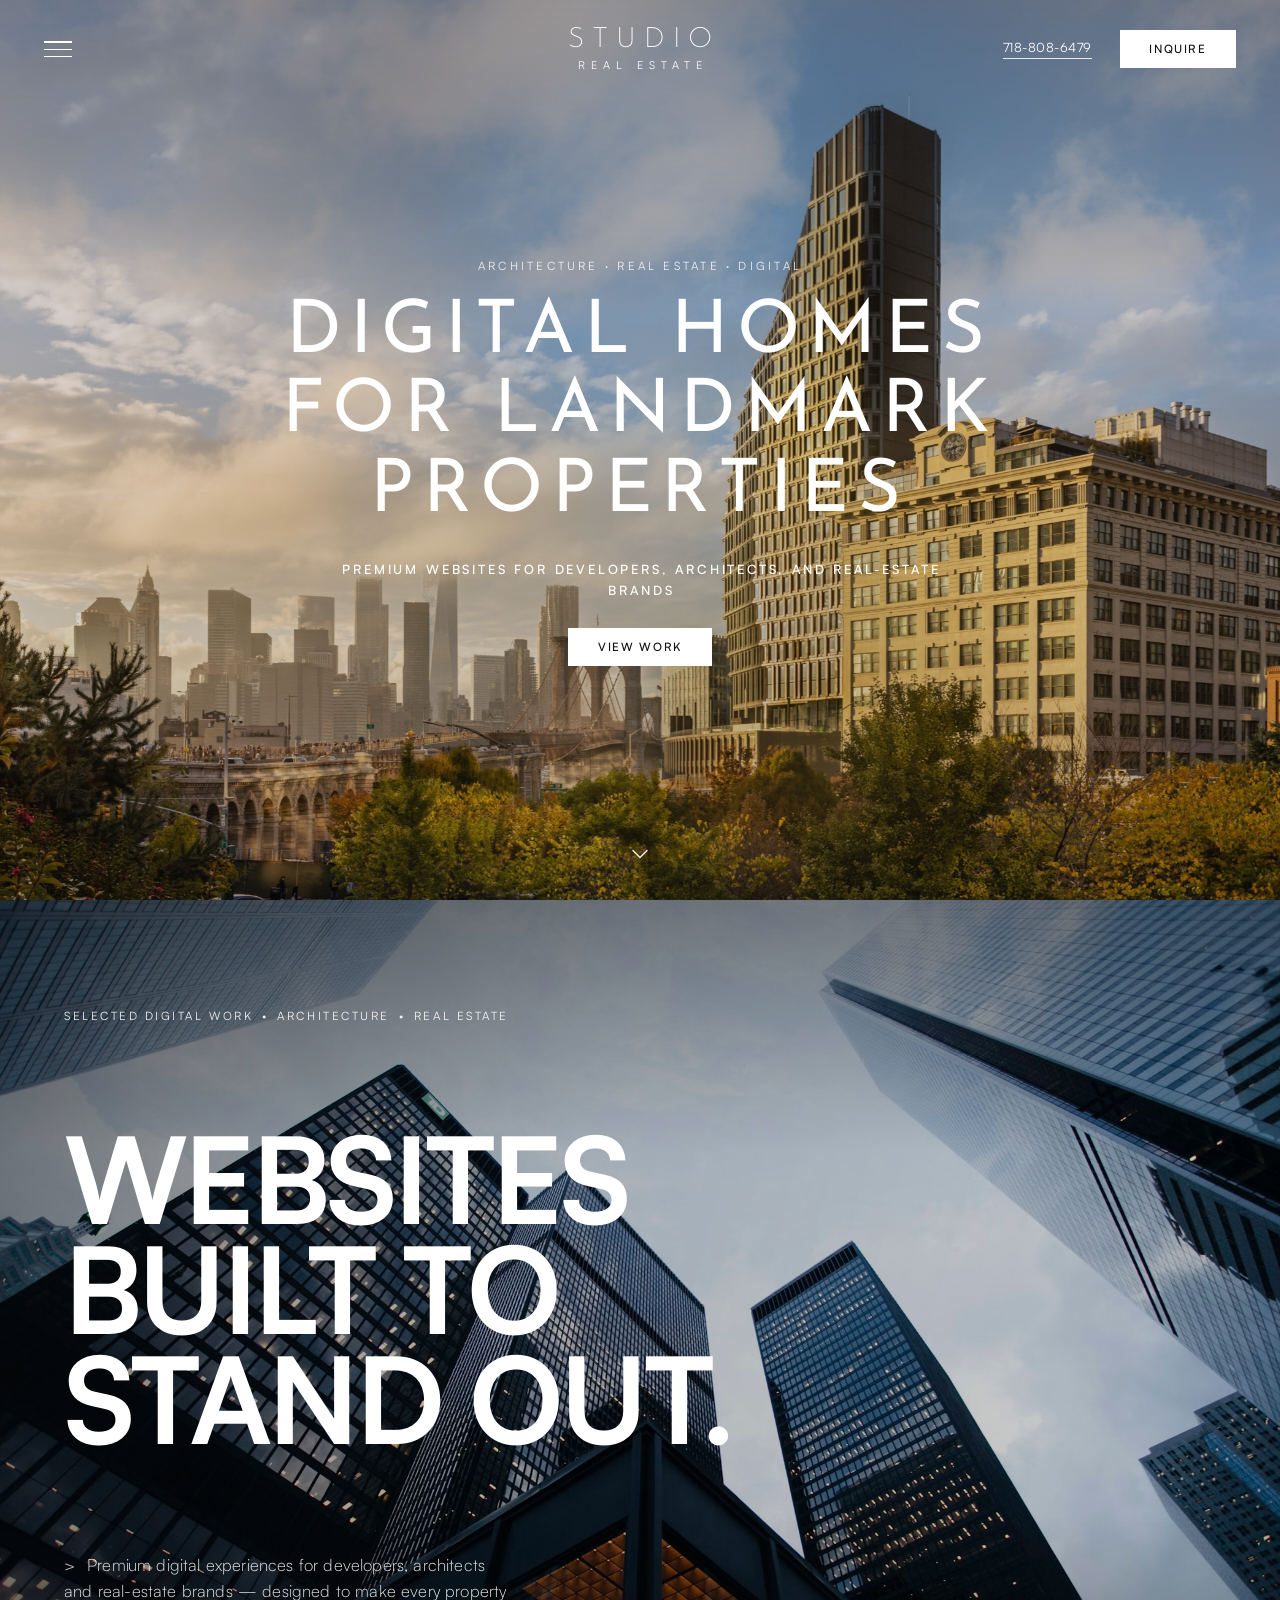
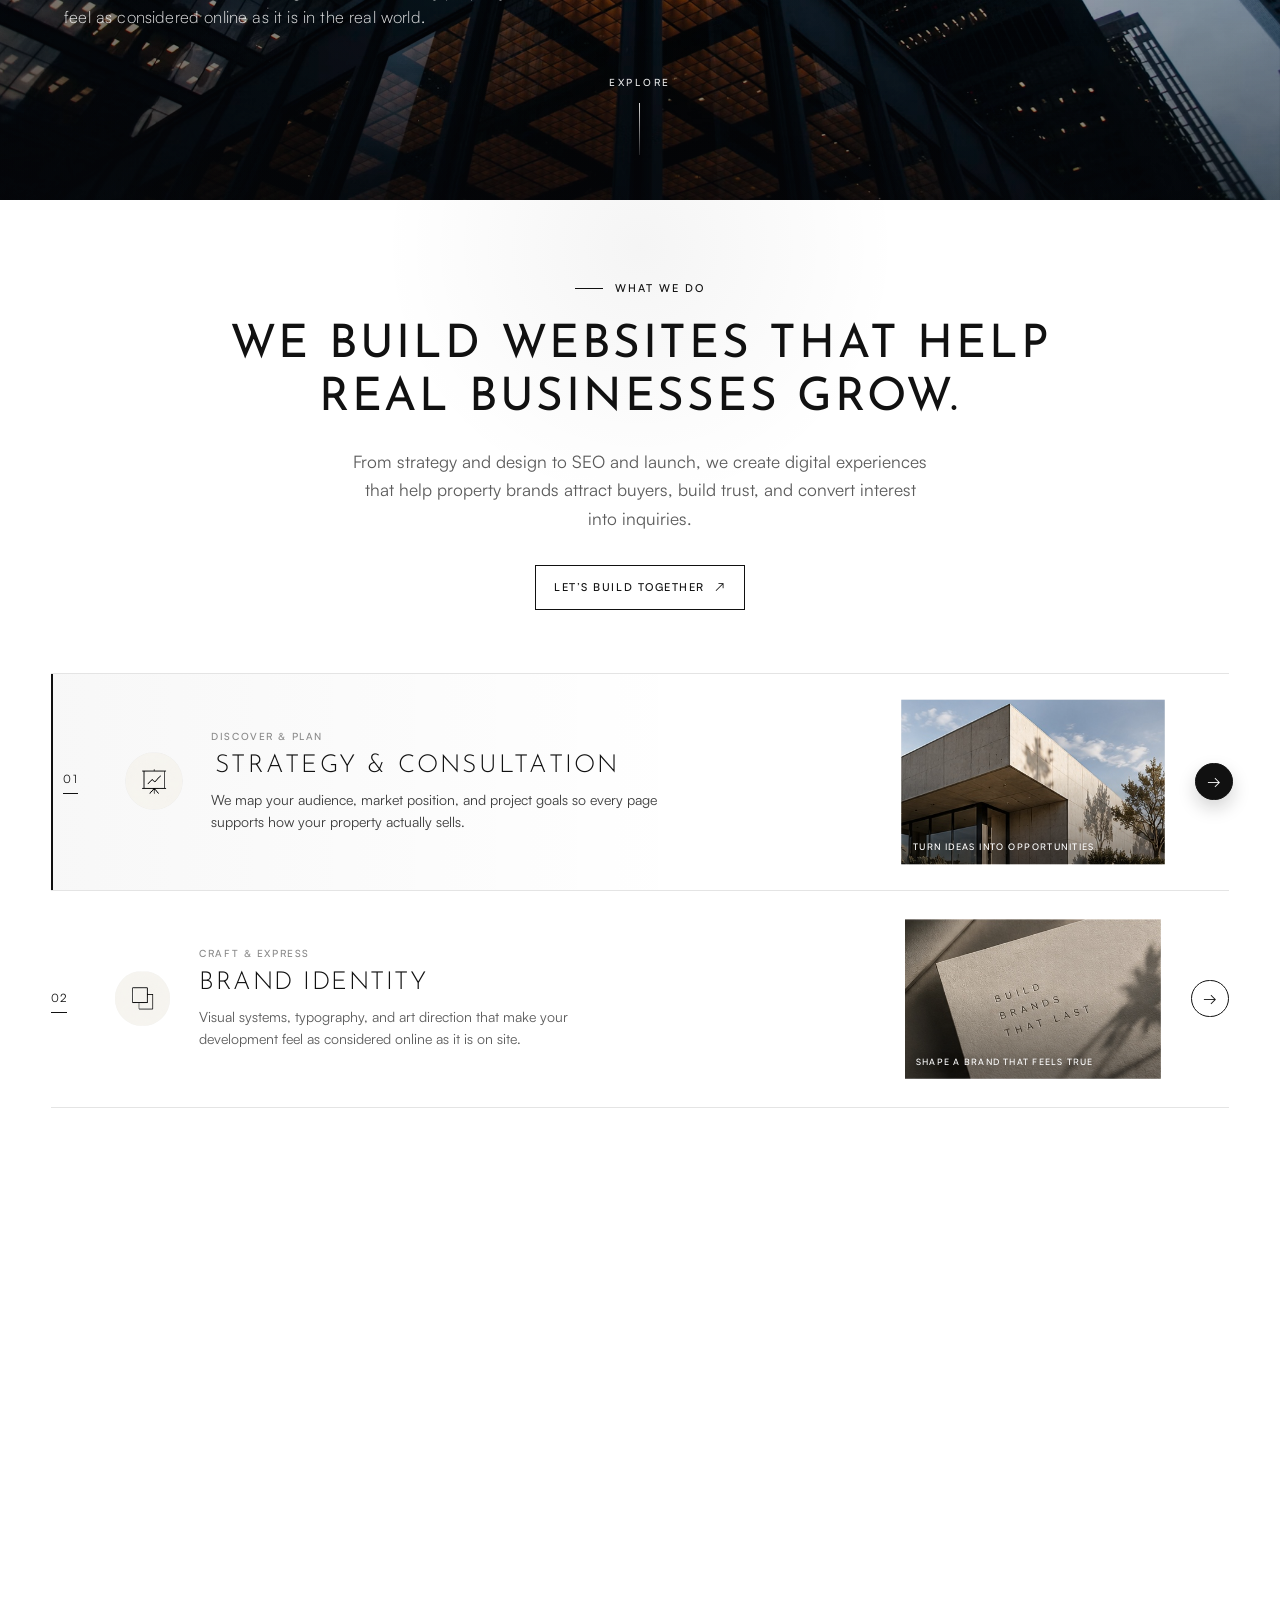
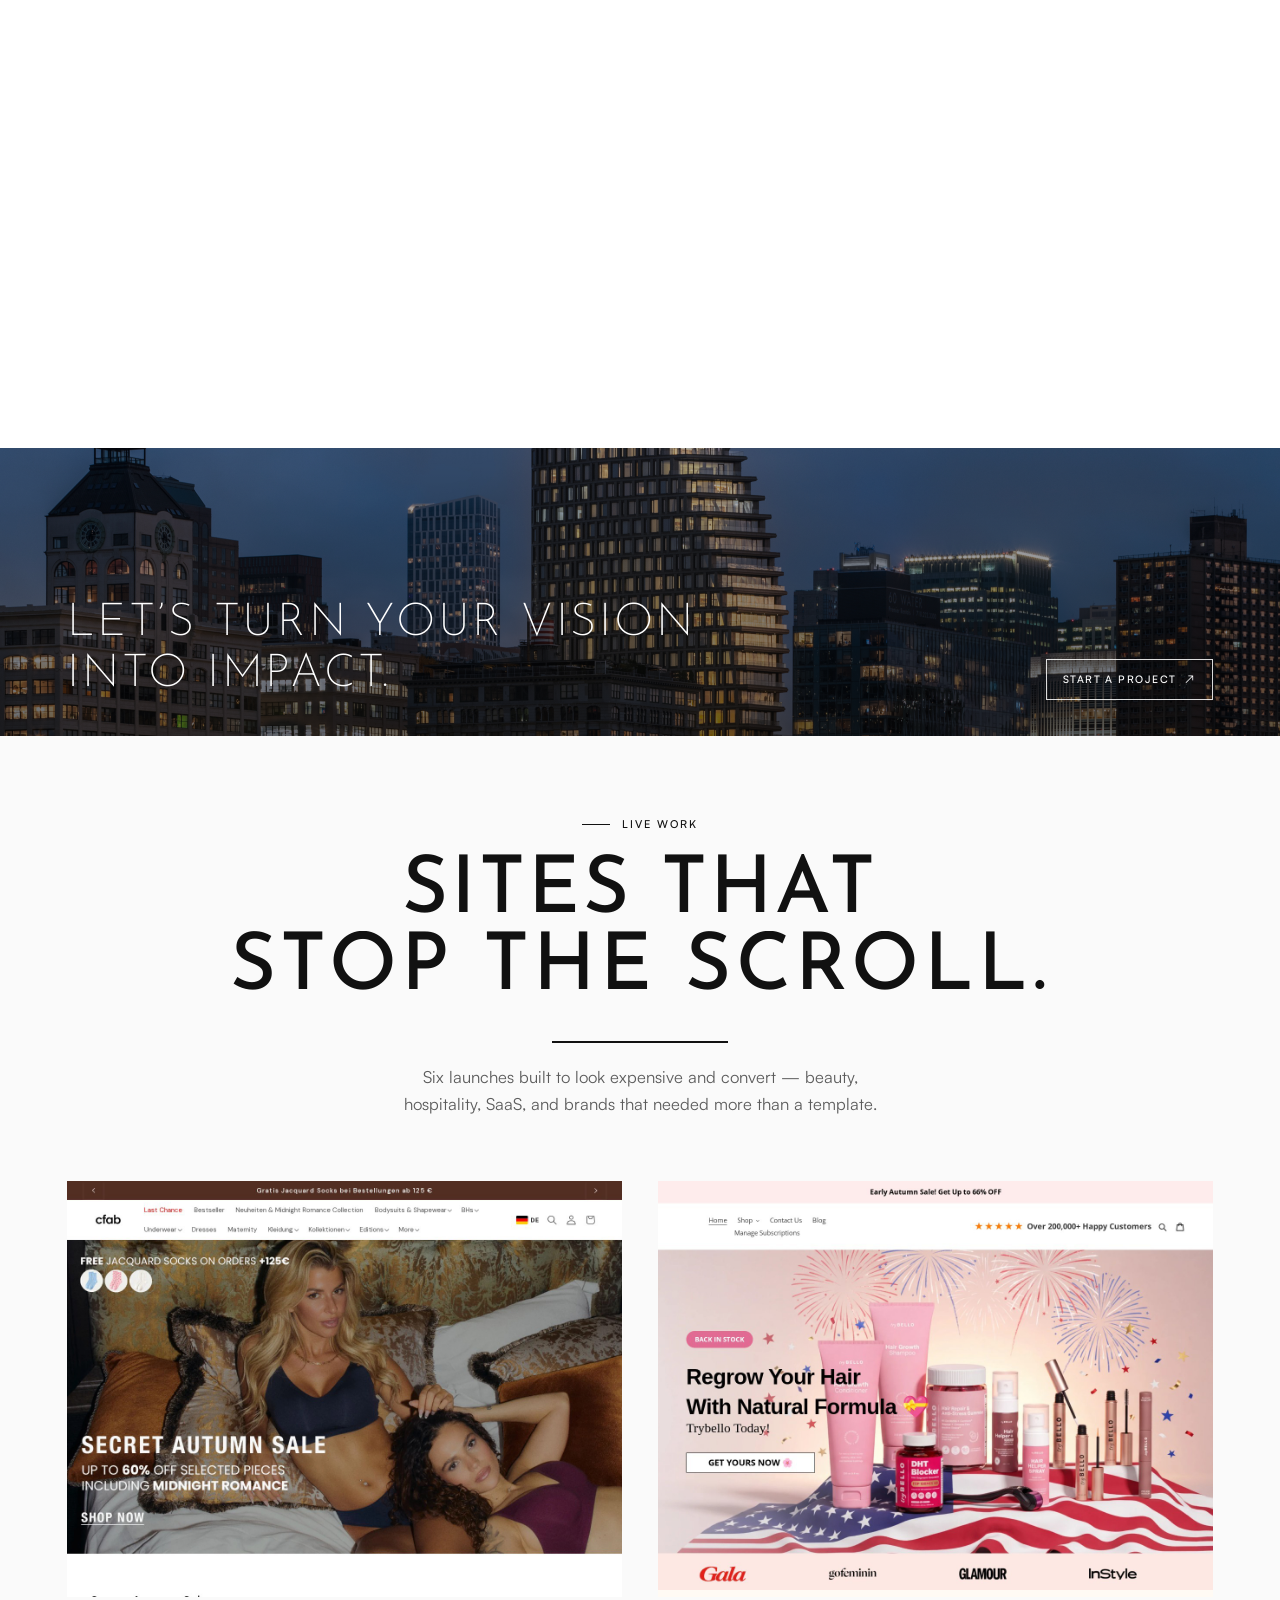
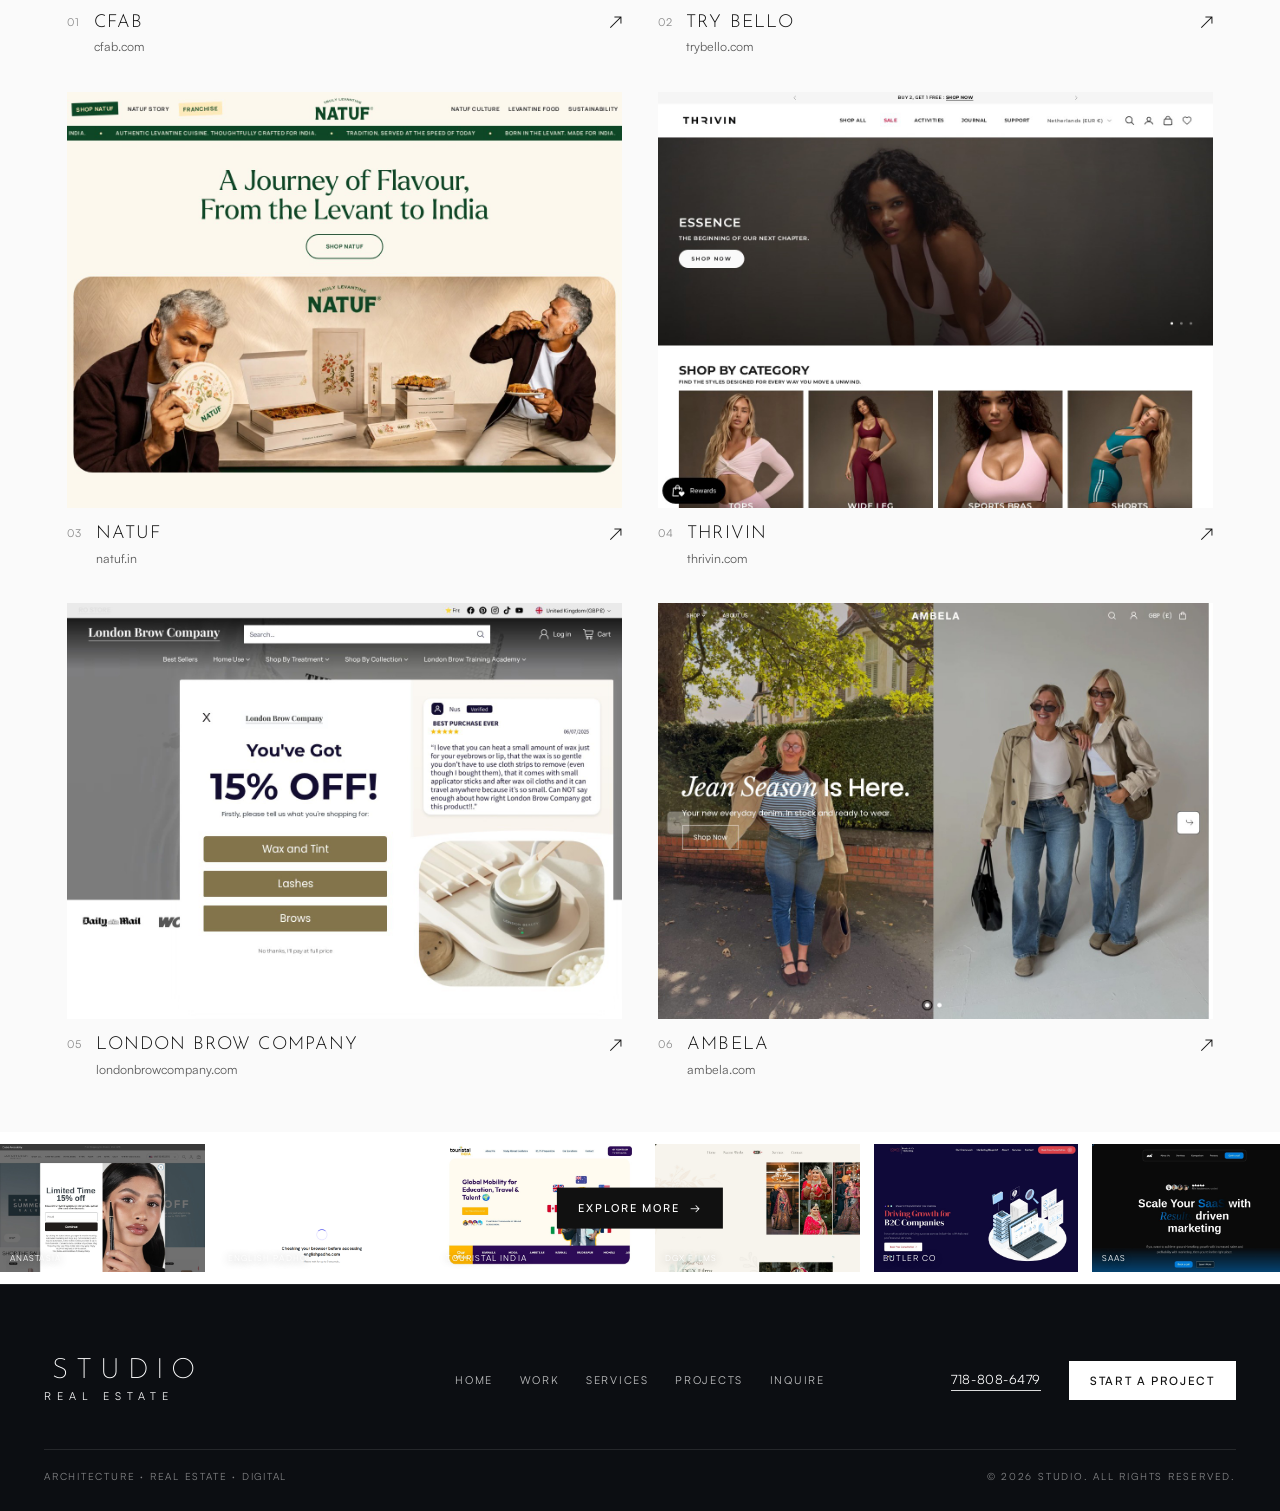
==== index.html @ 9a4fc554 "s" ====
<!DOCTYPE html>
<html lang="en">
  <head>
    <meta charset="UTF-8" />
    <meta name="viewport" content="width=device-width, initial-scale=1.0" />
    <title>Studio | Real Estate & Architecture Websites</title>
    <link rel="stylesheet" href="css/style.css" />
  </head>
  <body>
    <header class="site-header" data-hero-animate>
      <button
        class="menu-toggle"
        type="button"
        aria-label="Open menu"
        aria-expanded="false"
        aria-controls="site-menu"
      >
        <span></span>
        <span></span>
        <span></span>
      </button>

      <a class="brand" href="#hero" aria-label="Studio home">
        <span class="brand__name">Studio</span>
        <span class="brand__place">Real Estate</span>
      </a>

      <div class="header-actions">
        <a class="header-phone" href="tel:7188086479">718-808-6479</a>
        <a class="btn-inquire" href="#inquire">Inquire</a>
      </div>
    </header>

    <nav class="site-menu" id="site-menu" aria-hidden="true">
      <div class="site-menu__inner">
        <ul class="site-menu__links">
          <li><a href="#hero">Home</a></li>
          <li><a href="#statement">Work</a></li>
          <li><a href="#services">Services</a></li>
          <li><a href="#inquire">Start a Project</a></li>
          <li><a href="#projects">Projects</a></li>
        </ul>
      </div>
    </nav>

    <main>
      <section class="hero" id="hero">
        <div class="hero__media" aria-hidden="true">
          <img
            src="hero_image/2022PB63_7179-5-scaled.jpg"
            alt=""
            class="hero__image is-active"
            data-hero-slide
          />
          <img
            src="hero_image/bg-menu-full.jpg"
            alt=""
            class="hero__image"
            data-hero-slide
          />
          <div class="hero__overlay"></div>
        </div>

        <div class="hero__content">
          <p class="hero__eyebrow" data-hero-animate>Architecture · Real Estate · Digital</p>
          <h1 class="hero__title">
            <span data-hero-animate>Digital Homes</span>
            <span data-hero-animate>For Landmark</span>
            <span data-hero-animate>Properties</span>
          </h1>
          <p class="hero__subtitle" data-hero-animate>
            Premium websites for developers, architects, and real-estate brands
          </p>
          <div class="hero__cta" data-hero-animate>
            <a class="btn-inquire hero__btn" href="#statement">View Work</a>
          </div>
        </div>

        <a
          class="scroll-hint"
          href="#statement"
          aria-label="Scroll to next section"
          data-hero-animate
        >
          <svg viewBox="0 0 24 24" width="28" height="28" aria-hidden="true">
            <path
              d="M6 9l6 6 6-6"
              fill="none"
              stroke="currentColor"
              stroke-width="1.25"
              stroke-linecap="round"
              stroke-linejoin="round"
            />
          </svg>
        </a>
      </section>

      <section class="statement" id="statement" data-animate-section>
        <div class="statement__media" aria-hidden="true">
          <img
            src="hero_image/second_hero.avif"
            alt=""
            class="statement__image"
          />
          <div class="statement__overlay"></div>
        </div>

        <div class="statement__layout">
          <p class="statement__eyebrow">
            <span>Selected Digital Work</span>
            <span aria-hidden="true">•</span>
            <span>Architecture</span>
            <span aria-hidden="true">•</span>
            <span>Real Estate</span>
          </p>

          <h2 class="statement__title">
            <span class="statement__line">Websites</span>
            <span class="statement__line">Built to</span>
            <span class="statement__line">Stand Out.</span>
          </h2>

          <p class="statement__copy">
            <span class="statement__caret" aria-hidden="true">&gt;</span>
            Premium digital experiences for developers, architects and
            real-estate brands — designed to make every property feel as
            considered online as it is in the real world.
          </p>

          <a class="statement__explore" href="#projects">
            <span>Explore</span>
            <span class="statement__explore-line" aria-hidden="true"></span>
          </a>
        </div>
      </section>

      <section class="services" id="services" data-animate-section>
        <div class="services__glow" aria-hidden="true"></div>
        <div class="services__wrap">
          <header class="services__intro">
            <p class="services__eyebrow">
              <span class="services__eyebrow-line" aria-hidden="true"></span>
              What We Do
            </p>
            <h2 class="services__title">
              <span class="services__title-line">
                <span>We build websites that help</span>
              </span>
              <span class="services__title-line">
                <span>real businesses grow.</span>
              </span>
            </h2>
            <p class="services__lead">
              From strategy and design to SEO and launch, we create digital
              experiences that help property brands attract buyers, build trust,
              and convert interest into inquiries.
            </p>
            <a class="services__cta" href="#inquire">
              Let’s build together
              <span class="services__cta-icon" aria-hidden="true">↗</span>
            </a>
          </header>

          <div class="services__panel">
            <ul class="services__rows">
              <li class="services__row" data-service-row data-index="01">
                <div class="services__num"><span>01</span></div>
                <div class="services__icon" aria-hidden="true">
                  <img src="what_we_do_assets/01_strategy_icon.png" alt="" />
                </div>
                <div class="services__info">
                  <p class="services__tag">Discover &amp; Plan</p>
                  <h3>Strategy &amp; Consultation</h3>
                  <p>
                    We map your audience, market position, and project goals so
                    every page supports how your property actually sells.
                  </p>
                </div>
                <div class="services__thumb">
                  <img src="what_we_do_assets/01_strategy.jpg" alt="" />
                  <span class="services__caption">Turn ideas into opportunities</span>
                </div>
                <a class="services__arrow" href="#inquire" aria-label="Strategy and consultation">
                  <span aria-hidden="true">→</span>
                </a>
              </li>

              <li class="services__row" data-service-row data-index="02">
                <div class="services__num"><span>02</span></div>
                <div class="services__icon" aria-hidden="true">
                  <img src="what_we_do_assets/02_brand_icon.png" alt="" />
                </div>
                <div class="services__info">
                  <p class="services__tag">Craft &amp; Express</p>
                  <h3>Brand Identity</h3>
                  <p>
                    Visual systems, typography, and art direction that make your
                    development feel as considered online as it is on site.
                  </p>
                </div>
                <div class="services__thumb">
                  <img src="what_we_do_assets/02_brand.jpg" alt="" />
                  <span class="services__caption">Shape a brand that feels true</span>
                </div>
                <a class="services__arrow" href="#inquire" aria-label="Brand identity">
                  <span aria-hidden="true">→</span>
                </a>
              </li>

              <li class="services__row" data-service-row data-index="03">
                <div class="services__num"><span>03</span></div>
                <div class="services__icon" aria-hidden="true">
                  <img src="what_we_do_assets/03_web_design_icon.png" alt="" />
                </div>
                <div class="services__info">
                  <p class="services__tag">Design &amp; Experience</p>
                  <h3>Web Design</h3>
                  <p>
                    Editorial layouts for residences, amenities, and listings —
                    designed to feel premium, clear, and easy to navigate.
                  </p>
                </div>
                <div class="services__thumb">
                  <img src="what_we_do_assets/03_web_design.jpg" alt="" />
                  <span class="services__caption">Design sites people remember</span>
                </div>
                <a class="services__arrow" href="#inquire" aria-label="Web design">
                  <span aria-hidden="true">→</span>
                </a>
              </li>

              <li class="services__row" data-service-row data-index="04">
                <div class="services__num"><span>04</span></div>
                <div class="services__icon" aria-hidden="true">
                  <img src="what_we_do_assets/04_development_icon.png" alt="" />
                </div>
                <div class="services__info">
                  <p class="services__tag">Build &amp; Launch</p>
                  <h3>Development</h3>
                  <p>
                    Fast, responsive builds with CMS tools for availability,
                    floor plans, and updates — without constant developer help.
                  </p>
                </div>
                <div class="services__thumb">
                  <img src="what_we_do_assets/04_development.jpg" alt="" />
                  <span class="services__caption">Code that performs beautifully</span>
                </div>
                <a class="services__arrow" href="#inquire" aria-label="Development">
                  <span aria-hidden="true">→</span>
                </a>
              </li>

              <li class="services__row" data-service-row data-index="05">
                <div class="services__num"><span>05</span></div>
                <div class="services__icon" aria-hidden="true">
                  <img src="what_we_do_assets/05_seo_icon.png" alt="" />
                </div>
                <div class="services__info">
                  <p class="services__tag">Optimize &amp; Attract</p>
                  <h3>SEO &amp; Lead Generation</h3>
                  <p>
                    Technical SEO, local search, and lead flows so the right
                    buyers find your project and know how to inquire.
                  </p>
                </div>
                <div class="services__thumb">
                  <img src="what_we_do_assets/05_seo.jpg" alt="" />
                  <span class="services__caption">Get found by the right people</span>
                </div>
                <a class="services__arrow" href="#inquire" aria-label="SEO and lead generation">
                  <span aria-hidden="true">→</span>
                </a>
              </li>

              <li class="services__row" data-service-row data-index="06">
                <div class="services__num"><span>06</span></div>
                <div class="services__icon" aria-hidden="true">
                  <img src="what_we_do_assets/06_support_icon.png" alt="" />
                </div>
                <div class="services__info">
                  <p class="services__tag">Maintain &amp; Scale</p>
                  <h3>Ongoing Support</h3>
                  <p>
                    Updates, performance checks, and steady care so your site
                    stays sharp long after launch day.
                  </p>
                </div>
                <div class="services__thumb">
                  <img src="what_we_do_assets/06_support.jpg" alt="" />
                  <span class="services__caption">Stay sharp after launch</span>
                </div>
                <a class="services__arrow" href="#inquire" aria-label="Ongoing support">
                  <span aria-hidden="true">→</span>
                </a>
              </li>
            </ul>
          </div>
        </div>
      </section>

      <section class="vision" id="inquire" data-animate-section>
        <div class="vision__media" aria-hidden="true">
          <div class="vision__image">
            <img src="hero_image/CTA.jpg" alt="" />
          </div>
          <div class="vision__overlay"></div>
        </div>
        <div class="vision__content">
          <h2 class="vision__title">
            <span>Let’s turn your vision</span>
            <span>into impact.</span>
          </h2>
          <a class="vision__cta" href="mailto:hello@studio.com">
            Start a project
            <span aria-hidden="true">↗</span>
          </a>
        </div>
      </section>

      <section class="projects" id="projects" data-animate-section>
        <div class="projects__wrap">
          <header class="projects__intro">
            <p class="projects__eyebrow">
              <span class="projects__eyebrow-line" aria-hidden="true"></span>
              Live Work
            </p>
            <h2 class="projects__title">
              <span class="projects__title-line">
                <span>Sites that</span>
              </span>
              <span class="projects__title-line">
                <span>stop the scroll.</span>
              </span>
            </h2>
            <p class="projects__lead">
              Six launches built to look expensive and convert — beauty, hospitality,
              SaaS, and brands that needed more than a template.
            </p>
          </header>

          <ul class="projects__grid">
            <li class="projects__item" data-project-item>
              <a class="projects__card" href="https://cfab.com/" target="_blank" rel="noopener noreferrer">
                <div class="projects__media"><img src="images/projects/cfab.jpg" alt="CFAB website" /></div>
                <div class="projects__meta">
                  <span class="projects__index">01</span>
                  <div class="projects__copy">
                    <h3>CFAB</h3>
                    <p>cfab.com</p>
                  </div>
                  <span class="projects__link" aria-hidden="true">↗</span>
                </div>
              </a>
            </li>

            <li class="projects__item" data-project-item>
              <a class="projects__card" href="https://trybello.com/" target="_blank" rel="noopener noreferrer">
                <div class="projects__media"><img src="images/projects/trybello.jpg" alt="Try Bello website" /></div>
                <div class="projects__meta">
                  <span class="projects__index">02</span>
                  <div class="projects__copy">
                    <h3>Try Bello</h3>
                    <p>trybello.com</p>
                  </div>
                  <span class="projects__link" aria-hidden="true">↗</span>
                </div>
              </a>
            </li>

            <li class="projects__item" data-project-item>
              <a class="projects__card" href="https://natuf.in/" target="_blank" rel="noopener noreferrer">
                <div class="projects__media"><img src="images/projects/natuf.jpg" alt="Natuf website" /></div>
                <div class="projects__meta">
                  <span class="projects__index">03</span>
                  <div class="projects__copy">
                    <h3>Natuf</h3>
                    <p>natuf.in</p>
                  </div>
                  <span class="projects__link" aria-hidden="true">↗</span>
                </div>
              </a>
            </li>

            <li class="projects__item" data-project-item>
              <a class="projects__card" href="https://thrivin.com/" target="_blank" rel="noopener noreferrer">
                <div class="projects__media"><img src="images/projects/thrivin.jpg" alt="Thrivin website" /></div>
                <div class="projects__meta">
                  <span class="projects__index">04</span>
                  <div class="projects__copy">
                    <h3>Thrivin</h3>
                    <p>thrivin.com</p>
                  </div>
                  <span class="projects__link" aria-hidden="true">↗</span>
                </div>
              </a>
            </li>

            <li class="projects__item" data-project-item>
              <a class="projects__card" href="https://londonbrowcompany.com/" target="_blank" rel="noopener noreferrer">
                <div class="projects__media"><img src="images/projects/londonbrow.jpg" alt="London Brow Company website" /></div>
                <div class="projects__meta">
                  <span class="projects__index">05</span>
                  <div class="projects__copy">
                    <h3>London Brow Company</h3>
                    <p>londonbrowcompany.com</p>
                  </div>
                  <span class="projects__link" aria-hidden="true">↗</span>
                </div>
              </a>
            </li>

            <li class="projects__item" data-project-item>
              <a class="projects__card" href="https://ambela.com/" target="_blank" rel="noopener noreferrer">
                <div class="projects__media"><img src="images/projects/ambela.jpg" alt="Ambela website" /></div>
                <div class="projects__meta">
                  <span class="projects__index">06</span>
                  <div class="projects__copy">
                    <h3>Ambela</h3>
                    <p>ambela.com</p>
                  </div>
                  <span class="projects__link" aria-hidden="true">↗</span>
                </div>
              </a>
            </li>
          </ul>
        </div>

        <div class="projects__strip">
          <div class="projects__marquee" aria-hidden="true">
            <div class="projects__track">
              <figure class="projects__chip">
                <img src="images/projects/anastasia.jpg" alt="" />
                <figcaption>Anastasia</figcaption>
              </figure>
              <figure class="projects__chip">
                <img src="images/projects/englishpadho.jpg" alt="" />
                <figcaption>English Padho</figcaption>
              </figure>
              <figure class="projects__chip">
                <img src="images/projects/touristalindia.jpg" alt="" />
                <figcaption>Touristal India</figcaption>
              </figure>
              <figure class="projects__chip">
                <img src="images/projects/dgxfilms.jpg" alt="" />
                <figcaption>DGX Films</figcaption>
              </figure>
              <figure class="projects__chip">
                <img src="images/projects/butlerco.jpg" alt="" />
                <figcaption>Butler Co</figcaption>
              </figure>
              <figure class="projects__chip">
                <img src="images/projects/saas.jpg" alt="" />
                <figcaption>SaaS</figcaption>
              </figure>
              <figure class="projects__chip">
                <img src="images/projects/anastasia.jpg" alt="" />
                <figcaption>Anastasia</figcaption>
              </figure>
              <figure class="projects__chip">
                <img src="images/projects/englishpadho.jpg" alt="" />
                <figcaption>English Padho</figcaption>
              </figure>
              <figure class="projects__chip">
                <img src="images/projects/touristalindia.jpg" alt="" />
                <figcaption>Touristal India</figcaption>
              </figure>
              <figure class="projects__chip">
                <img src="images/projects/dgxfilms.jpg" alt="" />
                <figcaption>DGX Films</figcaption>
              </figure>
              <figure class="projects__chip">
                <img src="images/projects/butlerco.jpg" alt="" />
                <figcaption>Butler Co</figcaption>
              </figure>
              <figure class="projects__chip">
                <img src="images/projects/saas.jpg" alt="" />
                <figcaption>SaaS</figcaption>
              </figure>
            </div>
          </div>

          <a class="projects__more" href="work.html">
            Explore more
            <span aria-hidden="true">→</span>
          </a>
        </div>
      </section>

    </main>

    <footer class="site-footer" data-animate-section>
      <div class="site-footer__inner">
        <a class="brand site-footer__brand" href="#hero" aria-label="Studio home">
          <span class="brand__name">Studio</span>
          <span class="brand__place">Real Estate</span>
        </a>

        <nav class="site-footer__nav" aria-label="Footer">
          <a href="#hero">Home</a>
          <a href="#statement">Work</a>
          <a href="#services">Services</a>
          <a href="#projects">Projects</a>
          <a href="#inquire">Inquire</a>
        </nav>

        <div class="site-footer__actions">
          <a class="site-footer__phone" href="tel:7188086479">718-808-6479</a>
          <a class="btn-inquire site-footer__btn" href="#inquire">Start a project</a>
        </div>
      </div>

      <div class="site-footer__bar">
        <p>Architecture · Real Estate · Digital</p>
        <p>© 2026 Studio. All rights reserved.</p>
      </div>
    </footer>

    <script src="js/main.js"></script>
  </body>
</html>
---- css/style.css ----
/* ============================================
   Olympia Dumbo — Base & Fonts
   ============================================ */

@font-face {
  font-family: "Josefin Sans";
  src: url("../Josefin_Sans/JosefinSans-VariableFont_wght.ttf")
    format("truetype-variations");
  font-weight: 100 700;
  font-style: normal;
  font-display: swap;
}

@font-face {
  font-family: "Satoshi";
  src: url("../Josefin_Sans/Satoshi-Light.otf") format("opentype");
  font-weight: 300;
  font-style: normal;
  font-display: swap;
}

@font-face {
  font-family: "Satoshi";
  src: url("../Josefin_Sans/Satoshi-Regular.otf") format("opentype");
  font-weight: 400;
  font-style: normal;
  font-display: swap;
}

@font-face {
  font-family: "Satoshi";
  src: url("../Josefin_Sans/Satoshi-Medium.otf") format("opentype");
  font-weight: 500;
  font-style: normal;
  font-display: swap;
}

@font-face {
  font-family: "Satoshi";
  src: url("../Josefin_Sans/Satoshi-Bold.otf") format("opentype");
  font-weight: 700;
  font-style: normal;
  font-display: swap;
}

:root {
  --color-white: #ffffff;
  --color-black: #111111;
  --color-ink: #1a1a1a;
  --header-pad-x: clamp(1.25rem, 3.5vw, 2.75rem);
  --header-pad-y: clamp(1.1rem, 2vw, 1.6rem);
  --ease-out: cubic-bezier(0.22, 1, 0.36, 1);
}

*,
*::before,
*::after {
  box-sizing: border-box;
  margin: 0;
  padding: 0;
}

html {
  scroll-behavior: smooth;
}

body {
  font-family: "Satoshi", "Josefin Sans", sans-serif;
  color: var(--color-white);
  background: var(--color-ink);
  line-height: 1.4;
  overflow-x: hidden;
  -webkit-font-smoothing: antialiased;
}

img {
  display: block;
  max-width: 100%;
}

a {
  color: inherit;
  text-decoration: none;
}

button {
  font: inherit;
  color: inherit;
  background: none;
  border: none;
  cursor: pointer;
}

ul {
  list-style: none;
}

/* ============================================
   Header
   ============================================ */

.site-header {
  position: absolute;
  inset: 0 0 auto;
  z-index: 100;
  display: grid;
  grid-template-columns: 1fr auto 1fr;
  align-items: center;
  padding: var(--header-pad-y) var(--header-pad-x);
  mix-blend-mode: normal;
}

.menu-toggle {
  justify-self: start;
  display: flex;
  flex-direction: column;
  justify-content: center;
  gap: 6px;
  width: 28px;
  height: 28px;
  z-index: 120;
}

.menu-toggle span {
  display: block;
  width: 100%;
  height: 1.25px;
  background: var(--color-white);
  transition: transform 0.35s var(--ease-out), opacity 0.25s ease;
}

.menu-toggle.is-open span:nth-child(1) {
  transform: translateY(7.25px) rotate(45deg);
}

.menu-toggle.is-open span:nth-child(2) {
  opacity: 0;
}

.menu-toggle.is-open span:nth-child(3) {
  transform: translateY(-7.25px) rotate(-45deg);
}

.brand {
  justify-self: center;
  display: flex;
  flex-direction: column;
  align-items: center;
  text-align: center;
  z-index: 120;
  transition: opacity 0.3s ease;
}

.brand:hover {
  opacity: 0.85;
}

.brand__name {
  font-family: "Josefin Sans", sans-serif;
  font-weight: 200;
  font-size: clamp(1.35rem, 2.2vw, 1.85rem);
  letter-spacing: 0.28em;
  text-transform: uppercase;
  line-height: 1;
  padding-left: 0.28em; /* optical balance for letter-spacing */
}

.brand__place {
  font-family: "Satoshi", sans-serif;
  font-weight: 400;
  font-size: clamp(0.55rem, 0.85vw, 0.68rem);
  letter-spacing: 0.55em;
  text-transform: uppercase;
  margin-top: 0.35em;
  padding-left: 0.55em;
  opacity: 0.95;
}

.header-actions {
  justify-self: end;
  display: flex;
  align-items: center;
  gap: clamp(1rem, 2.5vw, 1.75rem);
  z-index: 120;
}

.header-phone {
  font-family: "Satoshi", sans-serif;
  font-weight: 400;
  font-size: clamp(0.7rem, 1vw, 0.82rem);
  letter-spacing: 0.04em;
  border-bottom: 1px solid rgba(255, 255, 255, 0.85);
  padding-bottom: 1px;
  transition: opacity 0.25s ease;
}

.header-phone:hover {
  opacity: 0.75;
}

.btn-inquire {
  display: inline-flex;
  align-items: center;
  justify-content: center;
  min-width: 7.25rem;
  padding: 0.7rem 1.35rem;
  background: var(--color-white);
  color: var(--color-black);
  font-family: "Satoshi", sans-serif;
  font-weight: 500;
  font-size: 0.72rem;
  letter-spacing: 0.14em;
  text-transform: uppercase;
  transition: background 0.3s ease, color 0.3s ease, transform 0.3s var(--ease-out);
}

.btn-inquire:hover {
  background: transparent;
  color: var(--color-white);
  outline: 1px solid var(--color-white);
  outline-offset: -1px;
}

/* ============================================
   Full-screen menu
   ============================================ */

.site-menu {
  position: fixed;
  inset: 0;
  z-index: 90;
  background:
    linear-gradient(rgba(10, 10, 12, 0.72), rgba(10, 10, 12, 0.72)),
    url("../hero_image/bg-menu-full.jpg") center / cover no-repeat;
  opacity: 0;
  visibility: hidden;
  pointer-events: none;
  transition: opacity 0.7s cubic-bezier(0.4, 0, 0.2, 1), visibility 0.7s cubic-bezier(0.4, 0, 0.2, 1);
}

.site-menu.is-open {
  opacity: 1;
  visibility: visible;
  pointer-events: auto;
}

.site-menu__inner {
  display: flex;
  align-items: center;
  justify-content: center;
  min-height: 100%;
  padding: 6rem var(--header-pad-x) 3rem;
}

.site-menu__links {
  text-align: center;
}

.site-menu__links a {
  display: inline-block;
  font-family: "Josefin Sans", sans-serif;
  font-weight: 200;
  font-size: clamp(1.75rem, 5vw, 3.25rem);
  letter-spacing: 0.18em;
  text-transform: uppercase;
  padding: 0.45em 0;
  transition: opacity 0.25s ease;
}

.site-menu__links a:hover {
  opacity: 0.65;
}

.site-menu.is-open .site-menu__links li {
  animation: menuLinkIn 0.55s var(--ease-out) both;
}

.site-menu.is-open .site-menu__links li:nth-child(1) { animation-delay: 0.08s; }
.site-menu.is-open .site-menu__links li:nth-child(2) { animation-delay: 0.14s; }
.site-menu.is-open .site-menu__links li:nth-child(3) { animation-delay: 0.2s; }
.site-menu.is-open .site-menu__links li:nth-child(4) { animation-delay: 0.26s; }
.site-menu.is-open .site-menu__links li:nth-child(5) { animation-delay: 0.32s; }

@keyframes menuLinkIn {
  from {
    opacity: 0;
    transform: translateY(18px);
  }
  to {
    opacity: 1;
    transform: translateY(0);
  }
}

body.menu-open {
  overflow: hidden;
}

body.menu-open .brand,
body.menu-open .header-actions {
  opacity: 0;
  pointer-events: none;
}

/* ============================================
   Hero
   ============================================ */

.hero {
  position: relative;
  min-height: 100vh;
  min-height: 100dvh;
  display: flex;
  align-items: center;
  justify-content: center;
  overflow: hidden;
  color: var(--color-white);
  background: #0c0e12;
  isolation: isolate;
}

.hero__media {
  position: absolute;
  inset: 0;
  z-index: 0;
  overflow: hidden;
  background: #0c0e12;
}

.hero__image {
  position: absolute;
  inset: 0;
  width: 100%;
  height: 100%;
  object-fit: cover;
  object-position: center 40%;
  opacity: 0;
  transform: translateZ(0) scale(1.04);
  transition:
    opacity 1.6s cubic-bezier(0.4, 0, 0.2, 1),
    transform 7s cubic-bezier(0.25, 0.1, 0.25, 1);
  backface-visibility: hidden;
}

.hero__image.is-active {
  opacity: 1;
  z-index: 1;
  transform: translateZ(0) scale(1);
}

.hero__image.is-exiting {
  opacity: 0;
  z-index: 0;
  transform: translateZ(0) scale(1.02);
}

.hero__overlay {
  position: absolute;
  inset: 0;
  z-index: 2;
  background:
    linear-gradient(
      180deg,
      rgba(8, 10, 14, 0.28) 0%,
      rgba(8, 10, 14, 0.12) 35%,
      rgba(8, 10, 14, 0.18) 70%,
      rgba(8, 10, 14, 0.35) 100%
    );
  pointer-events: none;
}

.hero__content {
  position: relative;
  z-index: 1;
  max-width: 56rem;
  padding: 5.5rem var(--header-pad-x) 4rem;
  text-align: center;
}

.hero__eyebrow {
  font-family: "Satoshi", sans-serif;
  font-weight: 400;
  font-size: clamp(0.58rem, 1vw, 0.72rem);
  letter-spacing: 0.28em;
  text-transform: uppercase;
  margin-bottom: clamp(1rem, 2.2vh, 1.5rem);
  opacity: 0.85;
}

.hero__title {
  font-family: "Josefin Sans", sans-serif;
  font-weight: 400;
  font-size: clamp(2rem, 6vw, 4.6rem);
  line-height: 1.08;
  letter-spacing: 0.12em;
  text-transform: uppercase;
  margin-bottom: clamp(1.1rem, 2.5vw, 1.65rem);
}

.hero__title span {
  display: block;
}

.hero__subtitle {
  font-family: "Satoshi", sans-serif;
  font-weight: 500;
  font-size: clamp(0.62rem, 1.15vw, 0.8rem);
  letter-spacing: 0.22em;
  text-transform: uppercase;
  max-width: 38rem;
  margin: 0 auto;
  line-height: 1.65;
  padding-left: 0.22em;
}

.hero__cta {
  margin-top: clamp(1.5rem, 3vh, 2.25rem);
}

.hero__btn {
  min-width: 9rem;
}

/* Hero entrance — triggered by .is-ready on body */
[data-hero-animate] {
  opacity: 0;
  transform: translateY(28px);
  transition:
    opacity 1s var(--ease-out),
    transform 1s var(--ease-out);
}

body.is-ready .site-header[data-hero-animate] {
  opacity: 1;
  transform: translateY(0);
  transition-delay: 0.1s;
}

body.is-ready .hero__eyebrow[data-hero-animate] {
  opacity: 0.85;
  transform: translateY(0);
  transition-delay: 0.35s;
}

body.is-ready .hero__title [data-hero-animate]:nth-child(1) {
  opacity: 1;
  transform: translateY(0);
  transition-delay: 0.5s;
}

body.is-ready .hero__title [data-hero-animate]:nth-child(2) {
  opacity: 1;
  transform: translateY(0);
  transition-delay: 0.65s;
}

body.is-ready .hero__title [data-hero-animate]:nth-child(3) {
  opacity: 1;
  transform: translateY(0);
  transition-delay: 0.8s;
}

body.is-ready .hero__subtitle[data-hero-animate] {
  opacity: 1;
  transform: translateY(0);
  transition-delay: 0.98s;
}

body.is-ready .hero__cta[data-hero-animate] {
  opacity: 1;
  transform: translateY(0);
  transition-delay: 1.12s;
}

body.is-ready .scroll-hint[data-hero-animate] {
  opacity: 0.9;
  transform: translateX(-50%) translateY(0);
  transition-delay: 1.3s;
}

.scroll-hint {
  position: absolute;
  left: 50%;
  bottom: clamp(1.25rem, 3vh, 2.25rem);
  z-index: 2;
  transform: translateX(-50%);
  color: var(--color-white);
  transition: opacity 0.25s ease;
}

body.is-ready .scroll-hint {
  animation: chevronBob 2.2s ease-in-out 2s infinite;
}

.scroll-hint:hover {
  opacity: 0.65;
}

@keyframes chevronBob {
  0%,
  100% {
    transform: translateX(-50%) translateY(0);
  }
  50% {
    transform: translateX(-50%) translateY(8px);
  }
}

/* ============================================
   Statement (second section)
   ============================================ */

.statement {
  position: relative;
  min-height: 100vh;
  min-height: 100dvh;
  display: flex;
  color: var(--color-white);
  overflow: hidden;
  background: #0c0e12;
  isolation: isolate;
}

.statement__media {
  position: absolute;
  inset: 0;
  z-index: 0;
  overflow: hidden;
  background: #0c0e12;
}

.statement__image {
  width: 100%;
  height: 100%;
  object-fit: cover;
  object-position: center center;
  transform: translateZ(0) scale(1.06);
  backface-visibility: hidden;
}

.statement.is-inview .statement__image {
  animation: statementKenBurns 18s ease-out forwards;
}

.statement__overlay {
  position: absolute;
  inset: 0;
  background:
    linear-gradient(
      105deg,
      rgba(6, 8, 12, 0.55) 0%,
      rgba(6, 8, 12, 0.28) 42%,
      rgba(6, 8, 12, 0.18) 100%
    ),
    linear-gradient(
      180deg,
      rgba(6, 8, 12, 0.35) 0%,
      transparent 28%,
      transparent 68%,
      rgba(6, 8, 12, 0.45) 100%
    );
  pointer-events: none;
}

.statement__layout {
  position: relative;
  z-index: 1;
  display: grid;
  grid-template-rows: auto 1fr auto auto;
  width: 100%;
  min-height: 100vh;
  min-height: 100dvh;
  padding:
    clamp(5.5rem, 12vh, 7.5rem)
    clamp(1.5rem, 5vw, 4.5rem)
    clamp(2rem, 5vh, 3.25rem);
}

.statement__eyebrow {
  display: flex;
  flex-wrap: wrap;
  align-items: center;
  gap: 0.55rem;
  font-family: "Satoshi", sans-serif;
  font-weight: 400;
  font-size: clamp(0.58rem, 1vw, 0.72rem);
  letter-spacing: 0.22em;
  text-transform: uppercase;
  opacity: 0;
  transform: translateY(16px);
  transition: opacity 0.8s var(--ease-out), transform 0.8s var(--ease-out);
}

.statement.is-inview .statement__eyebrow {
  opacity: 0.9;
  transform: translateY(0);
  transition-delay: 0.12s;
}

.statement__title {
  align-self: center;
  max-width: 12ch;
  margin-top: clamp(1.5rem, 4vh, 3rem);
  margin-bottom: clamp(1.5rem, 4vh, 3rem);
  font-family: "Satoshi", sans-serif;
  font-weight: 700;
  font-size: clamp(3.1rem, 9.5vw, 7.5rem);
  line-height: 0.92;
  letter-spacing: -0.03em;
  text-transform: uppercase;
}

.statement__line {
  display: block;
  opacity: 0;
  transform: translateY(40px);
  transition:
    opacity 0.95s var(--ease-out),
    transform 0.95s var(--ease-out);
}

.statement.is-inview .statement__line {
  opacity: 1;
  transform: translateY(0);
}

.statement.is-inview .statement__line:nth-child(1) {
  transition-delay: 0.22s;
}

.statement.is-inview .statement__line:nth-child(2) {
  transition-delay: 0.36s;
}

.statement.is-inview .statement__line:nth-child(3) {
  transition-delay: 0.5s;
}

.statement__copy {
  max-width: 28rem;
  font-family: "Satoshi", sans-serif;
  font-weight: 300;
  font-size: clamp(0.88rem, 1.35vw, 1.05rem);
  line-height: 1.55;
  letter-spacing: 0.01em;
  opacity: 0;
  transform: translateY(22px);
  transition: opacity 0.9s var(--ease-out), transform 0.9s var(--ease-out);
}

.statement.is-inview .statement__copy {
  opacity: 0.92;
  transform: translateY(0);
  transition-delay: 0.62s;
}

.statement__caret {
  display: inline-block;
  margin-right: 0.4em;
  font-weight: 400;
  opacity: 0.75;
}

.statement__explore {
  justify-self: center;
  display: flex;
  flex-direction: column;
  align-items: center;
  gap: 0.85rem;
  margin-top: clamp(2rem, 5vh, 3.5rem);
  font-family: "Satoshi", sans-serif;
  font-weight: 500;
  font-size: 0.62rem;
  letter-spacing: 0.28em;
  text-transform: uppercase;
  opacity: 0;
  transform: translateY(16px);
  transition: opacity 0.8s var(--ease-out), transform 0.8s var(--ease-out);
}

.statement.is-inview .statement__explore {
  opacity: 0.9;
  transform: translateY(0);
  transition-delay: 0.78s;
}

.statement__explore:hover {
  opacity: 1;
}

.statement__explore-line {
  display: block;
  width: 1px;
  height: 3.25rem;
  background: linear-gradient(
    180deg,
    rgba(255, 255, 255, 0.95) 0%,
    rgba(255, 255, 255, 0.15) 100%
  );
  transform-origin: top center;
  animation: explorePulse 2.4s ease-in-out infinite;
}

@keyframes statementKenBurns {
  from {
    transform: translateZ(0) scale(1.06);
  }
  to {
    transform: translateZ(0) scale(1);
  }
}

@keyframes explorePulse {
  0%,
  100% {
    transform: scaleY(1);
    opacity: 0.85;
  }
  50% {
    transform: scaleY(0.72);
    opacity: 0.45;
  }
}

/* ============================================
   Services
   ============================================ */

.services {
  --services-ink: #111111;
  --services-muted: #5c5c5c;
  --services-line: #e4e4e4;
  --services-thumb: #ececec;
  position: relative;
  background: #ffffff;
  color: var(--services-ink);
  padding:
    clamp(4rem, 9vh, 7rem)
    clamp(1.25rem, 4vw, 3.5rem)
    clamp(3.5rem, 8vh, 6rem);
  overflow: hidden;
}

.services__glow {
  position: absolute;
  width: 42vw;
  height: 42vw;
  max-width: 34rem;
  max-height: 34rem;
  top: -12%;
  left: 50%;
  border-radius: 50%;
  background: radial-gradient(circle, rgba(17, 17, 17, 0.045), transparent 68%);
  pointer-events: none;
  transform: translateX(-50%);
  animation: servicesGlow 10s ease-in-out infinite alternate;
}

.services__wrap {
  position: relative;
  z-index: 1;
  max-width: 78rem;
  margin: 0 auto;
}

.services__intro {
  text-align: center;
  max-width: 44rem;
  margin: 0 auto clamp(3rem, 7vh, 4.75rem);
  display: flex;
  flex-direction: column;
  align-items: center;
}

.services__eyebrow {
  display: flex;
  align-items: center;
  justify-content: center;
  gap: 0.75rem;
  font-family: "Satoshi", sans-serif;
  font-weight: 500;
  font-size: 0.68rem;
  letter-spacing: 0.18em;
  text-transform: uppercase;
  margin-bottom: 1.5rem;
  opacity: 0;
  transform: translateY(14px);
  transition: opacity 0.7s var(--ease-out), transform 0.7s var(--ease-out);
}

.services.is-inview .services__eyebrow {
  opacity: 1;
  transform: translateY(0);
}

.services__eyebrow-line {
  display: block;
  width: 1.75rem;
  height: 1px;
  background: var(--services-ink);
  transform: scaleX(0);
  transform-origin: center;
  transition: transform 0.8s var(--ease-out) 0.15s;
}

.services.is-inview .services__eyebrow-line {
  transform: scaleX(1);
}

.services__title {
  font-family: "Josefin Sans", sans-serif;
  font-weight: 400;
  font-size: clamp(1.55rem, 3.6vw, 3.1rem);
  line-height: 1.15;
  letter-spacing: 0.06em;
  text-transform: uppercase;
  margin-bottom: 1.35rem;
}

.services__title-line {
  display: block;
  overflow: hidden;
}

.services__title-line > span {
  display: block;
  white-space: nowrap;
  transform: translateY(110%);
  transition: transform 1s var(--ease-out);
}

.services.is-inview .services__title-line:nth-child(1) > span {
  transform: translateY(0);
  transition-delay: 0.18s;
}

.services.is-inview .services__title-line:nth-child(2) > span {
  transform: translateY(0);
  transition-delay: 0.32s;
}

.services__lead {
  font-family: "Satoshi", sans-serif;
  font-weight: 400;
  font-size: clamp(0.98rem, 1.35vw, 1.08rem);
  line-height: 1.65;
  color: var(--services-muted);
  margin-bottom: 2rem;
  max-width: 36rem;
  opacity: 0;
  transform: translateY(18px);
  transition: opacity 0.85s var(--ease-out) 0.42s, transform 0.85s var(--ease-out) 0.42s;
}

.services.is-inview .services__lead {
  opacity: 1;
  transform: translateY(0);
}

.services__cta {
  display: inline-flex;
  align-items: center;
  gap: 0.65rem;
  padding: 0.85rem 1.15rem;
  border: 1px solid var(--services-ink);
  font-family: "Satoshi", sans-serif;
  font-weight: 500;
  font-size: 0.68rem;
  letter-spacing: 0.14em;
  text-transform: uppercase;
  opacity: 0;
  transform: translateY(16px);
  transition:
    opacity 0.8s var(--ease-out) 0.55s,
    transform 0.8s var(--ease-out) 0.55s,
    background 0.35s ease,
    color 0.35s ease;
}

.services.is-inview .services__cta {
  opacity: 1;
  transform: translateY(0);
}

.services__cta:hover {
  background: var(--services-ink);
  color: #ffffff;
}

.services__cta-icon {
  display: inline-block;
  transition: transform 0.35s var(--ease-out);
}

.services__cta:hover .services__cta-icon {
  transform: translate(3px, -3px);
}

.services__panel {
  min-width: 0;
}

.services__rows {
  border-top: 1px solid var(--services-line);
}

.services__row {
  position: relative;
  display: grid;
  grid-template-columns:
    2.5rem
    3.75rem
    minmax(0, 1.35fr)
    clamp(12rem, 20vw, 16.5rem)
    2.75rem;
  gap: clamp(0.85rem, 2vw, 1.5rem);
  align-items: center;
  padding: 1.75rem 0;
  border-bottom: 1px solid var(--services-line);
  opacity: 0;
  transform: translateY(28px);
  transition:
    opacity 0.85s var(--ease-out),
    transform 0.85s var(--ease-out),
    background 0.4s ease,
    padding 0.4s var(--ease-out);
}

.services__row::before {
  content: "";
  position: absolute;
  left: 0;
  top: 0;
  bottom: 0;
  width: 2px;
  background: var(--services-ink);
  transform: scaleY(0);
  transform-origin: center top;
  transition: transform 0.45s var(--ease-out);
}

.services__row.is-visible {
  opacity: 1;
  transform: translateY(0);
}

.services__row.is-active,
.services__row:hover {
  background: linear-gradient(90deg, rgba(17, 17, 17, 0.03), transparent 55%);
  padding-left: 0.75rem;
}

.services__row.is-active::before,
.services__row:hover::before {
  transform: scaleY(1);
}

.services__num span {
  display: inline-block;
  font-family: "Satoshi", sans-serif;
  font-weight: 400;
  font-size: 0.72rem;
  letter-spacing: 0.06em;
  padding-bottom: 0.35rem;
  border-bottom: 1px solid var(--services-ink);
  transition: transform 0.4s var(--ease-out), letter-spacing 0.4s ease;
}

.services__row:hover .services__num span,
.services__row.is-active .services__num span {
  transform: translateY(-2px);
  letter-spacing: 0.12em;
}

.services__icon {
  width: 3.4rem;
  height: 3.4rem;
  border-radius: 50%;
  background: #f3f3f3;
  display: flex;
  align-items: center;
  justify-content: center;
  overflow: hidden;
  transition: transform 0.45s var(--ease-out), background 0.35s ease;
}

.services__icon img {
  width: 100%;
  height: 100%;
  object-fit: cover;
  display: block;
}

.services__row:hover .services__icon,
.services__row.is-active .services__icon {
  transform: scale(1.06);
  background: #e7e7e7;
}

.services__tag {
  font-family: "Satoshi", sans-serif;
  font-weight: 500;
  font-size: 0.62rem;
  letter-spacing: 0.16em;
  text-transform: uppercase;
  color: #8a8a8a;
  margin-bottom: 0.45rem;
}

.services__info h3 {
  font-family: "Josefin Sans", sans-serif;
  font-weight: 300;
  font-size: clamp(1.2rem, 2.1vw, 1.55rem);
  letter-spacing: 0.06em;
  text-transform: uppercase;
  line-height: 1.2;
  margin-bottom: 0.5rem;
  transition: letter-spacing 0.4s ease, transform 0.4s var(--ease-out);
}

.services__row:hover .services__info h3,
.services__row.is-active .services__info h3 {
  letter-spacing: 0.09em;
  transform: translateX(4px);
}

.services__info p:not(.services__tag) {
  font-family: "Satoshi", sans-serif;
  font-weight: 400;
  font-size: clamp(0.88rem, 1.1vw, 0.98rem);
  line-height: 1.6;
  color: var(--services-muted);
  max-width: 28rem;
  transition: color 0.35s ease;
}

.services__row:hover .services__info p:not(.services__tag),
.services__row.is-active .services__info p:not(.services__tag) {
  color: #3d3d3d;
}

.services__thumb {
  position: relative;
  width: 100%;
  aspect-ratio: 16 / 10;
  min-height: 5.75rem;
  background: var(--services-thumb);
  overflow: hidden;
  clip-path: inset(0 0 100% 0);
  transition:
    clip-path 0.9s var(--ease-out),
    transform 0.55s var(--ease-out),
    box-shadow 0.55s ease;
}

.services__row.is-visible .services__thumb {
  clip-path: inset(0 0 0 0);
  transition-delay: 0.12s;
}

.services__row:hover .services__thumb,
.services__row.is-active .services__thumb {
  transform: scale(1.03);
  box-shadow: 0 14px 30px rgba(17, 17, 17, 0.12);
}

.services__thumb img {
  width: 100%;
  height: 100%;
  object-fit: cover;
  display: block;
  transition: transform 0.7s var(--ease-out);
}

.services__row:hover .services__thumb img,
.services__row.is-active .services__thumb img {
  transform: scale(1.08);
}

.services__caption {
  position: absolute;
  left: 0.7rem;
  bottom: 0.65rem;
  right: 0.7rem;
  font-family: "Satoshi", sans-serif;
  font-weight: 500;
  font-size: 0.55rem;
  letter-spacing: 0.14em;
  text-transform: uppercase;
  color: #ffffff;
  text-shadow: 0 1px 8px rgba(0, 0, 0, 0.35);
  z-index: 1;
}

.services__thumb::after {
  content: "";
  position: absolute;
  inset: 0;
  background: linear-gradient(
    180deg,
    transparent 45%,
    rgba(0, 0, 0, 0.45) 100%
  );
  pointer-events: none;
}

.services__arrow {
  width: 2.35rem;
  height: 2.35rem;
  border: 1px solid var(--services-ink);
  border-radius: 50%;
  display: inline-flex;
  align-items: center;
  justify-content: center;
  font-size: 0.95rem;
  line-height: 1;
  justify-self: end;
  transition:
    background 0.35s ease,
    color 0.35s ease,
    transform 0.4s var(--ease-out),
    box-shadow 0.35s ease;
}

.services__row:hover .services__arrow,
.services__row.is-active .services__arrow,
.services__arrow:hover {
  background: var(--services-ink);
  color: #ffffff;
  transform: translateX(4px);
  box-shadow: 0 8px 18px rgba(17, 17, 17, 0.18);
}

@keyframes servicesGlow {
  from {
    transform: translateX(-50%) translate3d(0, 0, 0) scale(1);
    opacity: 0.7;
  }
  to {
    transform: translateX(-50%) translate3d(0, 18%, 0) scale(1.15);
    opacity: 1;
  }
}

/* ============================================
   Projects
   ============================================ */

.projects {
  --projects-ink: #111111;
  --projects-muted: #5c5c5c;
  --projects-line: #e6e6e6;
  --projects-surface: #efefef;
  background: #fafafa;
  color: var(--projects-ink);
  padding:
    clamp(4rem, 9vh, 7rem)
    0
    0;
  overflow: hidden;
}

.projects__wrap {
  max-width: 78rem;
  margin: 0 auto;
  display: flex;
  flex-direction: column;
  align-items: center;
  padding: 0 clamp(1.25rem, 4vw, 3.5rem) clamp(2.5rem, 6vh, 3.75rem);
}

.projects__intro {
  text-align: center;
  max-width: 48rem;
  margin: 0 auto clamp(2.75rem, 7vh, 4.5rem);
  display: flex;
  flex-direction: column;
  align-items: center;
}

.projects__eyebrow {
  display: flex;
  align-items: center;
  justify-content: center;
  gap: 0.75rem;
  font-family: "Satoshi", sans-serif;
  font-weight: 500;
  font-size: 0.68rem;
  letter-spacing: 0.18em;
  text-transform: uppercase;
  margin-bottom: 1.35rem;
  opacity: 0;
  transform: translateY(14px);
  transition: opacity 0.7s var(--ease-out), transform 0.7s var(--ease-out);
}

.projects.is-inview .projects__eyebrow {
  opacity: 1;
  transform: translateY(0);
}

.projects__eyebrow-line {
  display: block;
  width: 1.75rem;
  height: 1px;
  background: var(--projects-ink);
  transform: scaleX(0);
  transform-origin: center;
  transition: transform 0.8s var(--ease-out) 0.12s;
}

.projects.is-inview .projects__eyebrow-line {
  transform: scaleX(1);
}

.projects__title {
  font-family: "Josefin Sans", sans-serif;
  font-weight: 500;
  font-size: clamp(2.35rem, 6.2vw, 5rem);
  line-height: 0.98;
  letter-spacing: 0.04em;
  text-transform: uppercase;
  margin-bottom: 1.25rem;
}

.projects__title-line {
  display: block;
  overflow: hidden;
}

.projects__title-line:nth-child(2) {
  position: relative;
}

.projects__title-line > span {
  display: block;
  white-space: nowrap;
  opacity: 0;
  transform: translateY(120%) scale(0.96);
  filter: blur(8px);
  transition:
    opacity 0.9s var(--ease-out),
    transform 1.05s var(--ease-out),
    filter 0.9s var(--ease-out),
    letter-spacing 1.1s var(--ease-out);
}

.projects.is-inview .projects__title-line:nth-child(1) > span {
  opacity: 1;
  transform: translateY(0) scale(1);
  filter: blur(0);
  transition-delay: 0.12s;
}

.projects.is-inview .projects__title-line:nth-child(2) > span {
  opacity: 1;
  transform: translateY(0) scale(1);
  filter: blur(0);
  letter-spacing: 0.055em;
  transition-delay: 0.32s;
}

.projects__title-line:nth-child(2)::after {
  content: "";
  display: block;
  width: 0;
  height: 2px;
  margin: 0.4em auto 0;
  background: var(--projects-ink);
  transform-origin: center;
  transition: width 0.85s var(--ease-out) 0.75s;
}

.projects.is-inview .projects__title-line:nth-child(2)::after {
  width: min(11rem, 42%);
}

.projects__lead {
  font-family: "Satoshi", sans-serif;
  font-weight: 400;
  font-size: clamp(0.95rem, 1.3vw, 1.05rem);
  line-height: 1.65;
  color: var(--projects-muted);
  max-width: 32rem;
  opacity: 0;
  transform: translateY(16px);
  transition: opacity 0.85s var(--ease-out) 0.4s, transform 0.85s var(--ease-out) 0.4s;
}

.projects.is-inview .projects__lead {
  opacity: 1;
  transform: translateY(0);
}

.projects__grid {
  display: grid;
  grid-template-columns: repeat(2, minmax(0, 1fr));
  gap: clamp(1.5rem, 3vw, 2.25rem);
  width: 100%;
}

.projects__more {
  display: inline-flex;
  align-items: center;
  justify-content: center;
  gap: 0.65rem;
  padding: 0.8rem 1.35rem;
  background: var(--projects-ink);
  color: #ffffff;
  font-family: "Satoshi", sans-serif;
  font-weight: 500;
  font-size: 0.68rem;
  letter-spacing: 0.16em;
  text-transform: uppercase;
  transition: background 0.35s ease, color 0.35s ease;
}

.projects__strip .projects__more {
  position: absolute;
  left: 50%;
  top: 50%;
  z-index: 2;
  transform: translate(-50%, -50%);
}

.projects.is-inview .projects__more {
  opacity: 1;
}

.projects__more:hover {
  background: #ffffff;
  color: var(--projects-ink);
  outline: 1px solid var(--projects-ink);
  outline-offset: -1px;
}

.projects__more span {
  display: inline-block;
  transition: transform 0.35s var(--ease-out);
}

.projects__more:hover span {
  transform: translateX(4px);
}

.projects__strip {
  position: relative;
  display: flex;
  align-items: center;
  width: 100%;
  min-height: clamp(7.5rem, 14vw, 9.5rem);
  overflow: hidden;
  background: #ffffff;
}

.projects__marquee {
  position: relative;
  display: flex;
  align-items: center;
  width: 100%;
  overflow: hidden;
  min-height: inherit;
}

.projects__track {
  display: flex;
  align-items: center;
  gap: 0.85rem;
  width: max-content;
  animation: stripSlide 38s linear infinite;
}

.projects__marquee:hover .projects__track {
  animation-play-state: paused;
}

.projects__chip {
  position: relative;
  flex: 0 0 auto;
  width: clamp(10.5rem, 16vw, 13.5rem);
  aspect-ratio: 16 / 10;
  margin: 0;
  overflow: hidden;
}

.projects__chip img {
  width: 100%;
  height: 100%;
  object-fit: cover;
  object-position: top center;
  display: block;
}

.projects__chip figcaption {
  position: absolute;
  left: 0.6rem;
  bottom: 0.45rem;
  font-family: "Satoshi", sans-serif;
  font-size: 0.52rem;
  letter-spacing: 0.14em;
  text-transform: uppercase;
  color: #ffffff;
  text-shadow: 0 1px 8px rgba(0, 0, 0, 0.45);
}

@keyframes stripSlide {
  from {
    transform: translateX(-50%);
  }
  to {
    transform: translateX(0);
  }
}

.projects__item {
  opacity: 0;
  transform: translateY(28px);
  transition: opacity 0.8s var(--ease-out), transform 0.8s var(--ease-out);
}

.projects__item.is-visible {
  opacity: 1;
  transform: translateY(0);
}

.projects__card {
  display: flex;
  flex-direction: column;
  height: 100%;
  color: inherit;
}

.projects__media {
  position: relative;
  aspect-ratio: 4 / 3;
  background: var(--projects-surface);
  overflow: hidden;
}

.projects__media img {
  width: 100%;
  height: 100%;
  object-fit: cover;
  object-position: top center;
  display: block;
  transition: transform 0.7s var(--ease-out);
}

.projects__media:has(img[src]:not([src=""])) .projects__placeholder {
  display: none;
}

.projects__placeholder {
  position: absolute;
  inset: 0;
  display: flex;
  align-items: center;
  justify-content: center;
  font-family: "Satoshi", sans-serif;
  font-size: 0.68rem;
  letter-spacing: 0.2em;
  text-transform: uppercase;
  color: #9a9a9a;
}

.projects__card:hover .projects__media img {
  transform: scale(1.06);
}

.projects__meta {
  display: grid;
  grid-template-columns: auto 1fr auto;
  gap: 0.85rem;
  align-items: start;
  padding-top: 0.95rem;
}

.projects__index {
  font-family: "Satoshi", sans-serif;
  font-size: 0.68rem;
  letter-spacing: 0.08em;
  color: #8a8a8a;
  padding-top: 0.2rem;
}

.projects__copy h3 {
  font-family: "Josefin Sans", sans-serif;
  font-weight: 300;
  font-size: clamp(0.95rem, 1.4vw, 1.15rem);
  letter-spacing: 0.06em;
  text-transform: uppercase;
  line-height: 1.25;
  margin-bottom: 0.25rem;
  transition: transform 0.35s var(--ease-out);
}

.projects__copy p {
  font-family: "Satoshi", sans-serif;
  font-size: 0.78rem;
  color: var(--projects-muted);
  word-break: break-all;
}

.projects__link {
  font-size: 1rem;
  line-height: 1;
  padding-top: 0.15rem;
  transition: transform 0.35s var(--ease-out);
}

.projects__card:hover .projects__copy h3 {
  transform: translateX(3px);
}

.projects__card:hover .projects__link {
  transform: translate(3px, -3px);
}

/* ============================================
   Vision CTA
   ============================================ */

.vision {
  position: relative;
  min-height: clamp(14rem, 32vh, 20rem);
  display: flex;
  align-items: flex-end;
  color: #ffffff;
  overflow: hidden;
}

.vision__media {
  position: absolute;
  inset: 0;
}

.vision__image {
  width: 100%;
  height: 100%;
  background: #1a1a1a;
}

.vision__image img {
  width: 100%;
  height: 100%;
  object-fit: cover;
  object-position: center 40%;
  display: block;
  transform: scale(1.06);
  transition: transform 2.2s var(--ease-out);
}

.vision.is-inview .vision__image img {
  transform: scale(1);
}

.vision__overlay {
  position: absolute;
  inset: 0;
  background:
    linear-gradient(
      180deg,
      rgba(0, 0, 0, 0.28) 0%,
      rgba(0, 0, 0, 0.58) 100%
    );
}

.vision__content {
  position: relative;
  z-index: 1;
  width: 100%;
  display: flex;
  align-items: flex-end;
  justify-content: space-between;
  gap: 2rem;
  padding:
    clamp(1.75rem, 4vh, 2.75rem)
    clamp(1.25rem, 4vw, 3.5rem);
  max-width: 78rem;
  margin: 0 auto;
}

.vision__title {
  font-family: "Josefin Sans", sans-serif;
  font-weight: 200;
  font-size: clamp(1.65rem, 3.8vw, 2.85rem);
  line-height: 1.12;
  letter-spacing: 0.06em;
  text-transform: uppercase;
  opacity: 0;
  transform: translateY(24px);
  transition: opacity 0.9s var(--ease-out), transform 0.9s var(--ease-out);
}

.vision__title span {
  display: block;
}

.vision.is-inview .vision__title {
  opacity: 1;
  transform: translateY(0);
}

.vision__cta {
  display: inline-flex;
  align-items: center;
  gap: 0.55rem;
  flex-shrink: 0;
  padding: 0.75rem 1rem;
  border: 1px solid rgba(255, 255, 255, 0.85);
  font-family: "Satoshi", sans-serif;
  font-weight: 500;
  font-size: 0.65rem;
  letter-spacing: 0.14em;
  text-transform: uppercase;
  opacity: 0;
  transform: translateY(20px);
  transition:
    opacity 0.9s var(--ease-out),
    transform 0.9s var(--ease-out),
    background 0.3s ease,
    color 0.3s ease;
}

.vision.is-inview .vision__cta {
  opacity: 1;
  transform: translateY(0);
  transition-delay: 0.15s;
}

.vision__cta:hover {
  background: #ffffff;
  color: #111111;
}

/* ============================================
   Footer
   ============================================ */

.site-footer {
  background: #0c0e12;
  color: #ffffff;
  padding: clamp(3.25rem, 8vh, 5.5rem) var(--header-pad-x) clamp(1.35rem, 3vh, 2rem);
  border-top: 1px solid rgba(255, 255, 255, 0.08);
}

.site-footer__inner {
  display: grid;
  grid-template-columns: 1fr auto 1fr;
  align-items: center;
  gap: 1.5rem 2rem;
  max-width: 90rem;
  margin: 0 auto;
  padding-bottom: clamp(2.25rem, 5vh, 3.5rem);
}

.site-footer__brand {
  justify-self: start;
  align-items: flex-start;
  text-align: left;
  z-index: 1;
}

.site-footer__brand .brand__place {
  padding-left: 0;
}

.site-footer__nav {
  display: flex;
  flex-wrap: wrap;
  justify-content: center;
  gap: 0.35rem 1.65rem;
}

.site-footer__nav a {
  font-family: "Satoshi", sans-serif;
  font-weight: 400;
  font-size: 0.68rem;
  letter-spacing: 0.16em;
  text-transform: uppercase;
  opacity: 0.72;
  transition: opacity 0.25s ease;
}

.site-footer__nav a:hover {
  opacity: 1;
}

.site-footer__actions {
  justify-self: end;
  display: flex;
  align-items: center;
  gap: clamp(1rem, 2.5vw, 1.75rem);
}

.site-footer__phone {
  font-family: "Satoshi", sans-serif;
  font-weight: 400;
  font-size: clamp(0.7rem, 1vw, 0.82rem);
  letter-spacing: 0.04em;
  border-bottom: 1px solid rgba(255, 255, 255, 0.85);
  padding-bottom: 1px;
  transition: opacity 0.25s ease;
}

.site-footer__phone:hover {
  opacity: 0.75;
}

.site-footer__bar {
  display: flex;
  justify-content: space-between;
  align-items: center;
  gap: 1rem;
  max-width: 90rem;
  margin: 0 auto;
  padding-top: 1.25rem;
  border-top: 1px solid rgba(255, 255, 255, 0.1);
}

.site-footer__bar p {
  font-family: "Satoshi", sans-serif;
  font-weight: 400;
  font-size: 0.62rem;
  letter-spacing: 0.18em;
  text-transform: uppercase;
  opacity: 0.48;
}

.site-footer__inner > *,
.site-footer__bar {
  transform: translateY(16px);
  transition: transform 0.9s var(--ease-out);
}

.site-footer.is-inview .site-footer__inner > *,
.site-footer.is-inview .site-footer__bar {
  transform: none;
}

.site-footer.is-inview .site-footer__nav {
  transition-delay: 0.08s;
}

.site-footer.is-inview .site-footer__actions {
  transition-delay: 0.14s;
}

.site-footer.is-inview .site-footer__bar {
  transition-delay: 0.2s;
}

/* ============================================
   Responsive
   ============================================ */

@media (max-width: 768px) {
  .site-header {
    grid-template-columns: auto 1fr auto;
    gap: 0.75rem;
  }

  .brand {
    justify-self: center;
  }

  .header-phone {
    display: none;
  }

  .btn-inquire {
    min-width: auto;
    padding: 0.6rem 0.95rem;
    font-size: 0.65rem;
  }

  .hero__title {
    letter-spacing: 0.08em;
  }

  .hero__subtitle {
    letter-spacing: 0.14em;
    padding-left: 0.14em;
  }

  .statement__layout {
    padding-left: 1.35rem;
    padding-right: 1.35rem;
  }

  .statement__title {
    max-width: none;
    font-size: clamp(2.75rem, 14vw, 4.25rem);
  }

  .statement__eyebrow {
    letter-spacing: 0.14em;
    gap: 0.4rem;
  }

  .services__row {
    grid-template-columns: 2rem 2.85rem minmax(0, 1fr) 2.35rem;
    gap: 0.75rem;
  }

  .services__thumb {
    display: none;
  }

  .services__icon {
    width: 2.85rem;
    height: 2.85rem;
  }

  .services__title-line > span {
    white-space: normal;
  }

  .projects__grid {
    grid-template-columns: repeat(2, minmax(0, 1fr));
  }

  .projects__title-line > span {
    white-space: normal;
  }

  .site-footer__inner {
    grid-template-columns: 1fr;
    justify-items: center;
    text-align: center;
    gap: 1.75rem;
  }

  .site-footer__brand {
    justify-self: center;
    align-items: center;
    text-align: center;
  }

  .site-footer__brand .brand__place {
    padding-left: 0.55em;
  }

  .site-footer__actions {
    justify-self: center;
    flex-wrap: wrap;
    justify-content: center;
  }

  .site-footer__bar {
    flex-direction: column;
    text-align: center;
  }
}

@media (max-width: 480px) {
  .brand__name {
    font-size: 1.15rem;
    letter-spacing: 0.22em;
  }

  .brand__place {
    letter-spacing: 0.4em;
  }

  .hero__content {
    padding-top: 4.5rem;
  }

  .statement__eyebrow span:nth-child(n + 2) {
    display: none;
  }

  .statement__eyebrow span:first-child {
    display: inline;
  }

  .vision__content {
    flex-direction: column;
    align-items: flex-start;
  }

  .projects__grid {
    grid-template-columns: 1fr;
  }
}

@media (prefers-reduced-motion: reduce) {
  html {
    scroll-behavior: auto;
  }

  .hero__image,
  .statement__image,
  .statement__eyebrow,
  .statement__line,
  .statement__copy,
  .statement__explore,
  .services__intro,
  .services__row,
  .services__eyebrow,
  .services__lead,
  .services__cta,
  .services__title-line > span,
  .services__eyebrow-line,
  .services__thumb,
  .projects__eyebrow,
  .projects__lead,
  .projects__title-line > span,
  .projects__eyebrow-line,
  .projects__item,
  .projects__more,
  .vision__title,
  .vision__cta,
  .site-footer__inner > *,
  .site-footer__bar,
  [data-hero-animate] {
    transition: none;
  }

  .site-menu.is-open .site-menu__links li,
  .statement__explore-line,
  .statement.is-inview .statement__image,
  .services__glow,
  .projects__track,
  body.is-ready .scroll-hint {
    animation: none;
  }

  .statement.is-inview .statement__image,
  .statement__image {
    transform: none;
  }

  [data-hero-animate],
  .statement__eyebrow,
  .statement__line,
  .statement__copy,
  .statement__explore,
  .services__intro,
  .services__row,
  .services__eyebrow,
  .services__lead,
  .services__cta,
  .projects__eyebrow,
  .projects__lead,
  .projects__item,
  .projects__more,
  .vision__title,
  .vision__cta {
    opacity: 1;
    transform: none;
  }

  .site-footer__inner > *,
  .site-footer__bar {
    transform: none;
  }

  .services__title-line > span,
  .services__eyebrow-line,
  .services__thumb,
  .projects__title-line > span,
  .projects__eyebrow-line {
    transform: none;
    clip-path: none;
    filter: none;
    opacity: 1;
  }

  .projects__title-line:nth-child(2)::after {
    width: min(11rem, 42%);
    transition: none;
  }

  .scroll-hint[data-hero-animate] {
    transform: translateX(-50%);
    opacity: 0.9;
  }

  .statement__image {
    transform: none;
  }
}
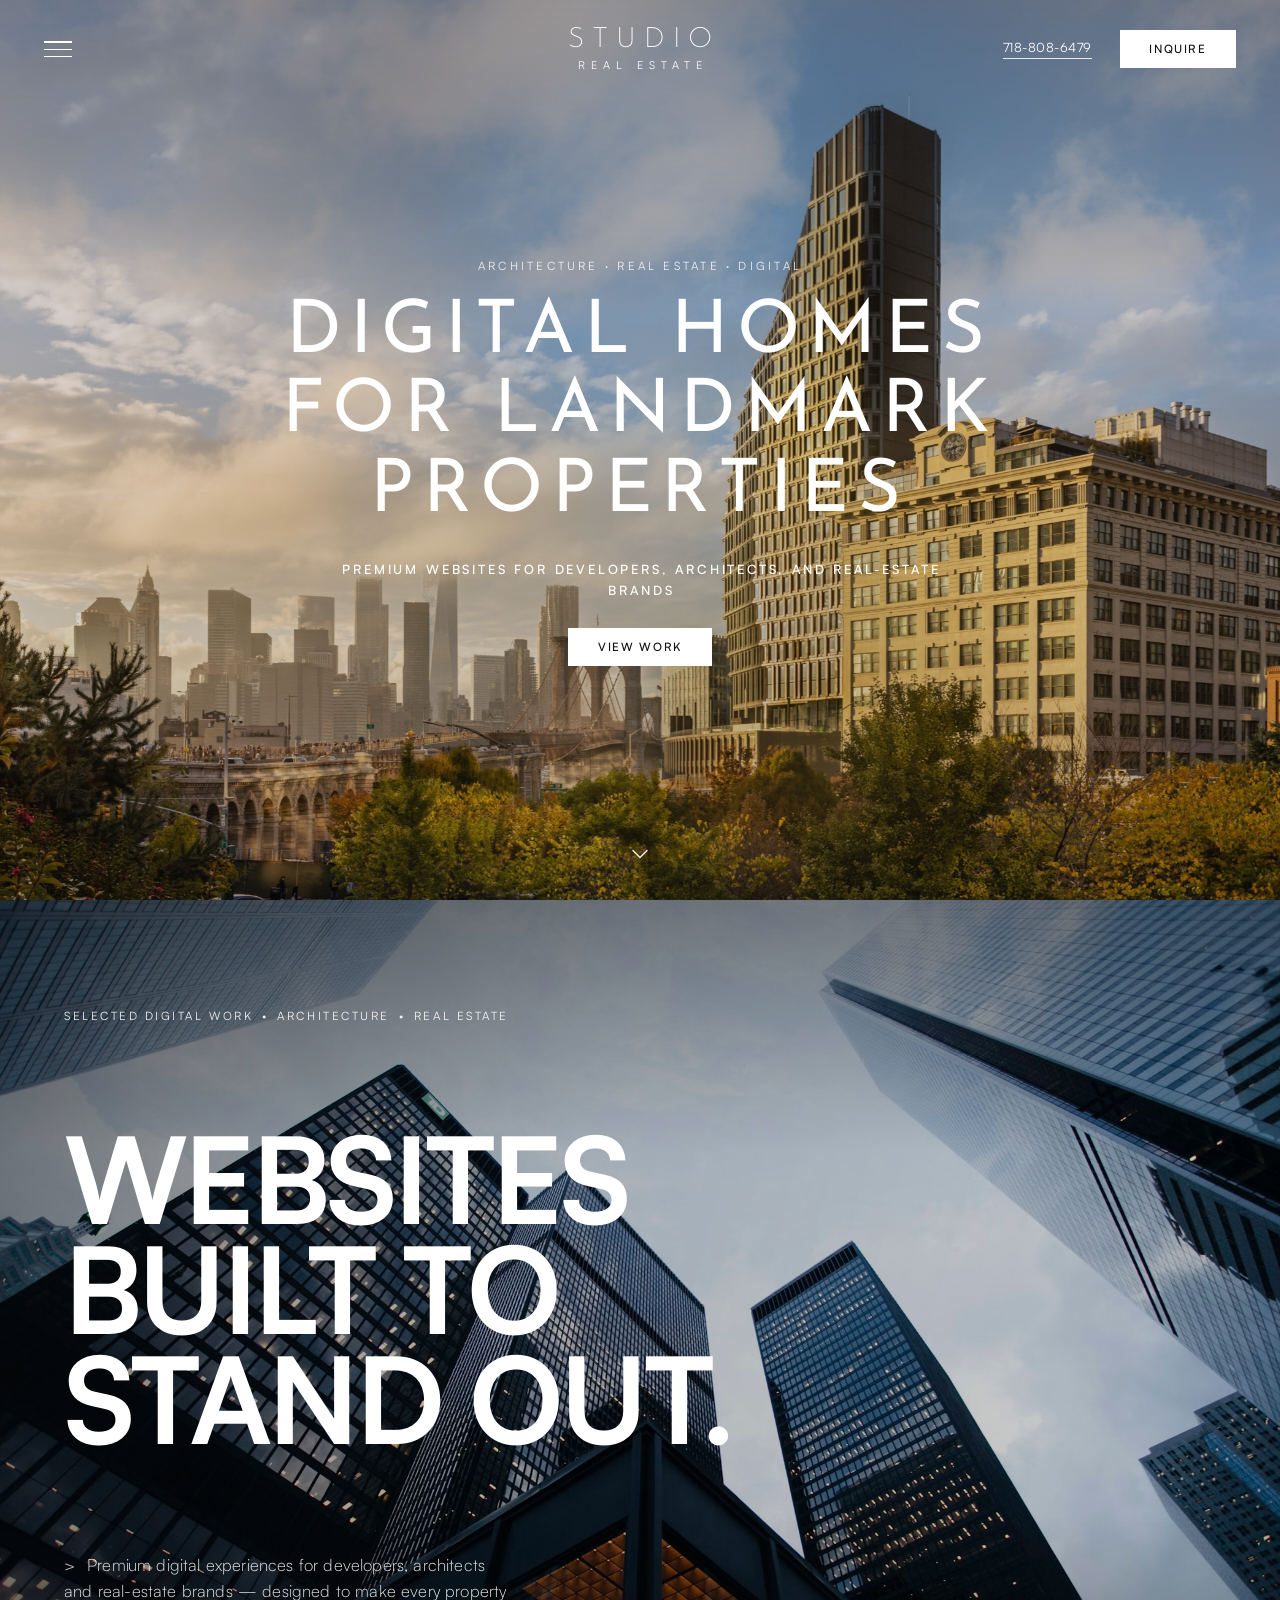
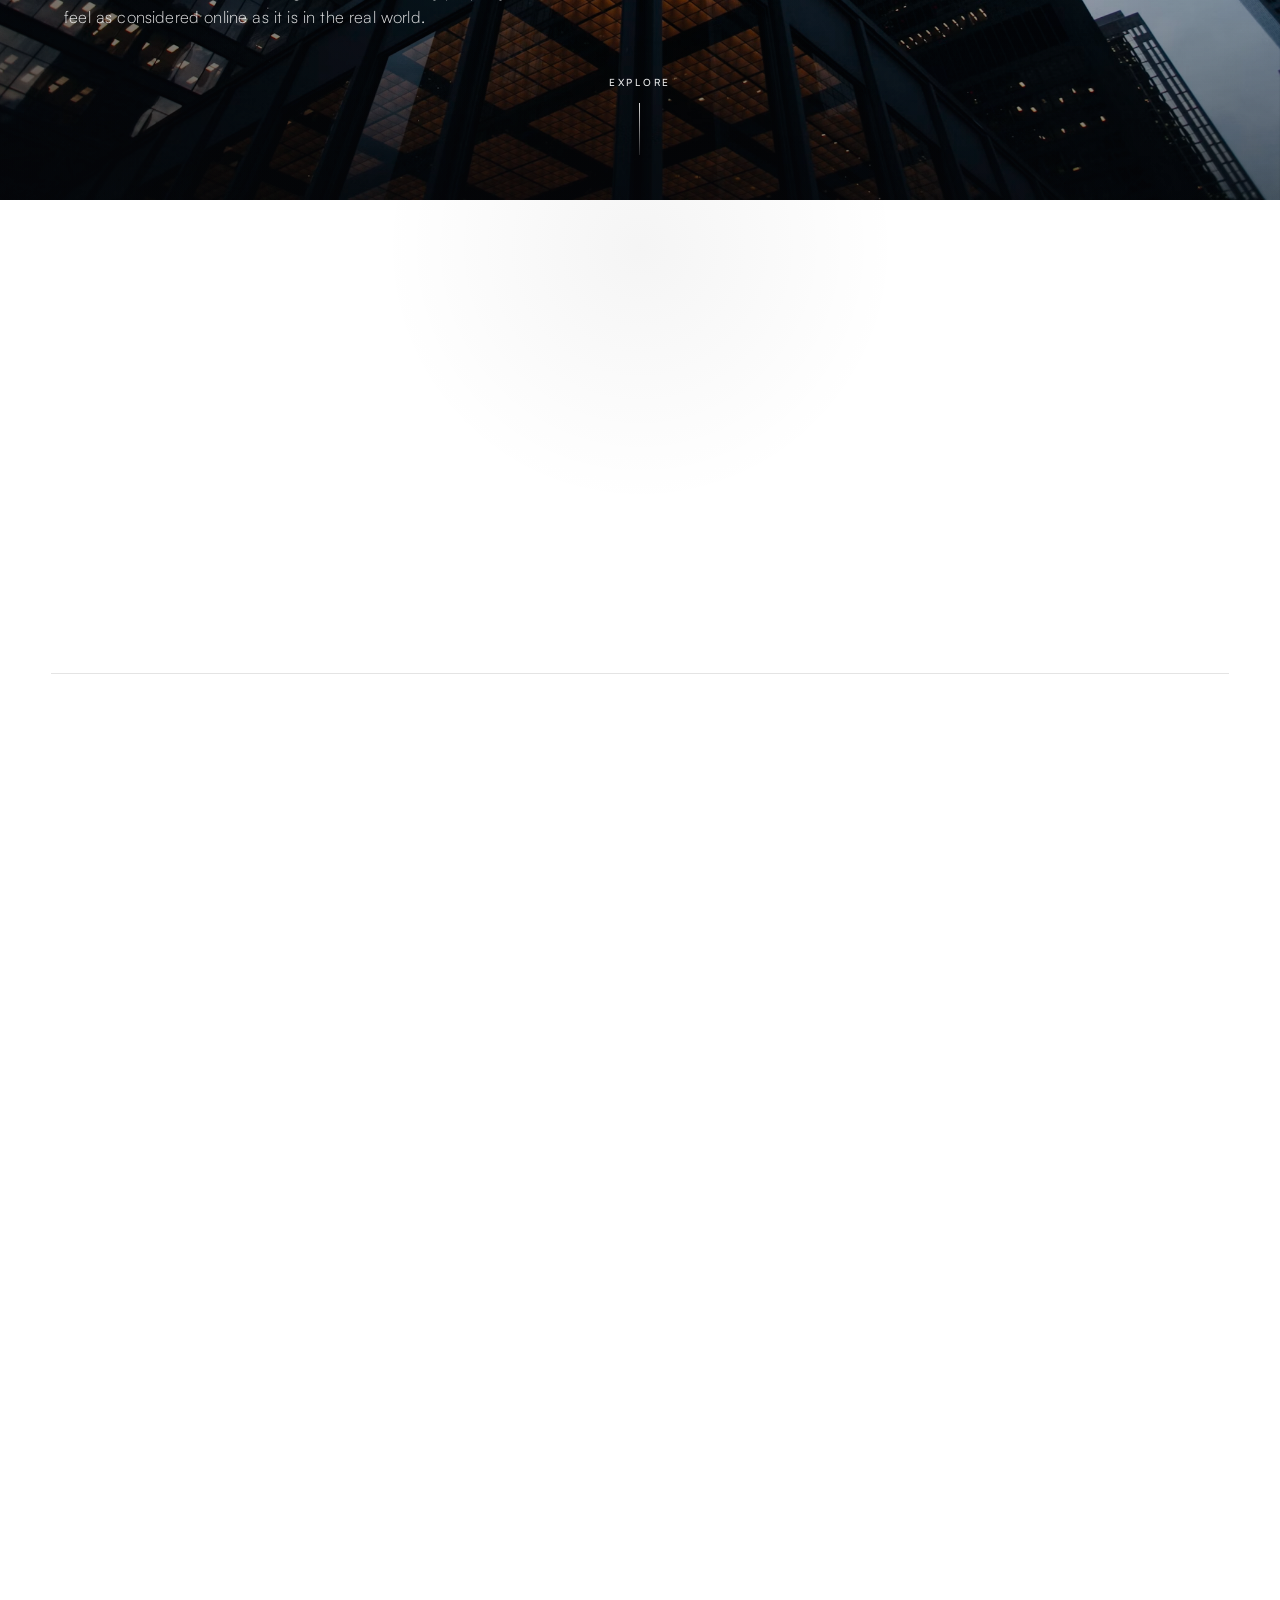
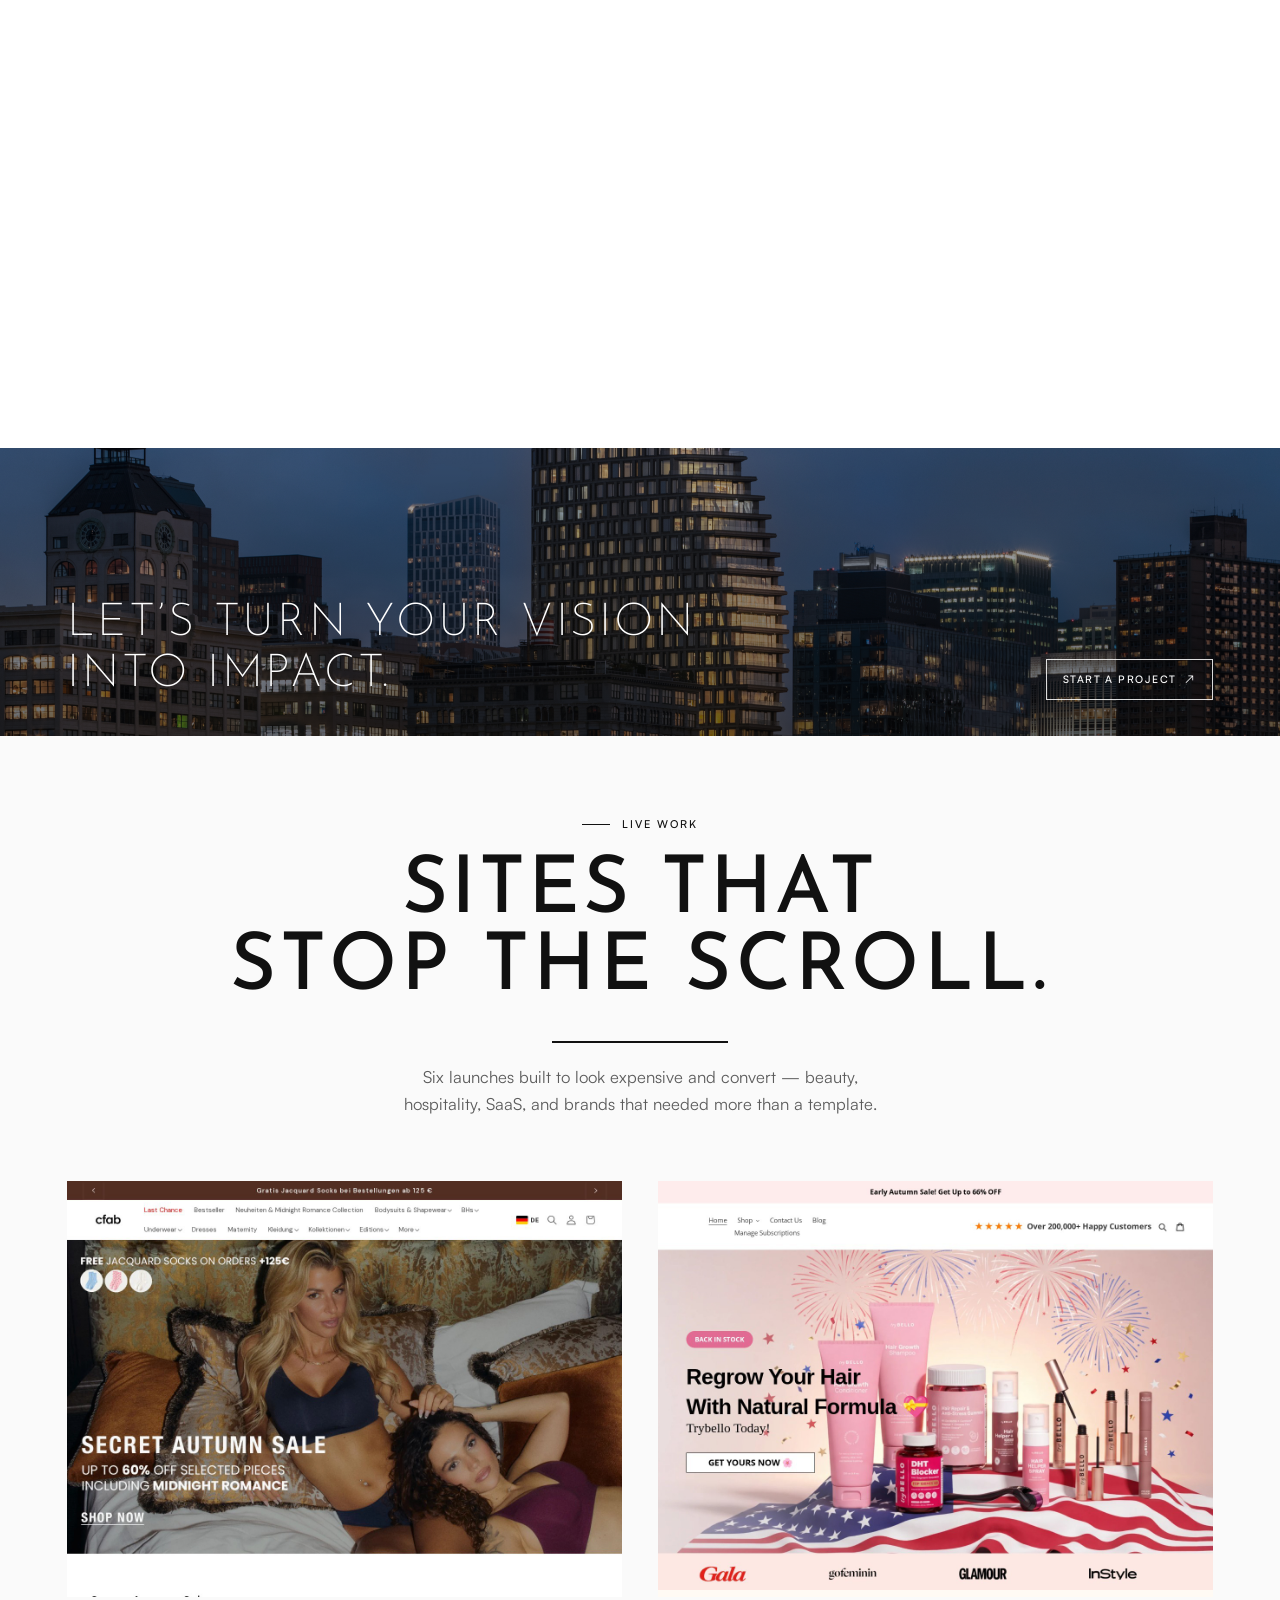
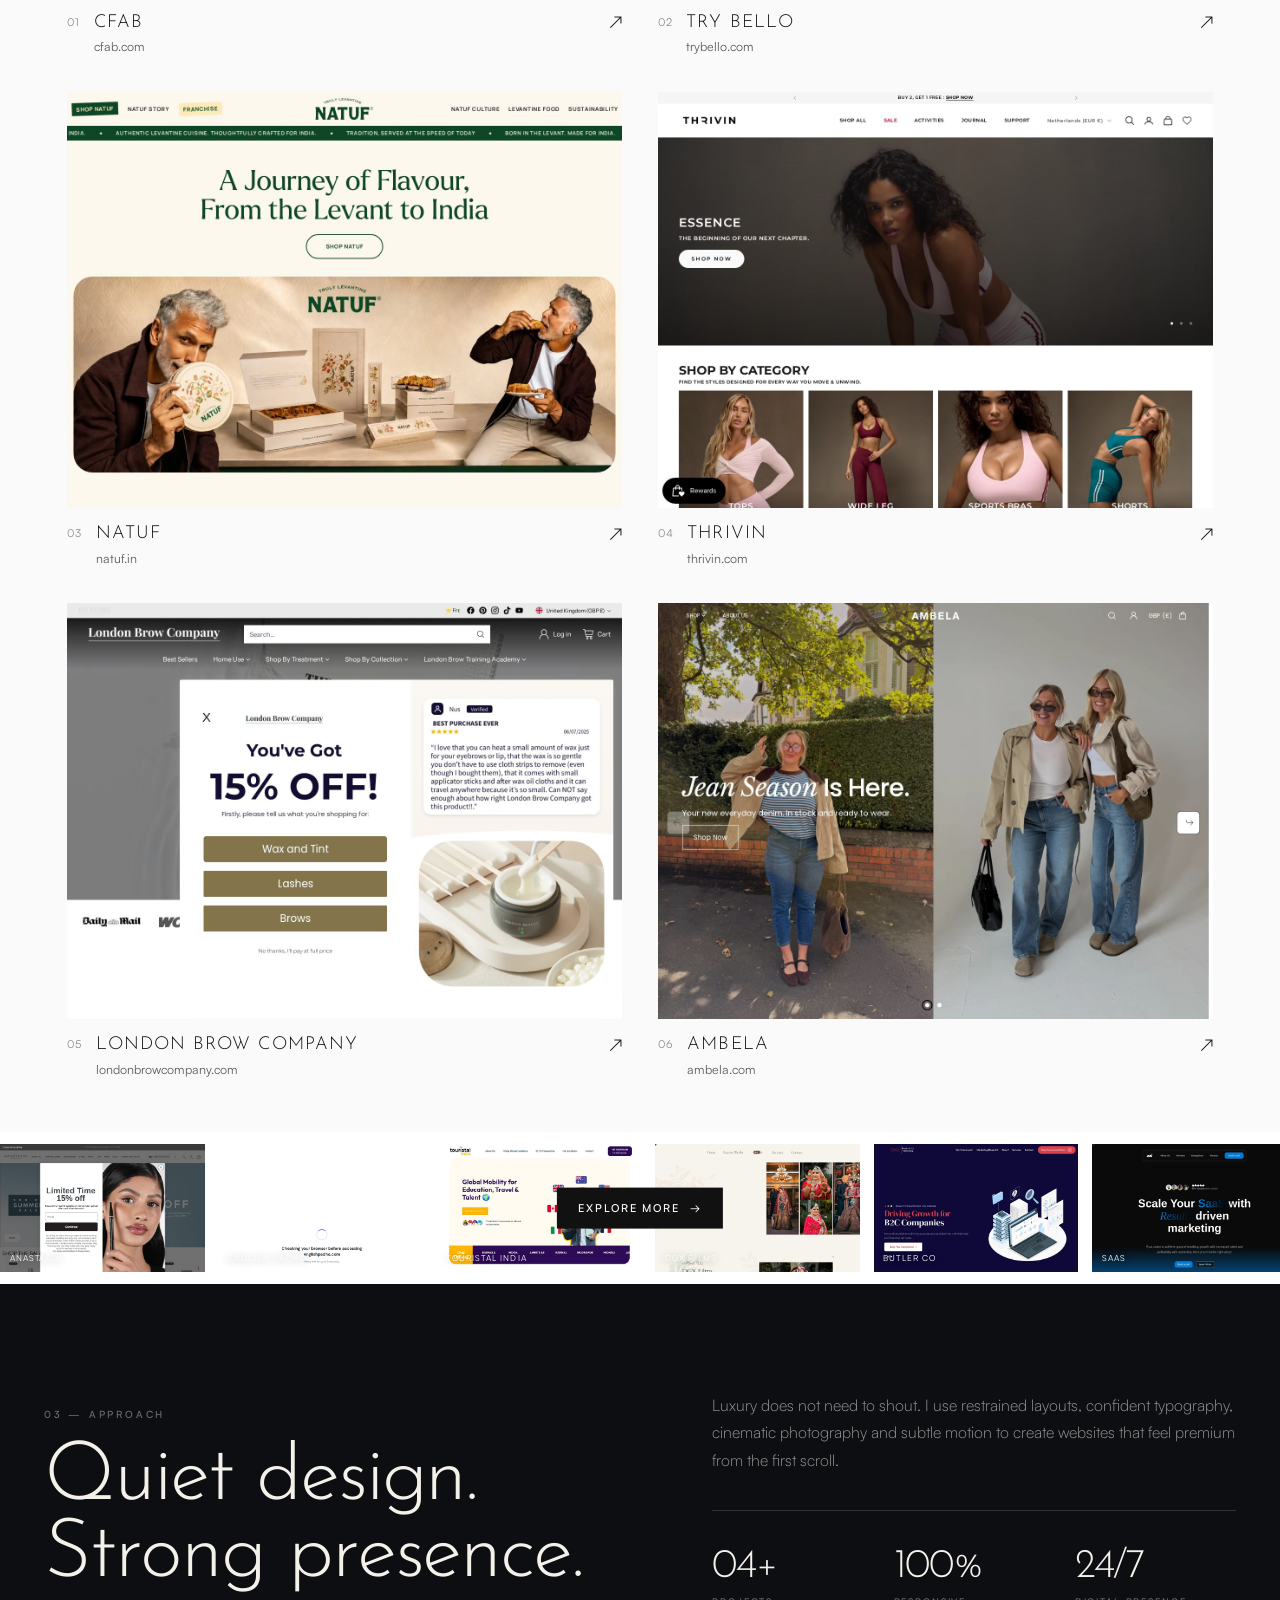
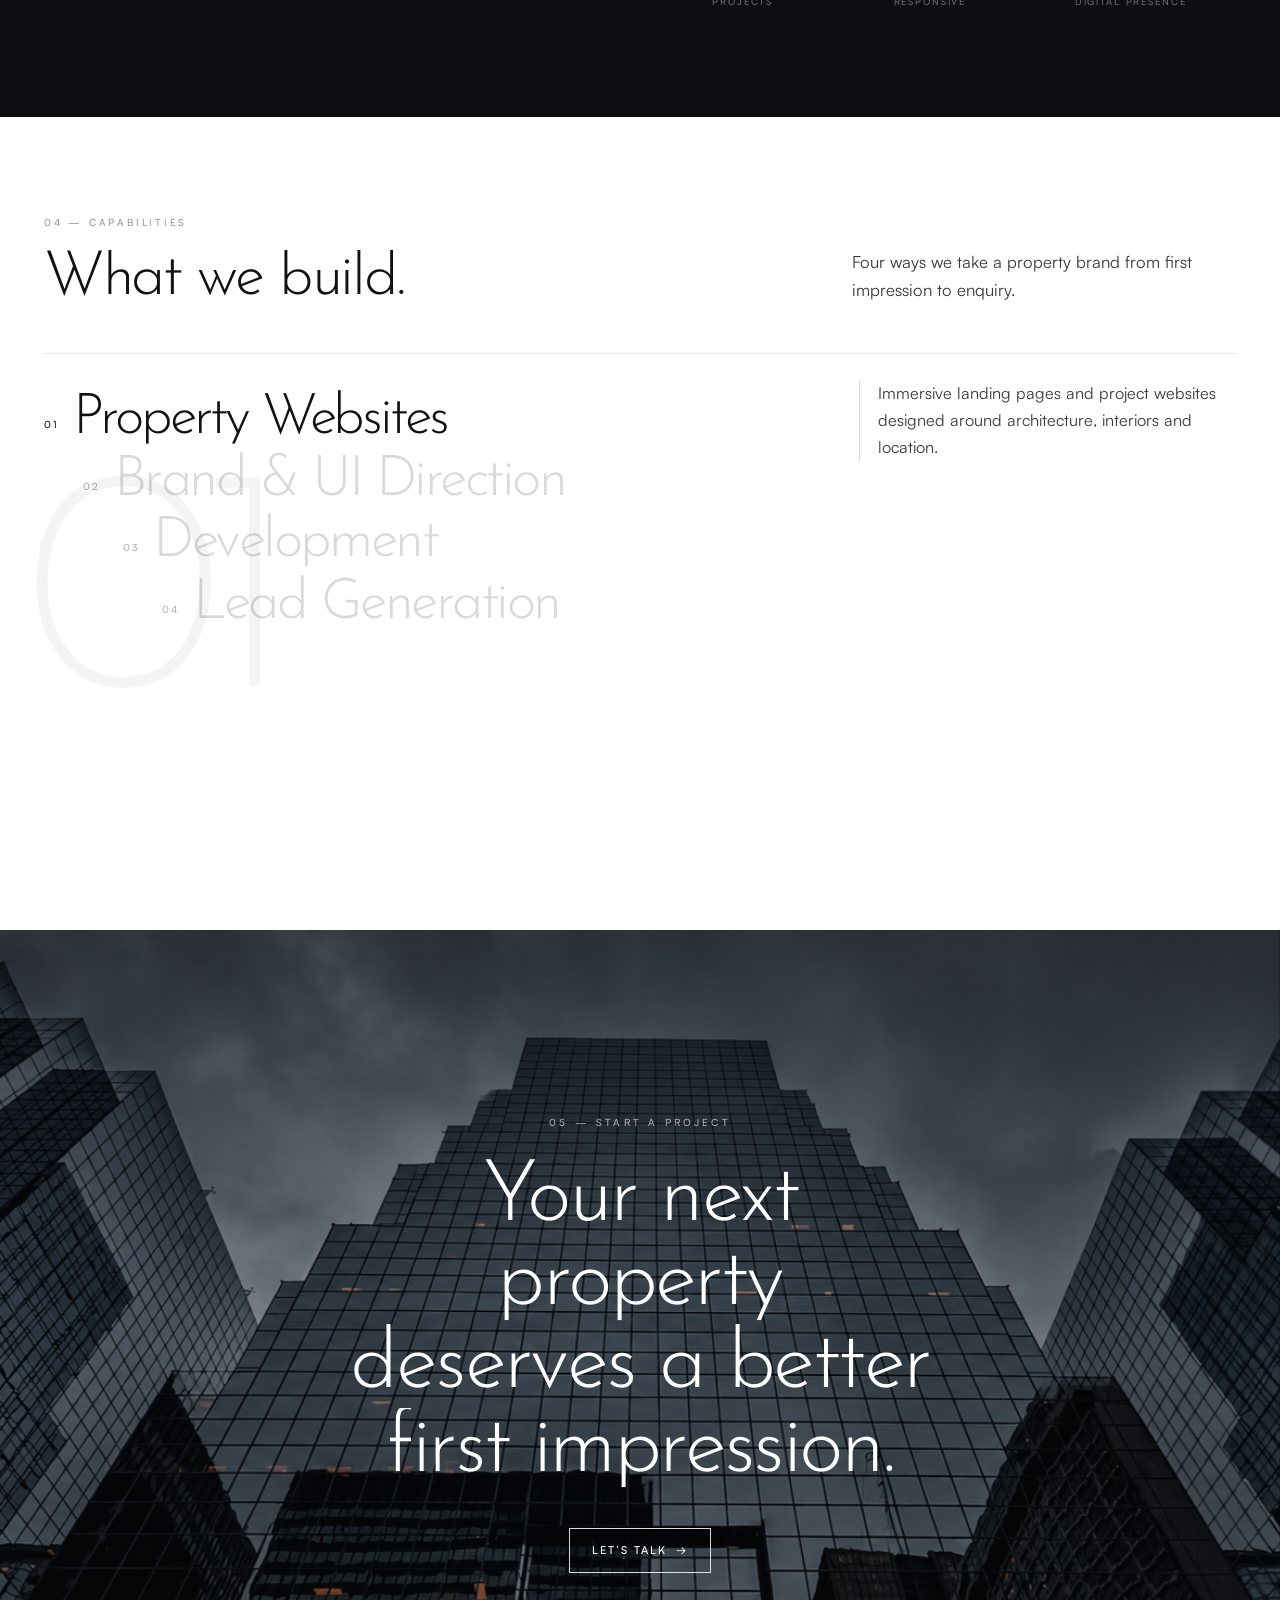
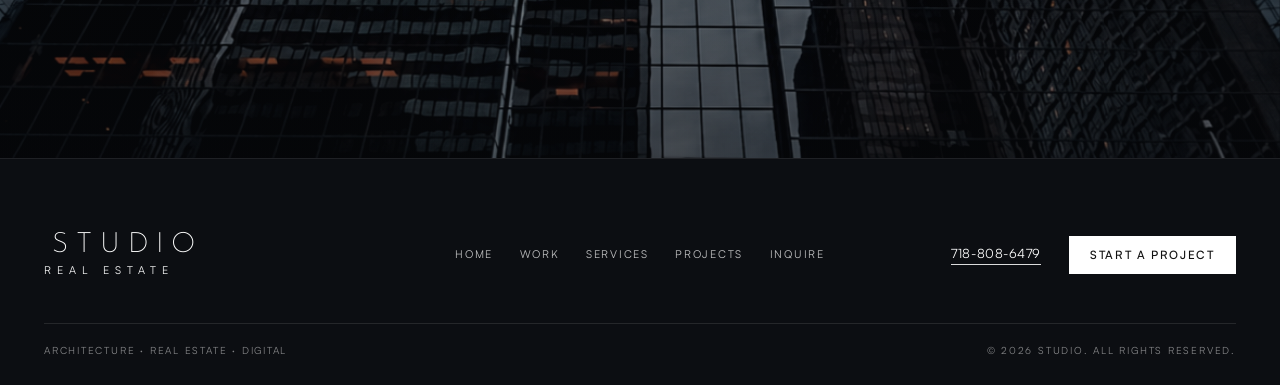
==== commit 1a6cae87: "s" ====
--- a/index.html
+++ b/index.html
@@ -37,7 +37,7 @@
           <li><a href="#hero">Home</a></li>
           <li><a href="#statement">Work</a></li>
           <li><a href="#services">Services</a></li>
-          <li><a href="#inquire">Start a Project</a></li>
+          <li><a href="#start">Start a Project</a></li>
           <li><a href="#projects">Projects</a></li>
         </ul>
       </div>
@@ -487,6 +487,132 @@
         </div>
       </section>
 
+      <section class="approach" id="approach" data-animate-section>
+        <div class="approach__wrap">
+          <header class="approach__heading">
+            <p class="approach__eyebrow">03 — Approach</p>
+            <h2 class="approach__title" data-approach-title aria-live="polite">
+              <span class="approach__title-line"><span>Quiet design.</span></span>
+              <span class="approach__title-line"><span>Strong presence.</span></span>
+            </h2>
+          </header>
+
+          <div class="approach__body">
+            <p class="approach__copy" data-approach-copy>
+              Luxury does not need to shout. I use restrained layouts, confident typography, cinematic photography and subtle motion to create websites that feel premium from the first scroll.
+            </p>
+
+            <div class="approach__rule" aria-hidden="true"></div>
+
+            <ul class="approach__stats">
+              <li>
+                <span class="approach__value" data-count="4" data-pad="2" data-suffix="+">04+</span>
+                <span class="approach__label">Projects</span>
+              </li>
+              <li>
+                <span class="approach__value" data-count="100" data-suffix="%">100%</span>
+                <span class="approach__label">Responsive</span>
+              </li>
+              <li>
+                <span class="approach__value" data-count="24" data-suffix="/7">24/7</span>
+                <span class="approach__label">Digital Presence</span>
+              </li>
+            </ul>
+          </div>
+        </div>
+      </section>
+
+      <section class="build" id="capabilities" data-animate-section>
+        <div class="build__wrap">
+          <header class="build__intro">
+            <p class="build__eyebrow">04 — Capabilities</p>
+            <div class="build__intro-row">
+              <h2 class="build__title">
+                <span class="build__title-line"><span>What we build.</span></span>
+              </h2>
+              <p class="build__lead">
+                Four ways we take a property brand from first impression to enquiry.
+              </p>
+            </div>
+          </header>
+
+          <div class="build__board">
+            <p class="build__display" data-build-display aria-hidden="true">01</p>
+
+            <ol class="build__list">
+              <li class="build__item is-active" data-build-item>
+                <button type="button">
+                  <span class="build__num">01</span>
+                  <span class="build__name">Property Websites</span>
+                </button>
+                <p class="build__copy">
+                  Immersive landing pages and project websites designed around architecture, interiors and location.
+                </p>
+              </li>
+              <li class="build__item" data-build-item>
+                <button type="button">
+                  <span class="build__num">02</span>
+                  <span class="build__name">Brand &amp; UI Direction</span>
+                </button>
+                <p class="build__copy">
+                  Elegant visual systems, typography, colour palettes and responsive interfaces for premium property brands.
+                </p>
+              </li>
+              <li class="build__item" data-build-item>
+                <button type="button">
+                  <span class="build__num">03</span>
+                  <span class="build__name">Development</span>
+                </button>
+                <p class="build__copy">
+                  Fast, responsive builds using modern web technology with clean interactions and polished motion.
+                </p>
+              </li>
+              <li class="build__item" data-build-item>
+                <button type="button">
+                  <span class="build__num">04</span>
+                  <span class="build__name">Lead Generation</span>
+                </button>
+                <p class="build__copy">
+                  Enquiry flows, contact forms and conversion-focused calls to action that turn website visits into conversations.
+                </p>
+              </li>
+            </ol>
+          </div>
+        </div>
+      </section>
+
+      <section class="start" id="start" data-animate-section>
+        <div class="start__media" aria-hidden="true">
+          <img
+            class="start__image is-active"
+            data-start-slide
+            src="hero_image/start-skyline-a.png"
+            alt=""
+          />
+          <img
+            class="start__image"
+            data-start-slide
+            src="hero_image/start-skyline-b.png"
+            alt=""
+          />
+          <div class="start__overlay"></div>
+        </div>
+
+        <div class="start__content">
+          <p class="start__eyebrow">05 — Start a project</p>
+          <h2 class="start__title" data-start-title aria-live="polite">
+            <span class="start__line"><span>Your next</span></span>
+            <span class="start__line"><span>property</span></span>
+            <span class="start__line"><span>deserves a better</span></span>
+            <span class="start__line"><span>first impression.</span></span>
+          </h2>
+          <a class="start__cta" href="mailto:hello@studio.com">
+            Let’s talk
+            <span aria-hidden="true">→</span>
+          </a>
+        </div>
+      </section>
+
     </main>
 
     <footer class="site-footer" data-animate-section>
@@ -506,7 +632,7 @@
 
         <div class="site-footer__actions">
           <a class="site-footer__phone" href="tel:7188086479">718-808-6479</a>
-          <a class="btn-inquire site-footer__btn" href="#inquire">Start a project</a>
+          <a class="btn-inquire site-footer__btn" href="#start">Start a project</a>
         </div>
       </div>
 
@@ -516,6 +642,6 @@
       </div>
     </footer>
 
-    <script src="js/main.js"></script>
+    <script src="js/main.js?v=build10"></script>
   </body>
 </html>
--- a/css/style.css
+++ b/css/style.css
@@ -1634,6 +1634,818 @@
 }
 
 /* ============================================
+   Approach CTA
+   ============================================ */
+
+.approach {
+  background: #0c0e12;
+  color: #f4f1ea;
+  padding: clamp(4.5rem, 12vh, 8.5rem) var(--header-pad-x);
+}
+
+.approach__wrap {
+  max-width: 84rem;
+  margin: 0 auto;
+  display: grid;
+  grid-template-columns: minmax(0, 1.05fr) minmax(0, 0.95fr);
+  gap: clamp(2.5rem, 7vw, 6.5rem);
+  align-items: center;
+}
+
+.approach__eyebrow {
+  font-family: "Satoshi", sans-serif;
+  font-weight: 500;
+  font-size: 0.62rem;
+  letter-spacing: 0.28em;
+  text-transform: uppercase;
+  color: rgba(244, 241, 234, 0.42);
+  margin-bottom: 1.15rem;
+  opacity: 0;
+  transform: translateY(12px);
+  transition: opacity 0.7s var(--ease-out), transform 0.7s var(--ease-out);
+}
+
+.approach.is-inview .approach__eyebrow {
+  opacity: 1;
+  transform: none;
+}
+
+.approach__title {
+  font-family: "Josefin Sans", sans-serif;
+  font-weight: 300;
+  font-size: clamp(2.85rem, 6.4vw, 5.4rem);
+  line-height: 0.94;
+  letter-spacing: -0.025em;
+  min-height: 1.88em;
+}
+
+.approach__title-line {
+  display: block;
+  overflow: hidden;
+}
+
+.approach__title-line > span {
+  display: block;
+  white-space: nowrap;
+  opacity: 0;
+  transform: translateY(115%) rotate(1.2deg);
+  filter: blur(10px);
+  transform-origin: left center;
+  transition:
+    opacity 1s var(--ease-out),
+    transform 1.15s var(--ease-out),
+    filter 0.95s var(--ease-out);
+}
+
+.approach.is-inview .approach__title-line:nth-child(1) > span {
+  opacity: 1;
+  transform: none;
+  filter: none;
+  transition-delay: 0.12s;
+}
+
+.approach.is-inview .approach__title-line:nth-child(2) > span {
+  opacity: 1;
+  transform: none;
+  filter: none;
+  transition-delay: 0.32s;
+}
+
+.approach.is-inview .approach__title-line > span.is-out {
+  opacity: 0;
+  transform: translateY(-80%);
+  filter: blur(8px);
+}
+
+.approach.is-inview .approach__title-line > span.is-prep {
+  opacity: 0;
+  transform: translateY(115%) rotate(1.2deg);
+  filter: blur(10px);
+}
+
+.approach__body {
+  max-width: 34rem;
+  justify-self: end;
+  width: 100%;
+}
+
+.approach__copy {
+  font-family: "Satoshi", sans-serif;
+  font-weight: 300;
+  font-size: clamp(0.95rem, 1.25vw, 1.08rem);
+  line-height: 1.7;
+  color: rgba(244, 241, 234, 0.62);
+}
+
+.approach__copy span {
+  display: inline-block;
+  opacity: 0;
+  transform: translateY(0.65em);
+  filter: blur(7px);
+  transition:
+    opacity 0.55s var(--ease-out),
+    transform 0.55s var(--ease-out),
+    filter 0.55s var(--ease-out);
+}
+
+.approach.is-inview .approach__copy span {
+  opacity: 1;
+  transform: none;
+  filter: none;
+}
+
+.approach__rule {
+  width: 100%;
+  height: 1px;
+  margin: clamp(1.75rem, 4vh, 2.5rem) 0;
+  background: rgba(244, 241, 234, 0.16);
+  transform: scaleX(0);
+  transform-origin: left center;
+  transition: transform 1.05s var(--ease-out) 0.85s;
+}
+
+.approach.is-inview .approach__rule {
+  transform: scaleX(1);
+}
+
+.approach__stats {
+  display: grid;
+  grid-template-columns: repeat(3, minmax(0, 1fr));
+  gap: 1rem 1.25rem;
+}
+
+.approach__stats li {
+  opacity: 0;
+  transform: translateY(18px);
+  transition: opacity 0.7s var(--ease-out), transform 0.7s var(--ease-out);
+}
+
+.approach.is-inview .approach__stats li:nth-child(1) {
+  opacity: 1;
+  transform: none;
+  transition-delay: 1.05s;
+}
+
+.approach.is-inview .approach__stats li:nth-child(2) {
+  opacity: 1;
+  transform: none;
+  transition-delay: 1.18s;
+}
+
+.approach.is-inview .approach__stats li:nth-child(3) {
+  opacity: 1;
+  transform: none;
+  transition-delay: 1.31s;
+}
+
+.approach__value {
+  display: block;
+  font-family: "Josefin Sans", sans-serif;
+  font-weight: 300;
+  font-size: clamp(1.85rem, 3.2vw, 2.65rem);
+  line-height: 1;
+  letter-spacing: -0.03em;
+  color: #f4f1ea;
+  margin-bottom: 0.55rem;
+}
+
+.approach__label {
+  display: block;
+  font-family: "Satoshi", sans-serif;
+  font-weight: 500;
+  font-size: 0.58rem;
+  letter-spacing: 0.2em;
+  text-transform: uppercase;
+  color: rgba(244, 241, 234, 0.4);
+}
+
+.approach.is-live .approach__eyebrow {
+  animation: approachEyebrowLive 5.2s ease-in-out infinite;
+}
+
+.approach.is-live .approach__title-line > span {
+  position: relative;
+  width: max-content;
+  max-width: 100%;
+}
+
+.approach.is-live .approach__title-line > span::after {
+  content: "";
+  position: absolute;
+  inset: 0;
+  background: linear-gradient(
+    105deg,
+    transparent 36%,
+    rgba(255, 255, 255, 0.28) 50%,
+    transparent 64%
+  );
+  background-size: 220% 100%;
+  mix-blend-mode: screen;
+  animation: approachShine 5.6s ease-in-out infinite;
+  pointer-events: none;
+}
+
+.approach.is-live .approach__title-line:nth-child(2) > span::after {
+  animation-delay: 0.85s;
+}
+
+.approach.is-live .approach__copy span {
+  animation: approachWordWave 7.8s ease-in-out infinite;
+  animation-delay: var(--d, 0s);
+}
+
+.approach.is-live .approach__rule {
+  position: relative;
+  overflow: hidden;
+  animation: approachRulePulse 3.4s ease-in-out infinite;
+}
+
+.approach.is-live .approach__rule::after {
+  content: "";
+  position: absolute;
+  top: 0;
+  bottom: 0;
+  left: 0;
+  width: 32%;
+  background: linear-gradient(
+    90deg,
+    transparent,
+    rgba(244, 241, 234, 0.75),
+    transparent
+  );
+  animation: approachRuleSweep 2.6s ease-in-out infinite;
+}
+
+.approach.is-live .approach__stats li {
+  animation: approachStatLive 6s ease-in-out infinite;
+}
+
+.approach.is-live .approach__stats li:nth-child(2) {
+  animation-delay: 2s;
+}
+
+.approach.is-live .approach__stats li:nth-child(3) {
+  animation-delay: 4s;
+}
+
+.approach.is-live .approach__value {
+  animation: approachValueLive 6s ease-in-out infinite;
+}
+
+.approach.is-live .approach__stats li:nth-child(2) .approach__value {
+  animation-delay: 2s;
+}
+
+.approach.is-live .approach__stats li:nth-child(3) .approach__value {
+  animation-delay: 4s;
+}
+
+@keyframes approachEyebrowLive {
+  0%,
+  100% {
+    letter-spacing: 0.28em;
+    color: rgba(244, 241, 234, 0.42);
+  }
+  50% {
+    letter-spacing: 0.36em;
+    color: rgba(244, 241, 234, 0.72);
+  }
+}
+
+@keyframes approachShine {
+  0%,
+  55% {
+    background-position: 120% 0;
+  }
+  100% {
+    background-position: -40% 0;
+  }
+}
+
+@keyframes approachWordWave {
+  0%,
+  100% {
+    color: rgba(244, 241, 234, 0.62);
+  }
+  7% {
+    color: #f4f1ea;
+  }
+  16% {
+    color: rgba(244, 241, 234, 0.62);
+  }
+}
+
+@keyframes approachRulePulse {
+  0%,
+  100% {
+    background: rgba(244, 241, 234, 0.12);
+  }
+  50% {
+    background: rgba(244, 241, 234, 0.28);
+  }
+}
+
+@keyframes approachRuleSweep {
+  0% {
+    transform: translateX(-130%);
+  }
+  100% {
+    transform: translateX(430%);
+  }
+}
+
+@keyframes approachStatLive {
+  0%,
+  100% {
+    opacity: 0.58;
+    transform: translateY(0);
+  }
+  18%,
+  36% {
+    opacity: 1;
+    transform: translateY(-4px);
+  }
+}
+
+@keyframes approachValueLive {
+  0%,
+  100% {
+    text-shadow: none;
+  }
+  18%,
+  36% {
+    text-shadow: 0 0 22px rgba(244, 241, 234, 0.22);
+  }
+}
+
+/* ============================================
+   Capabilities
+   ============================================ */
+
+.build {
+  background: #ffffff;
+  color: #111111;
+  padding: clamp(4.5rem, 11vh, 8rem) var(--header-pad-x) clamp(5rem, 12vh, 9rem);
+  overflow: visible;
+}
+
+.build__wrap {
+  max-width: 92rem;
+  margin: 0 auto;
+}
+
+.build__eyebrow {
+  font-family: "Satoshi", sans-serif;
+  font-weight: 500;
+  font-size: 0.62rem;
+  letter-spacing: 0.28em;
+  text-transform: uppercase;
+  color: rgba(17, 17, 17, 0.42);
+  margin-bottom: 1.1rem;
+  opacity: 0;
+  transform: translateY(12px);
+  transition: opacity 0.7s var(--ease-out), transform 0.7s var(--ease-out);
+}
+
+.build.is-inview .build__eyebrow {
+  opacity: 1;
+  transform: none;
+}
+
+.build__intro-row {
+  display: grid;
+  grid-template-columns: minmax(0, 1fr) minmax(17rem, 24rem);
+  gap: clamp(1.75rem, 4vw, 4.5rem);
+  align-items: end;
+  padding-bottom: clamp(2.25rem, 5vh, 3.5rem);
+  margin-bottom: clamp(1.5rem, 4vh, 2.75rem);
+  border-bottom: 1px solid #ececec;
+}
+
+.build__title {
+  min-width: 0;
+  font-family: "Josefin Sans", sans-serif;
+  font-weight: 300;
+  font-size: clamp(2.2rem, 4.8vw, 4.5rem);
+  line-height: 0.95;
+  letter-spacing: -0.04em;
+  white-space: nowrap;
+}
+
+.build__title-line {
+  display: block;
+  overflow: hidden;
+}
+
+.build__title-line > span {
+  display: block;
+  white-space: nowrap;
+  opacity: 0;
+  transform: translateY(110%);
+  filter: blur(8px);
+  transition:
+    opacity 0.9s var(--ease-out),
+    transform 1.05s var(--ease-out),
+    filter 0.85s var(--ease-out);
+}
+
+.build.is-inview .build__title-line > span {
+  opacity: 1;
+  transform: none;
+  filter: none;
+  transition-delay: 0.1s;
+}
+
+.build__lead {
+  position: relative;
+  z-index: 2;
+  justify-self: stretch;
+  width: 100%;
+  max-width: none;
+  margin: 0;
+  padding: 0 0 0.2rem;
+  font-family: "Satoshi", sans-serif;
+  font-weight: 400;
+  font-size: 1.05rem;
+  line-height: 1.7;
+  color: #3a3a3a;
+  opacity: 0;
+  transform: translateY(14px);
+  transition: opacity 0.8s var(--ease-out) 0.38s, transform 0.8s var(--ease-out) 0.38s;
+}
+
+.build.is-inview .build__lead {
+  opacity: 1;
+  transform: none;
+}
+
+.build__board {
+  position: relative;
+  min-height: clamp(20rem, 48vh, 30rem);
+  padding-right: min(26rem, 34%);
+}
+
+.build__display {
+  position: absolute;
+  left: -0.06em;
+  top: 50%;
+  margin: 0;
+  font-family: "Josefin Sans", sans-serif;
+  font-weight: 200;
+  font-size: clamp(10rem, 26vw, 20rem);
+  line-height: 0.7;
+  letter-spacing: -0.08em;
+  color: rgba(17, 17, 17, 0.045);
+  pointer-events: none;
+  user-select: none;
+  z-index: 0;
+  transform: translateY(-50%);
+  transition: opacity 0.35s var(--ease-out);
+}
+
+.build__display.is-swapping {
+  opacity: 0;
+}
+
+.build__list {
+  position: relative;
+  z-index: 1;
+  display: flex;
+  flex-direction: column;
+  gap: 0.1rem;
+  margin: 0;
+  padding: 0;
+  min-width: 0;
+  list-style: none;
+}
+
+.build__item {
+  position: relative;
+  opacity: 0;
+  transform: translateY(28px);
+  transition: opacity 0.75s var(--ease-out), transform 0.75s var(--ease-out);
+}
+
+.build.is-inview .build__item:nth-child(1) {
+  opacity: 1;
+  transform: none;
+  transition-delay: 0.16s;
+}
+
+.build.is-inview .build__item:nth-child(2) {
+  opacity: 1;
+  transform: none;
+  transition-delay: 0.26s;
+}
+
+.build.is-inview .build__item:nth-child(3) {
+  opacity: 1;
+  transform: none;
+  transition-delay: 0.36s;
+}
+
+.build.is-inview .build__item:nth-child(4) {
+  opacity: 1;
+  transform: none;
+  transition-delay: 0.46s;
+}
+
+.build__item:nth-child(1) button { padding-left: 0; }
+.build__item:nth-child(2) button { padding-left: 5%; }
+.build__item:nth-child(3) button { padding-left: 10%; }
+.build__item:nth-child(4) button { padding-left: 15%; }
+
+.build__item button {
+  display: flex;
+  align-items: baseline;
+  gap: 0.85rem;
+  width: 100%;
+  padding-top: 0.2em;
+  padding-bottom: 0.2em;
+  text-align: left;
+  cursor: pointer;
+}
+
+.build__num {
+  flex: 0 0 auto;
+  font-family: "Satoshi", sans-serif;
+  font-weight: 500;
+  font-size: 0.62rem;
+  letter-spacing: 0.2em;
+  text-transform: uppercase;
+  color: rgba(17, 17, 17, 0.32);
+  transform: translateY(-0.55em);
+  transition: color 0.4s ease;
+}
+
+.build__name {
+  min-width: 0;
+  font-family: "Josefin Sans", sans-serif;
+  font-weight: 300;
+  font-size: clamp(1.7rem, 4.4vw, 3.9rem);
+  line-height: 0.95;
+  letter-spacing: -0.045em;
+  color: rgba(17, 17, 17, 0.16);
+  transition:
+    color 0.45s var(--ease-out),
+    letter-spacing 0.45s var(--ease-out);
+}
+
+.build__item.is-active .build__name,
+.build__item button:hover .build__name {
+  color: #111111;
+  letter-spacing: -0.055em;
+}
+
+.build__item.is-active .build__num,
+.build__item button:hover .build__num {
+  color: #111111;
+}
+
+.build__copy {
+  position: absolute;
+  top: 50%;
+  left: calc(100% + clamp(1.1rem, 2.2vw, 1.85rem));
+  width: min(22.5rem, 32vw);
+  margin: 0;
+  padding: 0 0 0 1.15rem;
+  border-left: 1px solid #d8d8d8;
+  font-family: "Satoshi", sans-serif;
+  font-weight: 400;
+  font-size: 1.02rem;
+  line-height: 1.65;
+  color: #3a3a3a;
+  opacity: 0;
+  transform: translateY(-42%) translateX(18px);
+  pointer-events: none;
+  z-index: 2;
+  transition:
+    opacity 0.45s var(--ease-out),
+    transform 0.5s var(--ease-out);
+}
+
+.build__item.is-active .build__copy {
+  opacity: 1;
+  transform: translateY(-50%) translateX(0);
+}
+
+.build__item button:focus {
+  outline: none;
+}
+
+.build__item button:focus-visible .build__name {
+  color: #111111;
+  text-decoration: underline;
+  text-underline-offset: 0.12em;
+}
+
+/* ============================================
+   Start a project
+   ============================================ */
+
+.start {
+  position: relative;
+  min-height: min(92vh, 54rem);
+  display: flex;
+  align-items: center;
+  justify-content: center;
+  overflow: hidden;
+  color: #ffffff;
+  background: #0c0e12;
+  isolation: isolate;
+}
+
+.start__media {
+  position: absolute;
+  inset: 0;
+  z-index: 0;
+  overflow: hidden;
+  background: #0c0e12;
+}
+
+.start__image {
+  position: absolute;
+  inset: 0;
+  width: 100%;
+  height: 100%;
+  object-fit: cover;
+  object-position: center 55%;
+  opacity: 0;
+  transform: translateZ(0) scale(1.08);
+  transition:
+    opacity 1.8s cubic-bezier(0.4, 0, 0.2, 1),
+    transform 9s cubic-bezier(0.25, 0.1, 0.25, 1);
+  backface-visibility: hidden;
+}
+
+.start__image.is-active {
+  opacity: 1;
+  z-index: 1;
+  transform: translateZ(0) scale(1);
+}
+
+.start__image.is-exiting {
+  opacity: 0;
+  z-index: 0;
+  transform: translateZ(0) scale(1.03);
+}
+
+.start__overlay {
+  position: absolute;
+  inset: 0;
+  z-index: 2;
+  pointer-events: none;
+  background:
+    radial-gradient(
+      ellipse 70% 60% at 50% 48%,
+      rgba(8, 10, 14, 0.18) 0%,
+      rgba(8, 10, 14, 0.52) 100%
+    ),
+    linear-gradient(
+      180deg,
+      rgba(8, 10, 14, 0.32) 0%,
+      rgba(8, 10, 14, 0.12) 38%,
+      rgba(8, 10, 14, 0.22) 100%
+    );
+}
+
+.start__content {
+  position: relative;
+  z-index: 1;
+  width: 100%;
+  max-width: 58rem;
+  padding: clamp(5rem, 12vh, 7.5rem) var(--header-pad-x);
+  text-align: center;
+  display: flex;
+  flex-direction: column;
+  align-items: center;
+}
+
+.start__eyebrow {
+  font-family: "Satoshi", sans-serif;
+  font-weight: 500;
+  font-size: 0.62rem;
+  letter-spacing: 0.32em;
+  text-transform: uppercase;
+  color: rgba(255, 255, 255, 0.62);
+  margin-bottom: clamp(1.25rem, 3vh, 2rem);
+  opacity: 0;
+  transform: translateY(12px);
+  transition: opacity 0.8s var(--ease-out), transform 0.8s var(--ease-out);
+}
+
+.start.is-inview .start__eyebrow {
+  opacity: 1;
+  transform: none;
+}
+
+.start__title {
+  font-family: "Josefin Sans", sans-serif;
+  font-weight: 300;
+  font-size: clamp(2.4rem, 7.2vw, 5.35rem);
+  line-height: 0.98;
+  letter-spacing: -0.03em;
+  margin-bottom: clamp(1.75rem, 4vh, 2.5rem);
+  min-height: 3.92em;
+}
+
+.start__line {
+  display: block;
+  overflow: hidden;
+}
+
+.start__line > span {
+  display: block;
+  opacity: 0;
+  transform: translateY(120%);
+  filter: blur(10px);
+  transition:
+    opacity 0.95s var(--ease-out),
+    transform 1.1s var(--ease-out),
+    filter 0.9s var(--ease-out);
+}
+
+.start.is-inview .start__line:nth-child(1) > span {
+  opacity: 1;
+  transform: none;
+  filter: none;
+  transition-delay: 0.12s;
+}
+
+.start.is-inview .start__line:nth-child(2) > span {
+  opacity: 1;
+  transform: none;
+  filter: none;
+  transition-delay: 0.24s;
+}
+
+.start.is-inview .start__line:nth-child(3) > span {
+  opacity: 1;
+  transform: none;
+  filter: none;
+  transition-delay: 0.36s;
+}
+
+.start.is-inview .start__line:nth-child(4) > span {
+  opacity: 1;
+  transform: none;
+  filter: none;
+  transition-delay: 0.48s;
+}
+
+.start.is-inview .start__line > span.is-out {
+  opacity: 0;
+  transform: translateY(-80%);
+  filter: blur(8px);
+}
+
+.start.is-inview .start__line > span.is-prep {
+  opacity: 0;
+  transform: translateY(120%);
+  filter: blur(10px);
+}
+
+.start__cta {
+  display: inline-flex;
+  align-items: center;
+  gap: 0.6rem;
+  padding: 0.85rem 1.35rem;
+  border: 1px solid rgba(255, 255, 255, 0.85);
+  font-family: "Satoshi", sans-serif;
+  font-weight: 500;
+  font-size: 0.68rem;
+  letter-spacing: 0.18em;
+  text-transform: uppercase;
+  opacity: 0;
+  transform: translateY(16px);
+  transition:
+    opacity 0.8s var(--ease-out),
+    transform 0.8s var(--ease-out),
+    background 0.3s ease,
+    color 0.3s ease;
+}
+
+.start.is-inview .start__cta {
+  opacity: 1;
+  transform: none;
+  transition-delay: 0.7s;
+}
+
+.start__cta span {
+  display: inline-block;
+  transition: transform 0.35s var(--ease-out);
+}
+
+.start__cta:hover {
+  background: #ffffff;
+  color: #111111;
+}
+
+.start__cta:hover span {
+  transform: translateX(4px);
+}
+
+/* ============================================
    Footer
    ============================================ */
 
@@ -1754,6 +2566,38 @@
    Responsive
    ============================================ */
 
+@media (max-width: 1024px) {
+  .build__board {
+    min-height: 0;
+    padding-right: 0;
+  }
+
+  .build__display {
+    top: 1.2rem;
+    transform: none;
+  }
+
+  .build__copy {
+    position: static;
+    width: auto;
+    max-width: 34rem;
+    border-left: 0;
+    padding: 0;
+    margin: 0;
+    max-height: 0;
+    overflow: hidden;
+    transform: none;
+    opacity: 0;
+  }
+
+  .build__item.is-active .build__copy {
+    max-height: 8rem;
+    opacity: 1;
+    padding: 0.55rem 0 0.95rem 2.15rem;
+    transform: none;
+  }
+}
+
 @media (max-width: 768px) {
   .site-header {
     grid-template-columns: auto 1fr auto;
@@ -1821,6 +2665,58 @@
   }
 
   .projects__title-line > span {
+    white-space: normal;
+  }
+
+  .approach__wrap {
+    grid-template-columns: 1fr;
+    gap: 2.35rem;
+  }
+
+  .approach__body {
+    justify-self: stretch;
+    max-width: none;
+  }
+
+  .approach__title {
+    font-size: clamp(2.75rem, 13vw, 4.25rem);
+  }
+
+  .approach__title-line > span {
+    white-space: normal;
+  }
+
+  .build__intro-row {
+    grid-template-columns: 1fr;
+    align-items: start;
+    gap: 1.1rem;
+  }
+
+  .build__lead {
+    justify-self: start;
+    max-width: 36rem;
+  }
+
+  .build__board {
+    min-height: 0;
+    padding-right: 0;
+  }
+
+  .build__display {
+    font-size: clamp(8rem, 40vw, 13rem);
+    top: 1rem;
+    transform: none;
+  }
+
+  .build__item:nth-child(n) button {
+    padding-left: 0;
+  }
+
+  .start__title {
+    font-size: clamp(2.35rem, 11vw, 3.75rem);
+  }
+
+  .start__line > span {
     white-space: normal;
   }
 
@@ -1882,6 +2778,22 @@
 
   .projects__grid {
     grid-template-columns: 1fr;
+  }
+
+  .approach__stats {
+    gap: 1rem 0.75rem;
+  }
+
+  .approach__value {
+    font-size: 1.65rem;
+  }
+
+  .build__title {
+    font-size: clamp(1.85rem, 9.5vw, 2.85rem);
+  }
+
+  .build__name {
+    font-size: clamp(1.85rem, 12vw, 3.1rem);
   }
 }
 
@@ -1912,6 +2824,21 @@
   .projects__more,
   .vision__title,
   .vision__cta,
+  .approach__eyebrow,
+  .approach__title-line > span,
+  .approach__copy span,
+  .approach__rule,
+  .approach__stats li,
+  .build__eyebrow,
+  .build__title-line > span,
+  .build__lead,
+  .build__item,
+  .build__copy,
+  .build__display,
+  .start__eyebrow,
+  .start__line > span,
+  .start__cta,
+  .start__image,
   .site-footer__inner > *,
   .site-footer__bar,
   [data-hero-animate] {
@@ -1923,7 +2850,15 @@
   .statement.is-inview .statement__image,
   .services__glow,
   .projects__track,
-  body.is-ready .scroll-hint {
+  body.is-ready .scroll-hint,
+  .approach.is-live .approach__eyebrow,
+  .approach.is-live .approach__title-line > span,
+  .approach.is-live .approach__title-line > span::after,
+  .approach.is-live .approach__copy span,
+  .approach.is-live .approach__rule,
+  .approach.is-live .approach__rule::after,
+  .approach.is-live .approach__stats li,
+  .approach.is-live .approach__value {
     animation: none;
   }
 
@@ -1952,6 +2887,38 @@
     transform: none;
   }
 
+  .approach__eyebrow,
+  .approach__title-line > span,
+  .approach__copy span,
+  .approach__stats li {
+    opacity: 1;
+    transform: none;
+    filter: none;
+  }
+
+  .build__eyebrow,
+  .build__title-line > span,
+  .build__lead,
+  .build__item,
+  .build__copy,
+  .build__display {
+    opacity: 1;
+    transform: none;
+    filter: none;
+  }
+
+  .start__eyebrow,
+  .start__line > span,
+  .start__cta {
+    opacity: 1;
+    transform: none;
+    filter: none;
+  }
+
+  .approach__rule {
+    transform: none;
+  }
+
   .site-footer__inner > *,
   .site-footer__bar {
     transform: none;
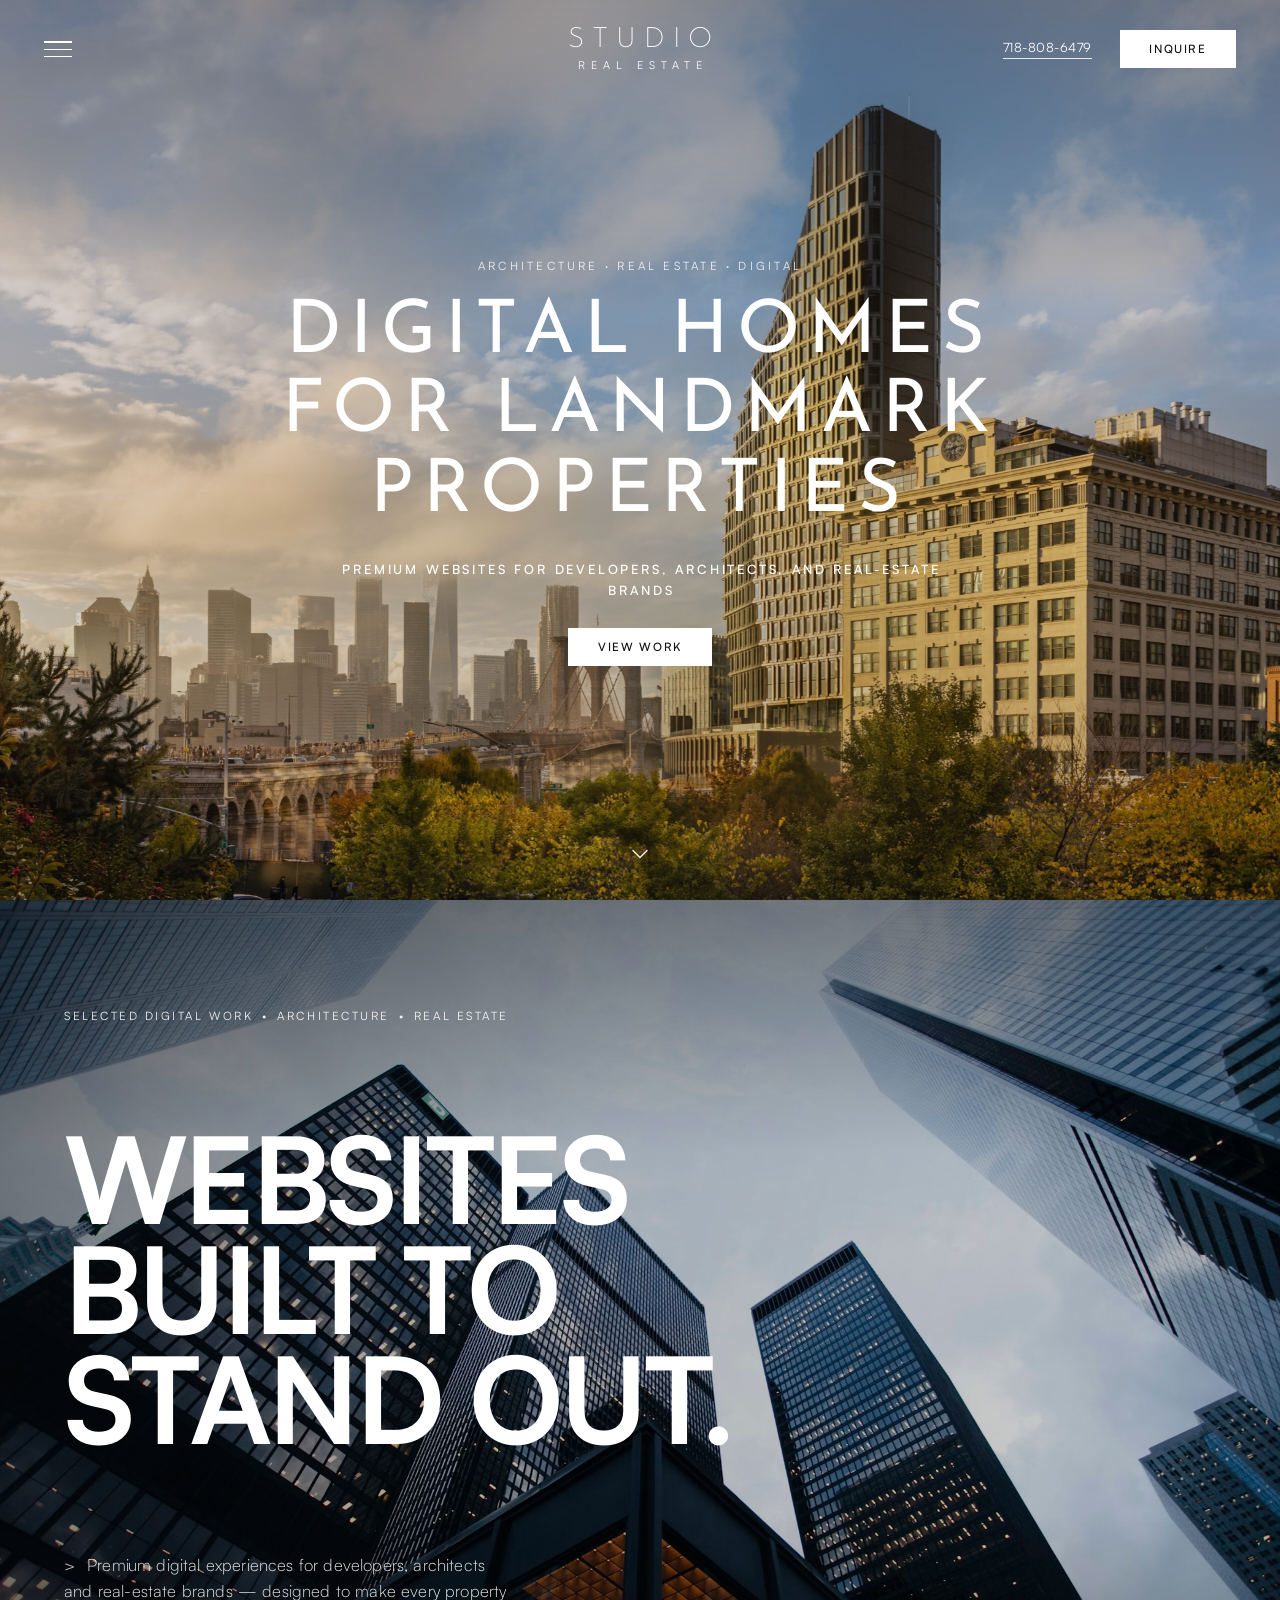
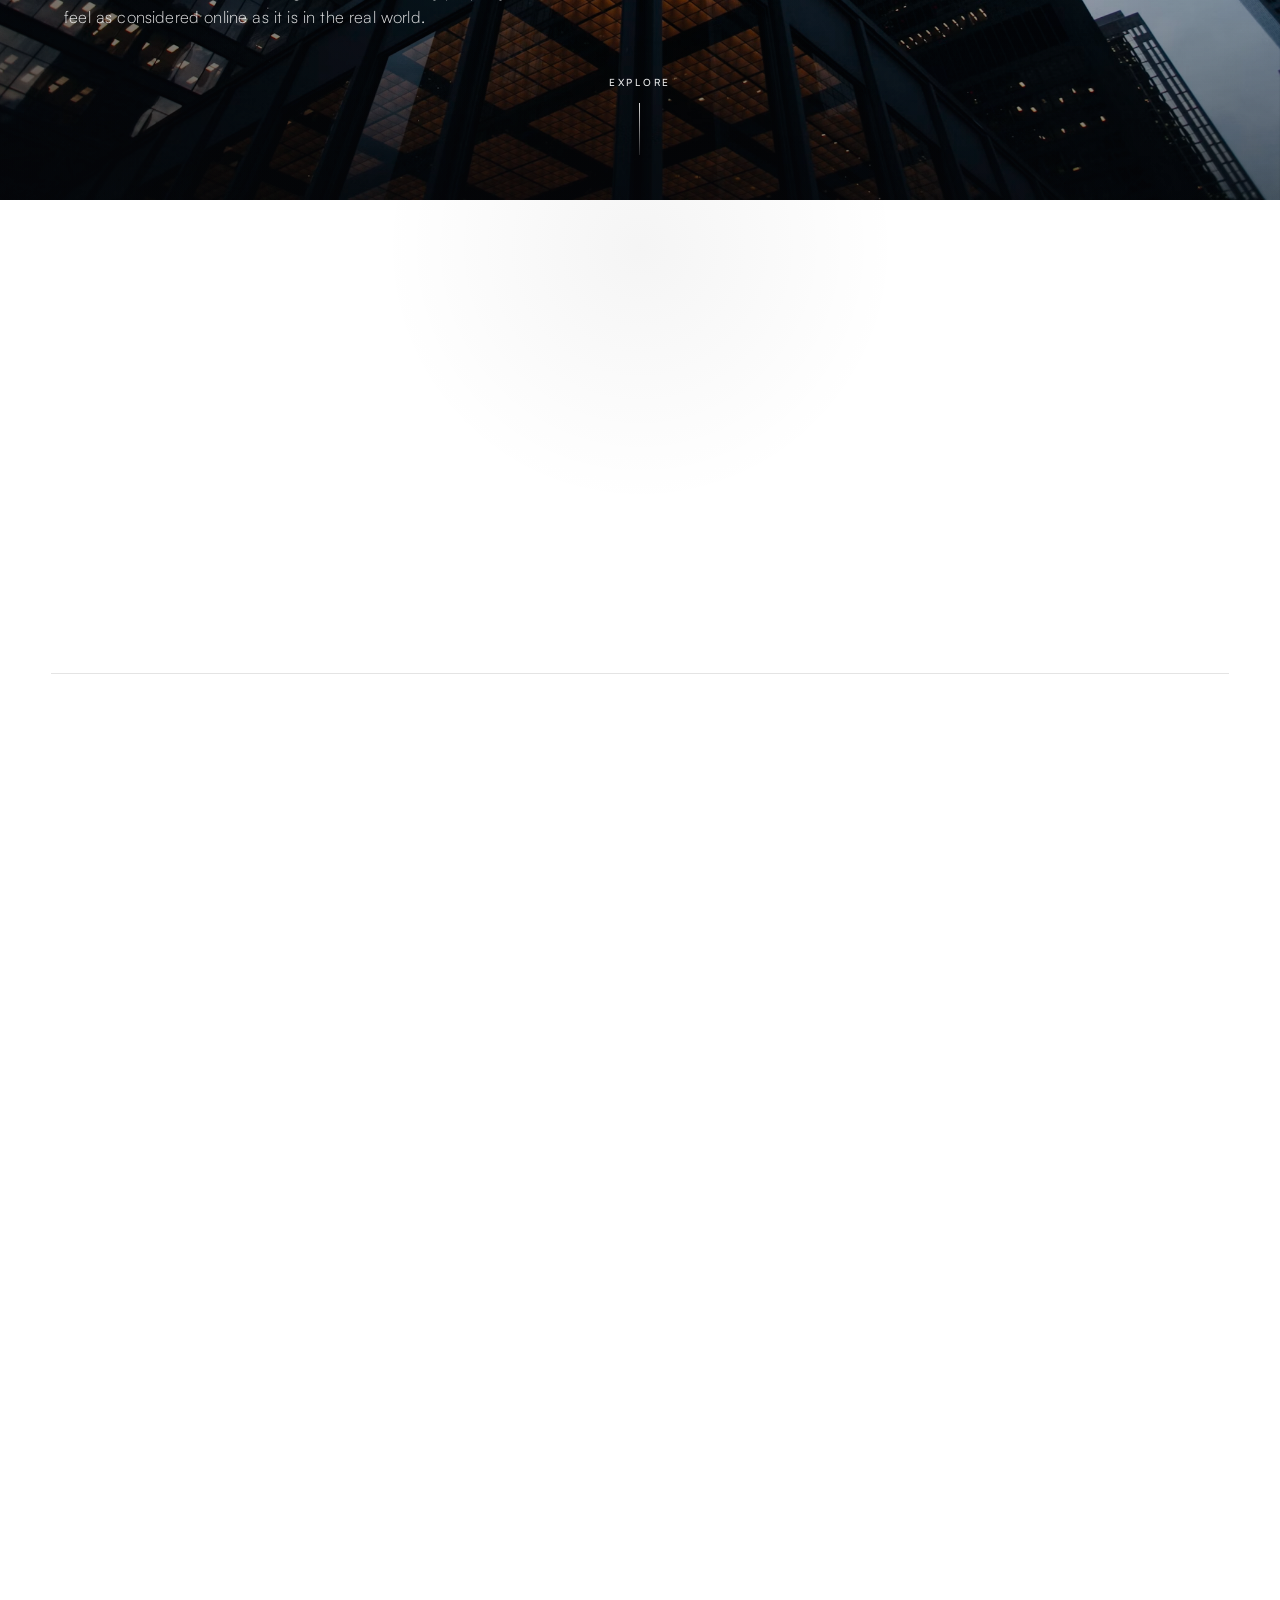
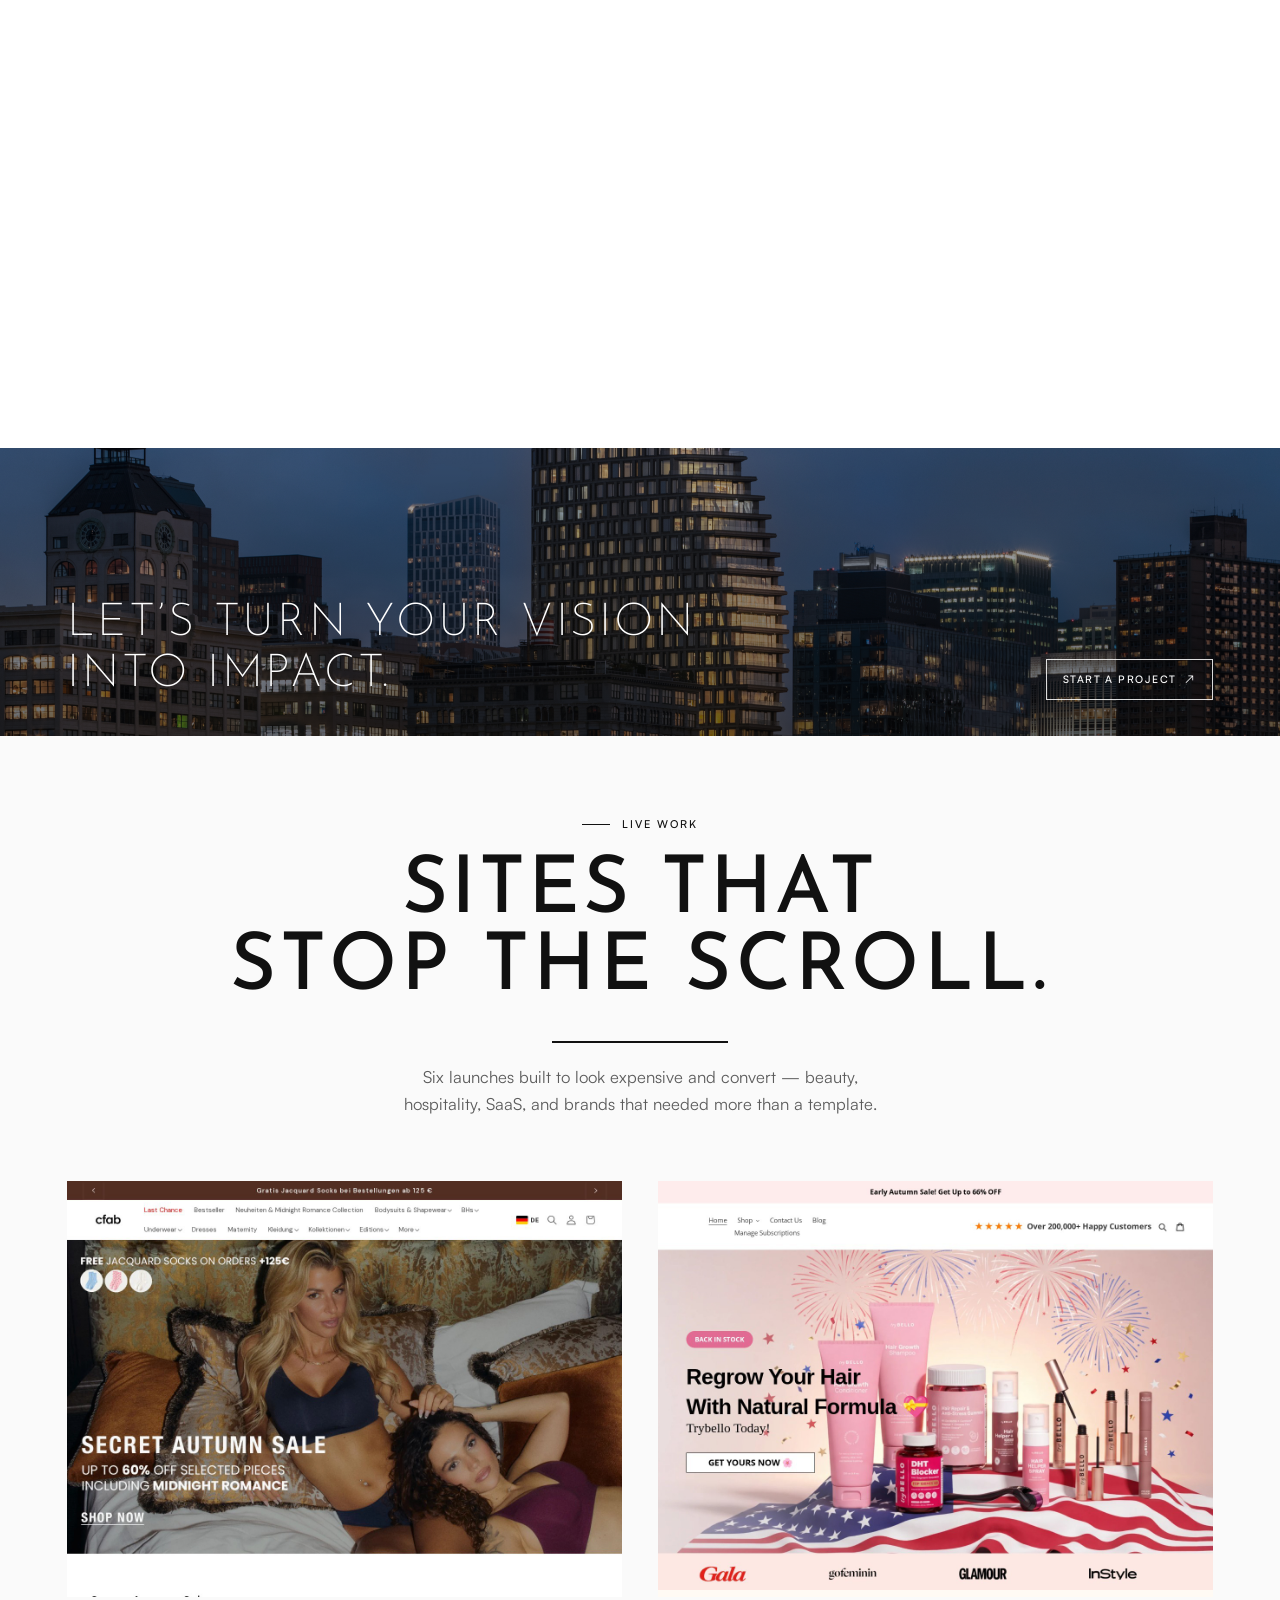
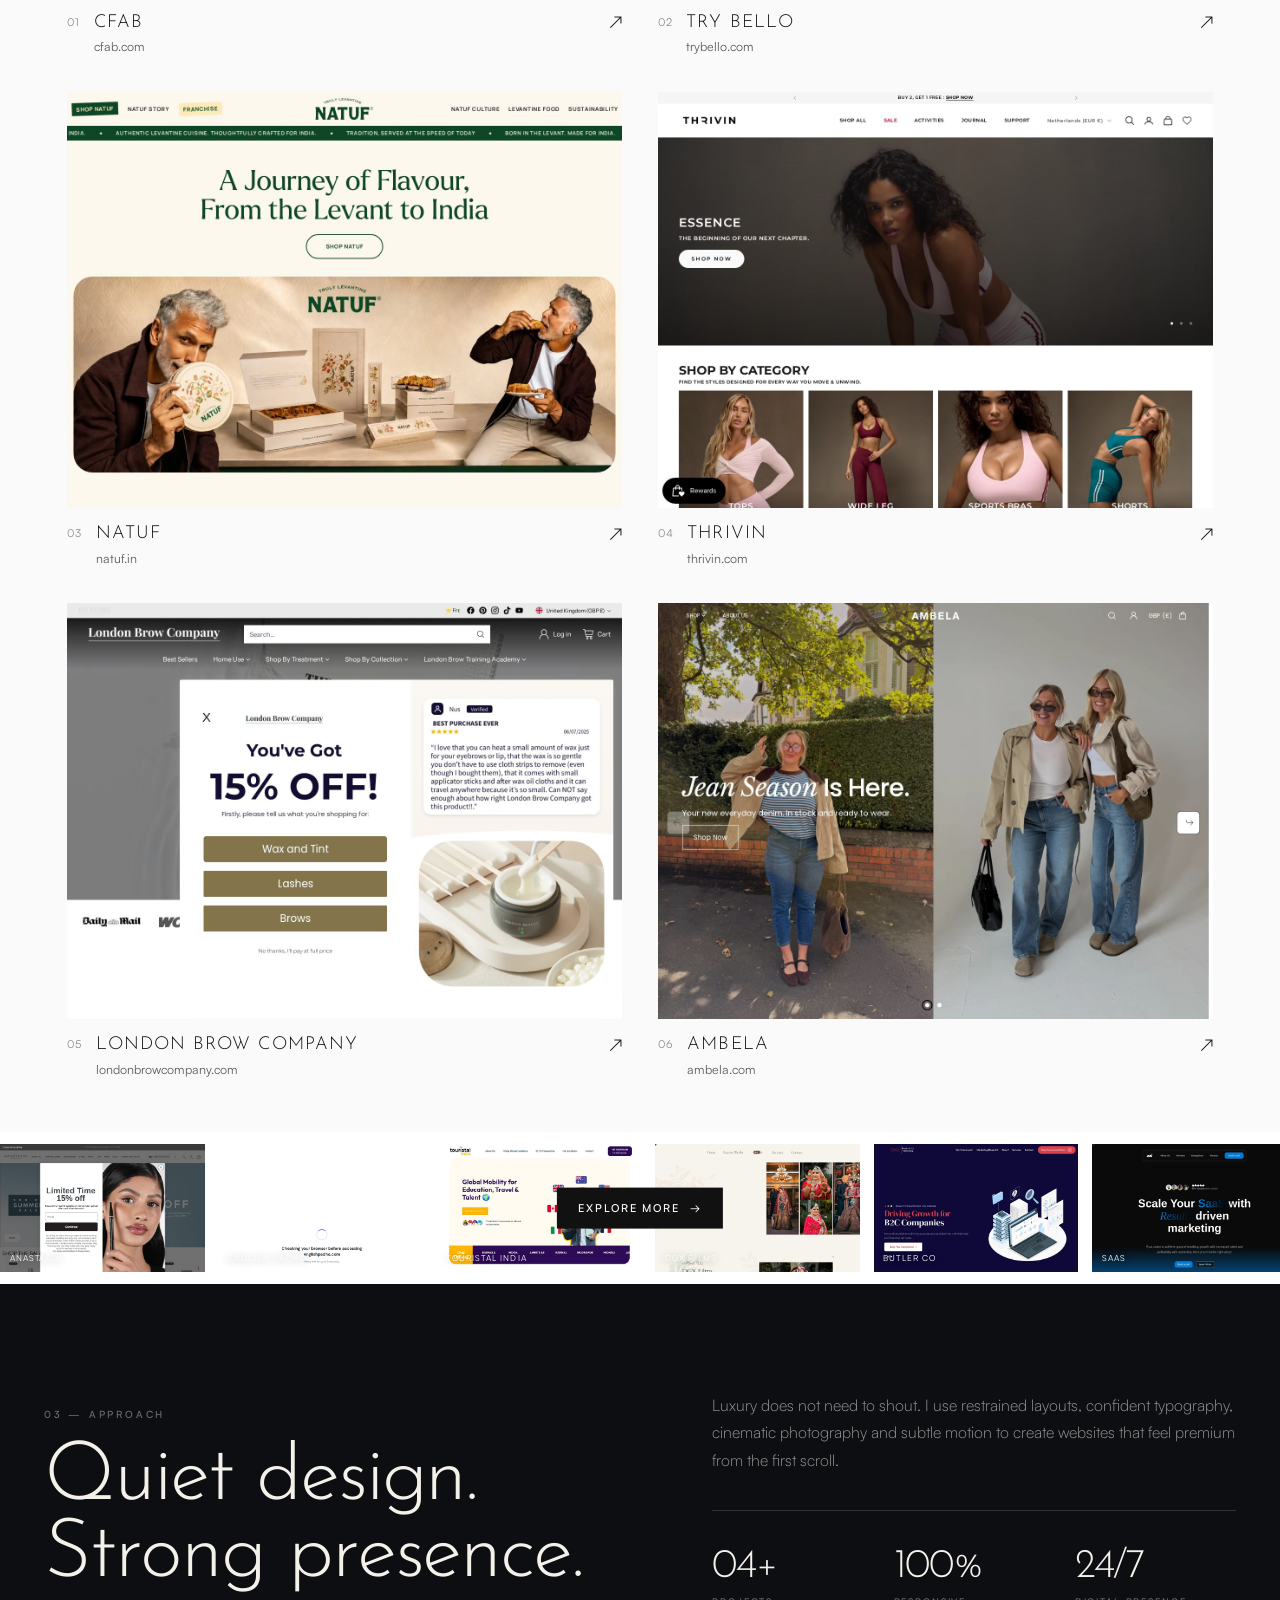
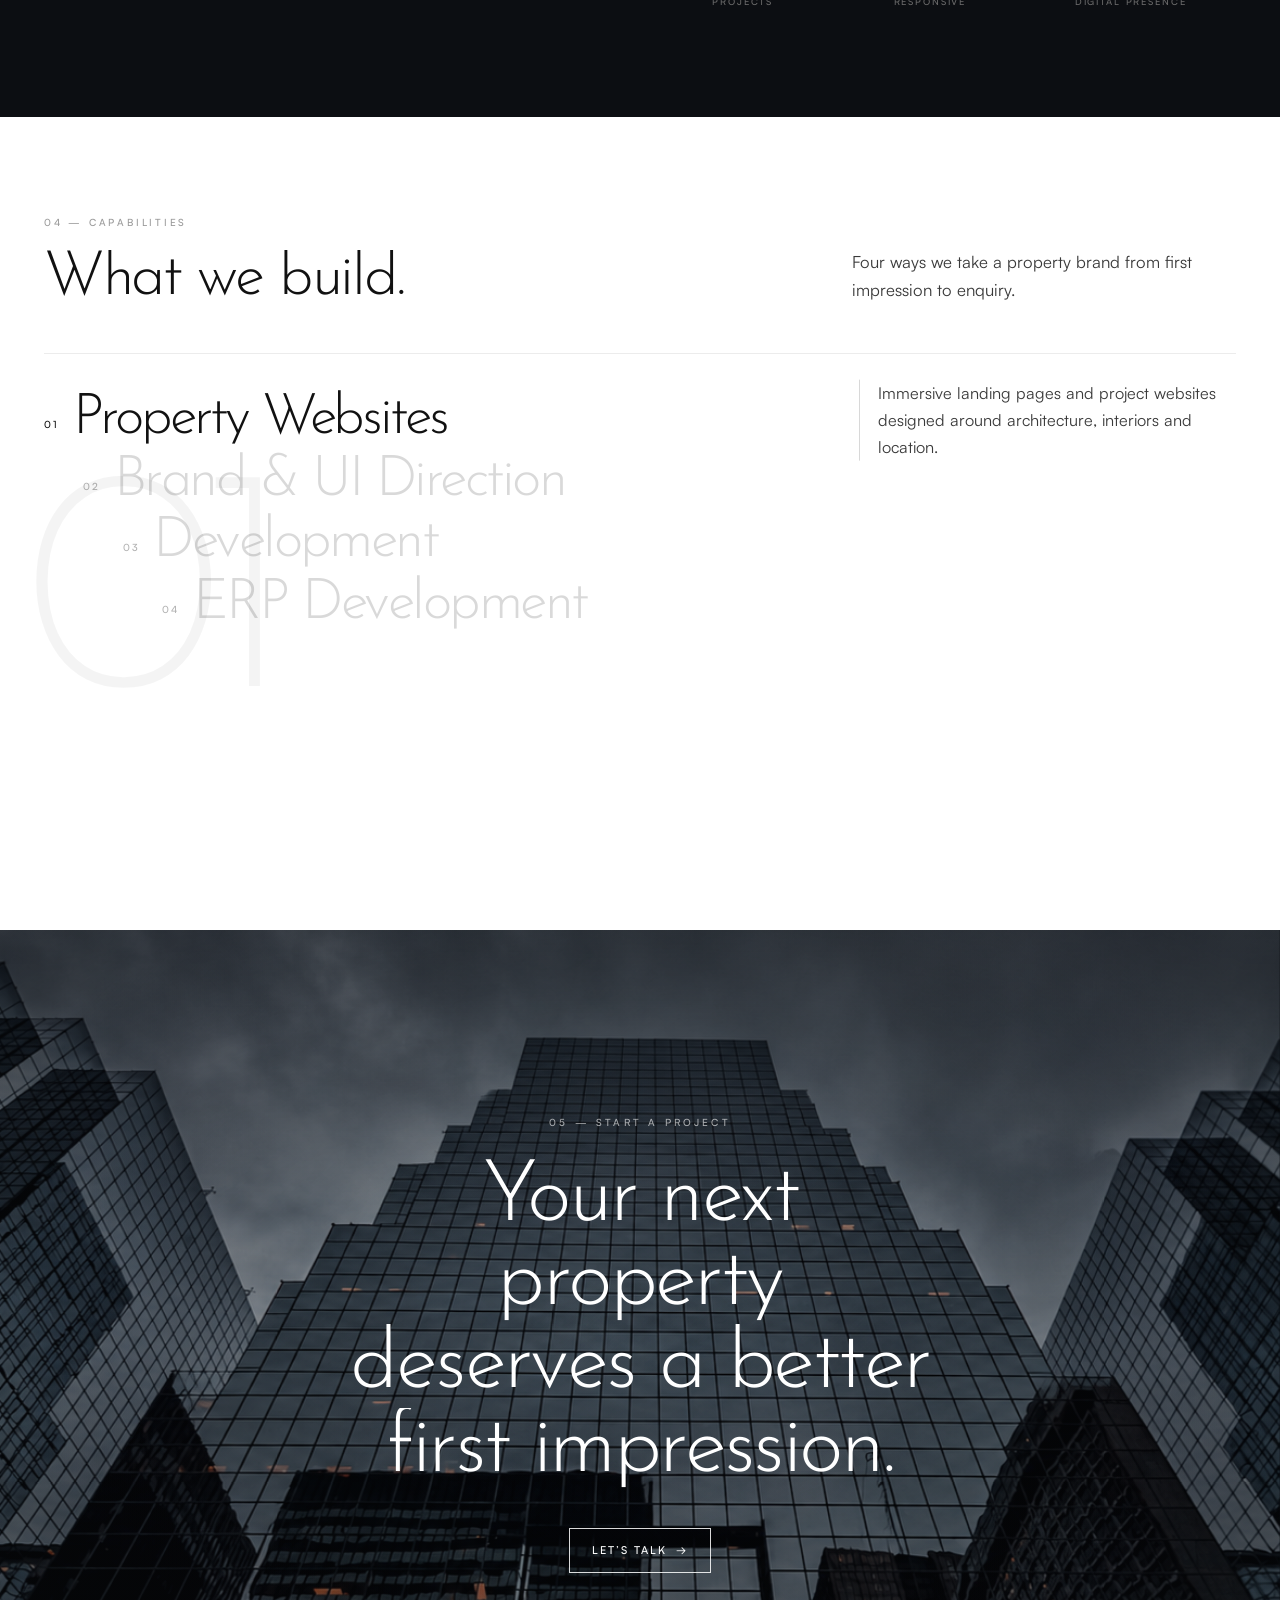
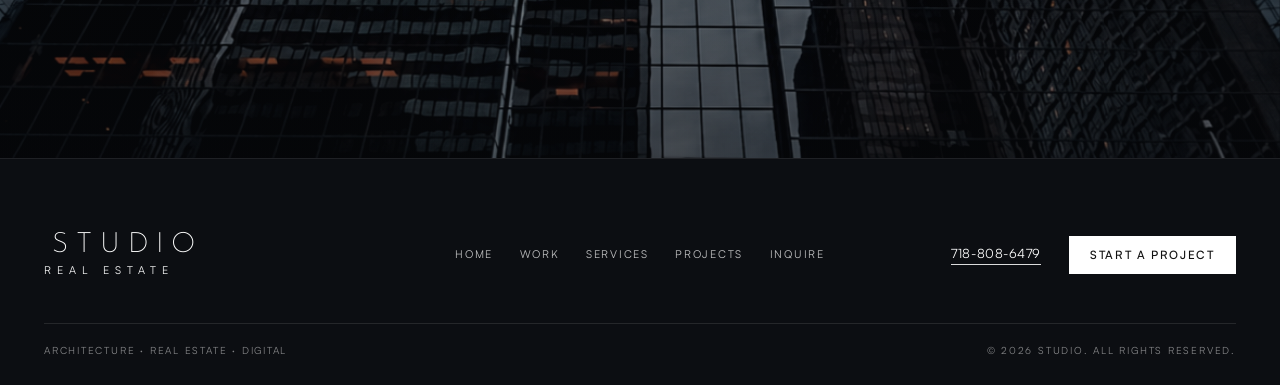
==== commit 5f85129d: "s" ====
--- a/index.html
+++ b/index.html
@@ -570,10 +570,10 @@
               <li class="build__item" data-build-item>
                 <button type="button">
                   <span class="build__num">04</span>
-                  <span class="build__name">Lead Generation</span>
+                  <span class="build__name">ERP Development</span>
                 </button>
                 <p class="build__copy">
-                  Enquiry flows, contact forms and conversion-focused calls to action that turn website visits into conversations.
+                  Custom ERP systems for managing the project — from inventory, tasks and timelines to teams and delivery.
                 </p>
               </li>
             </ol>
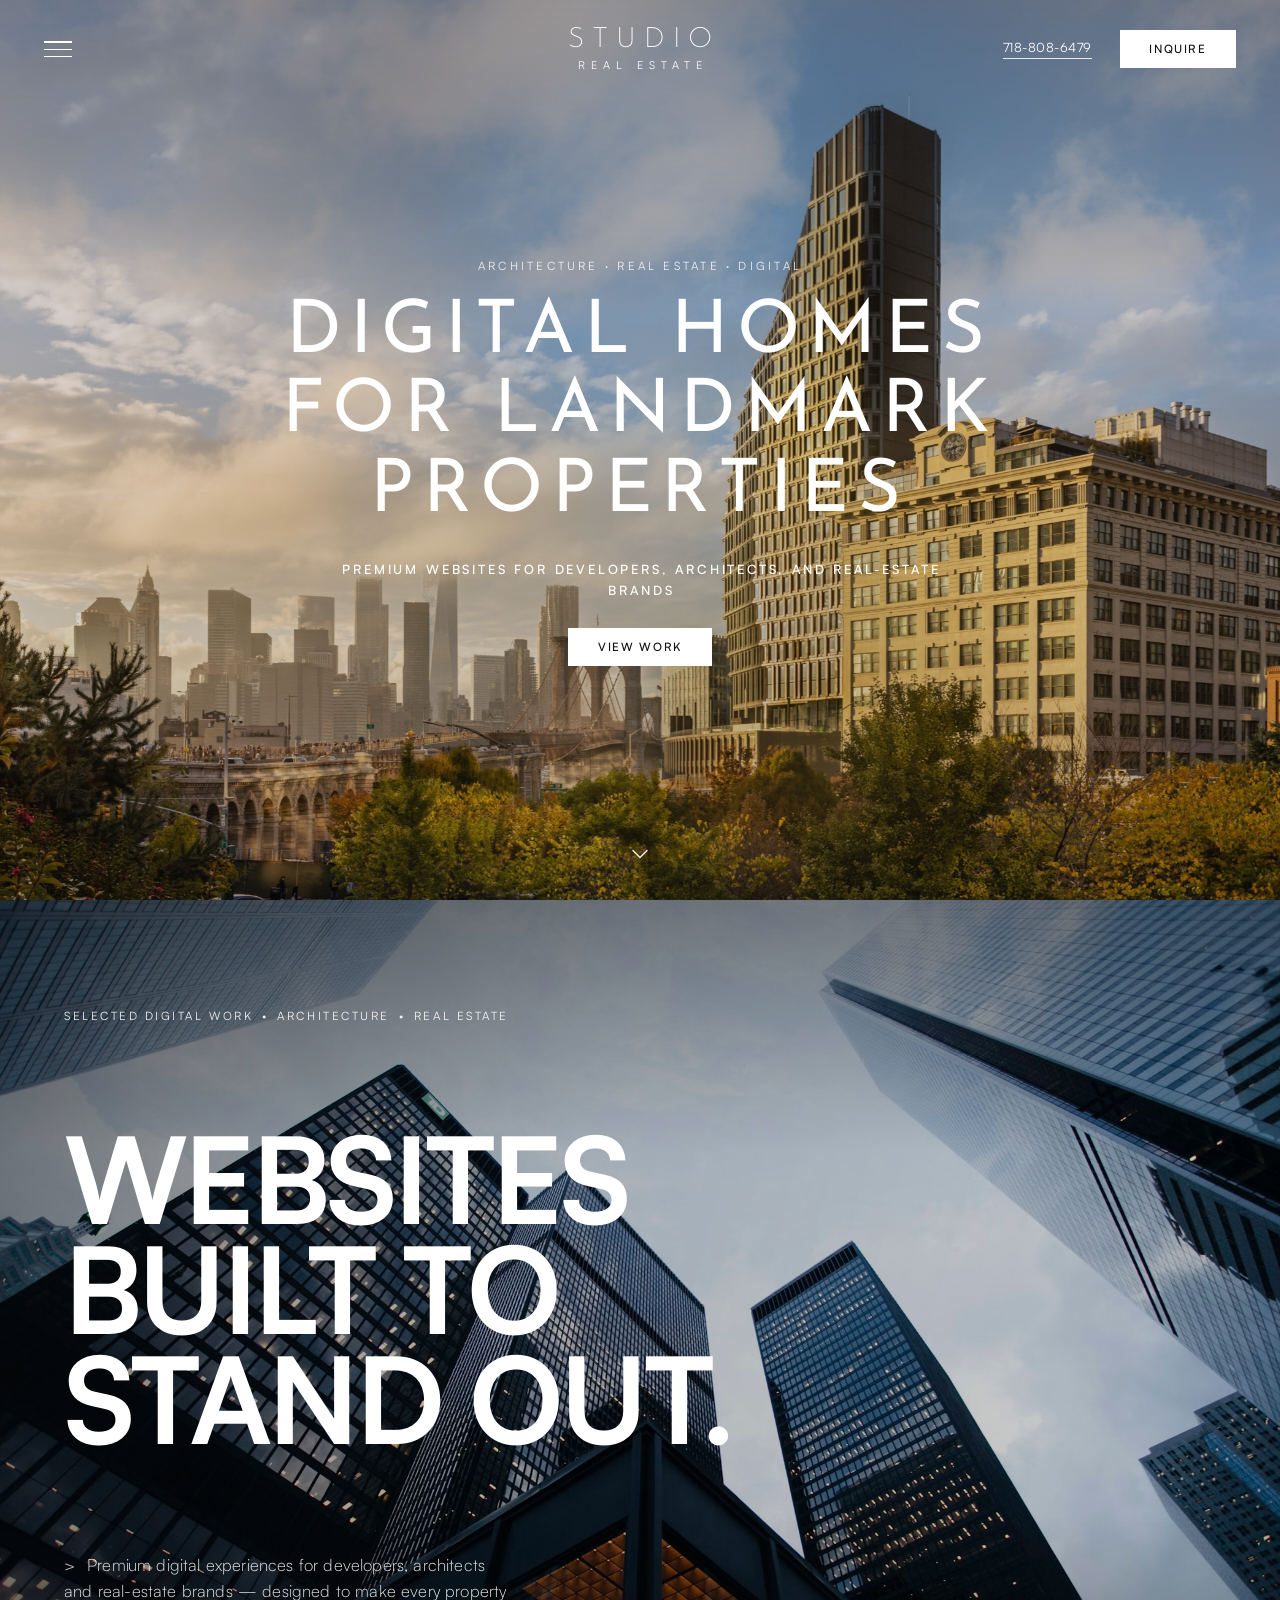
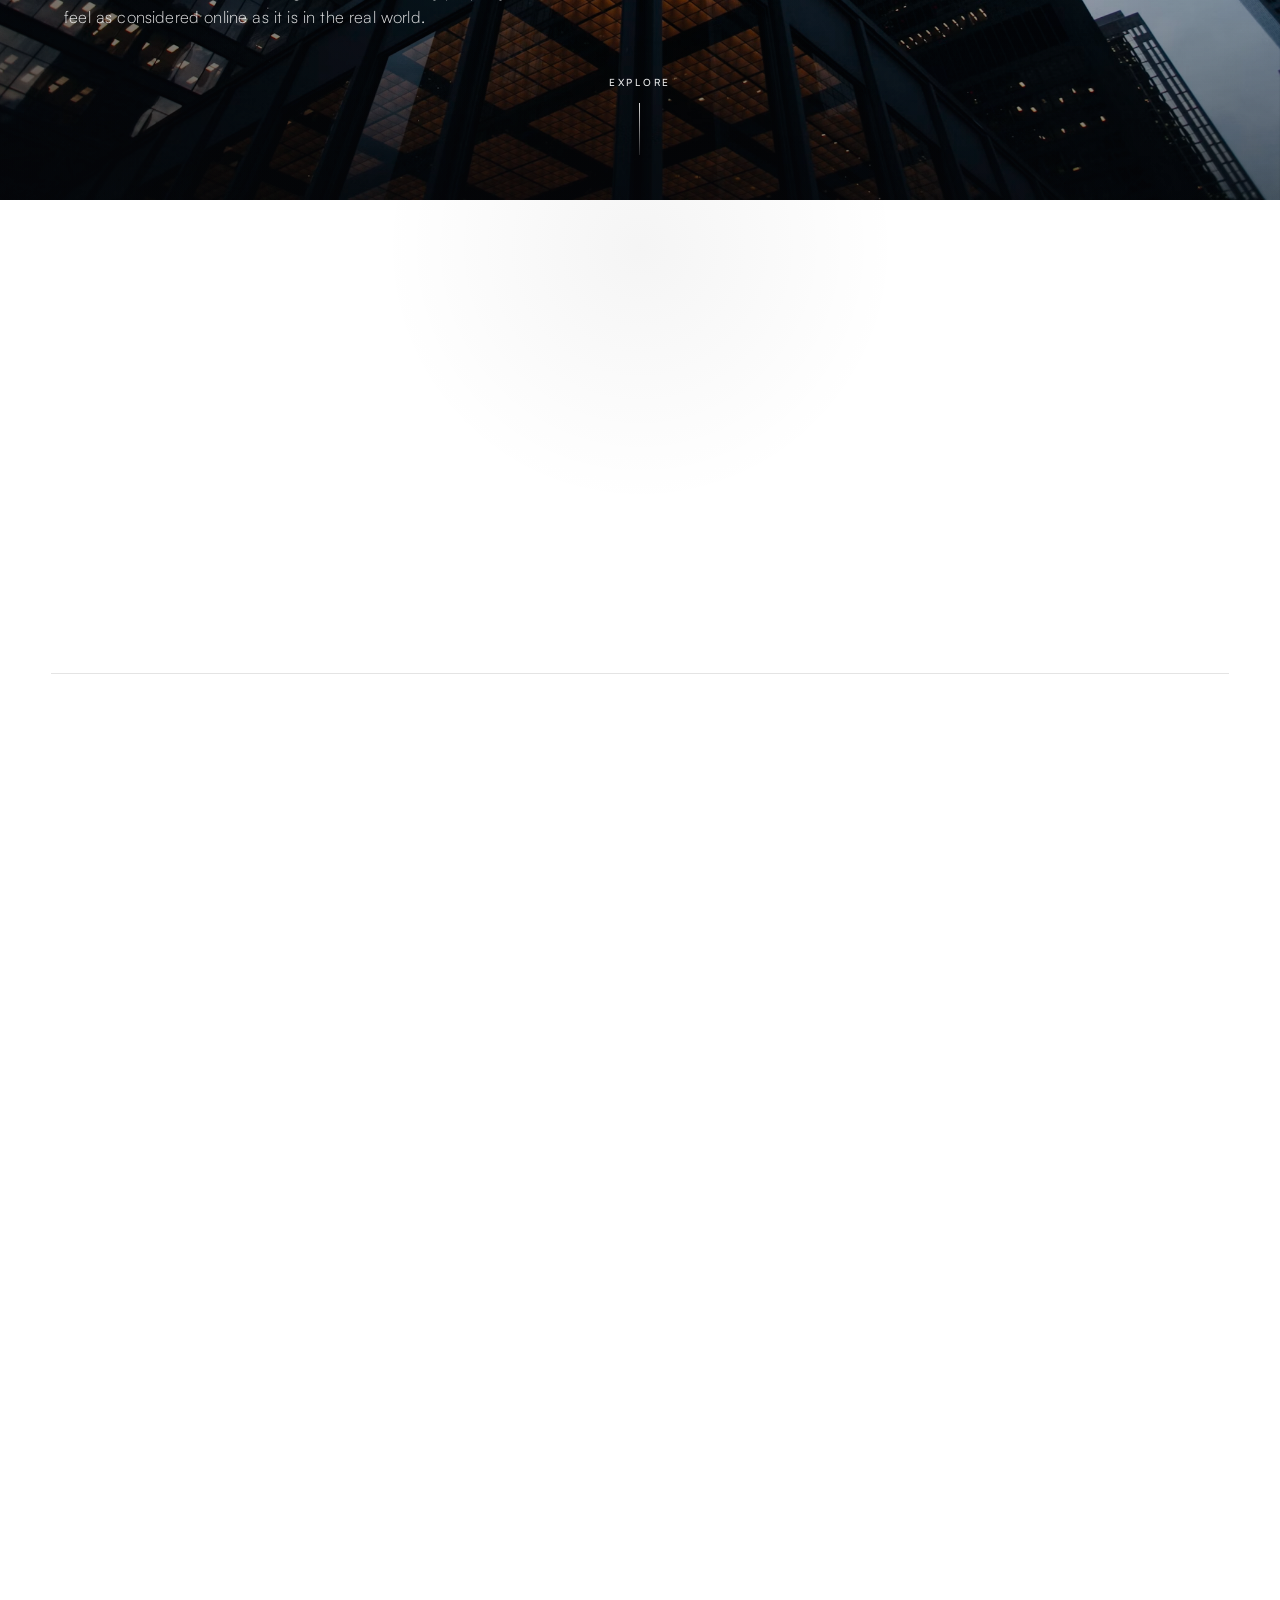
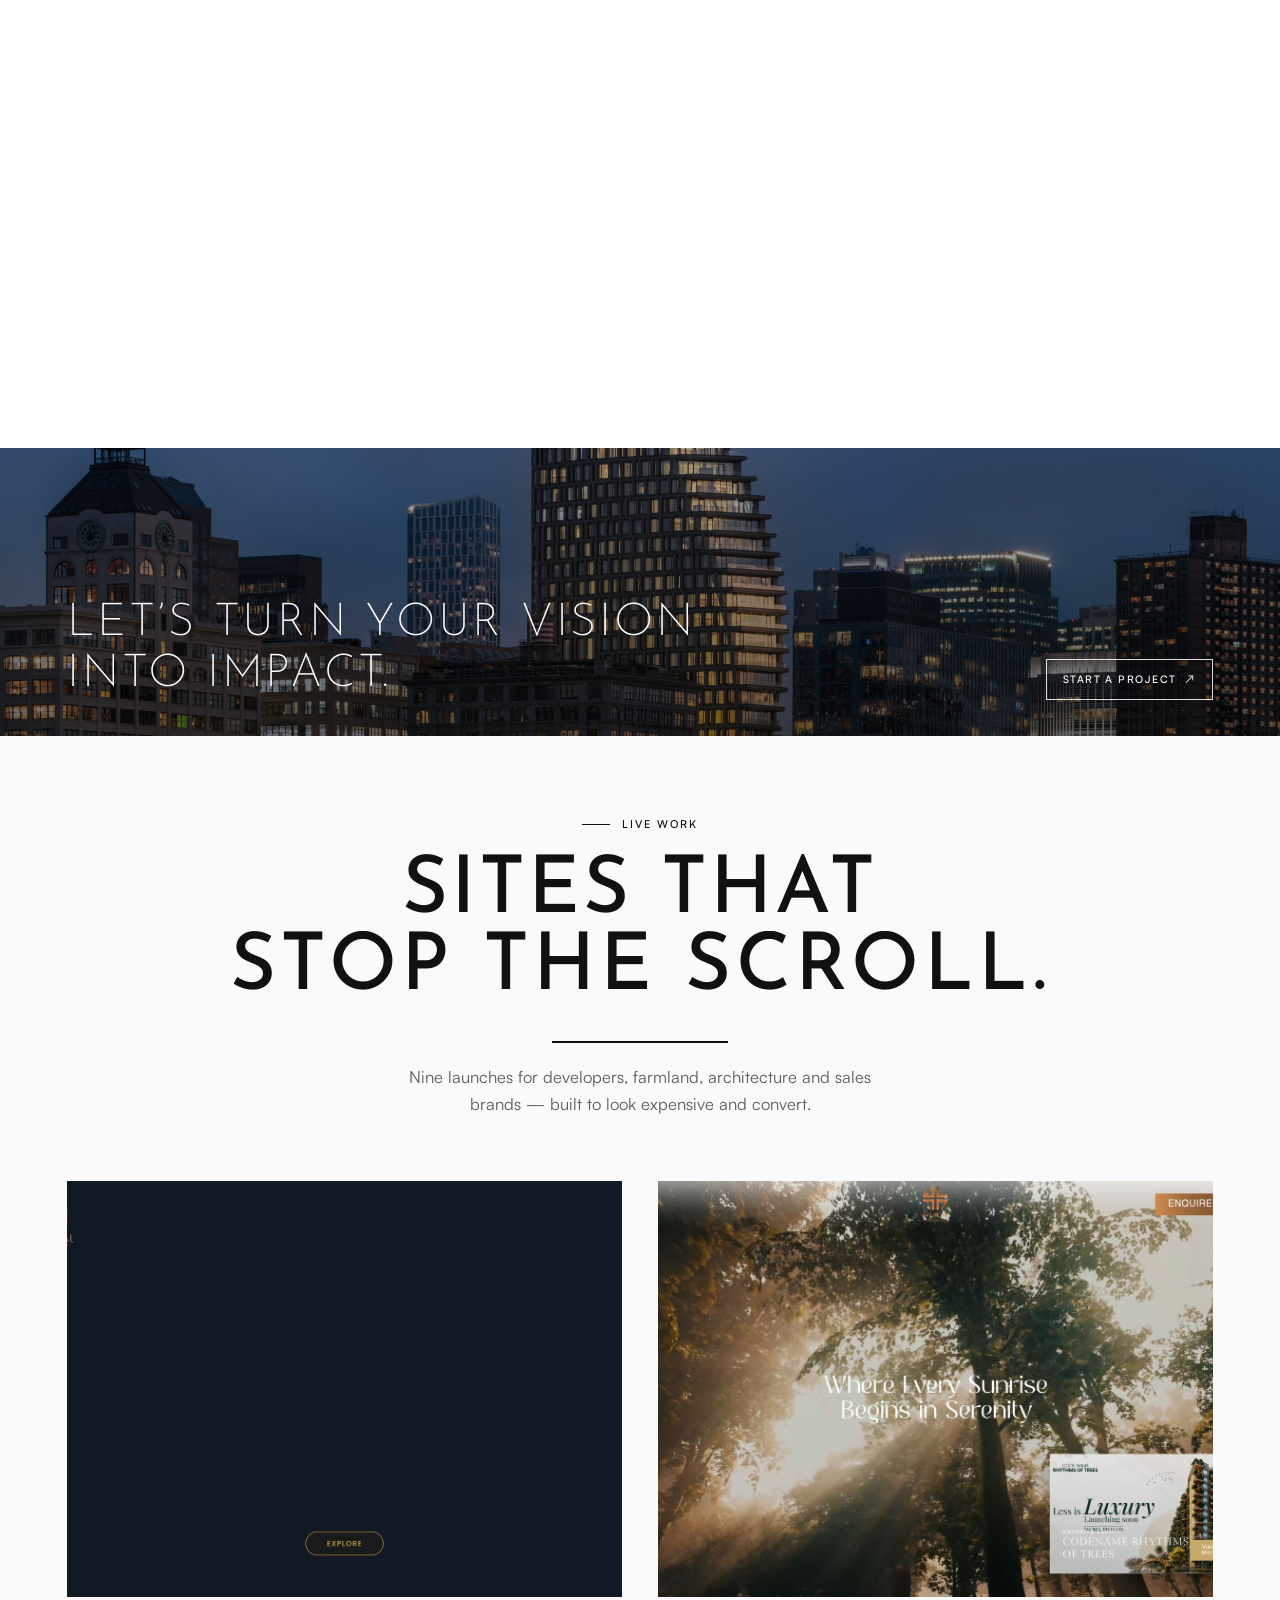
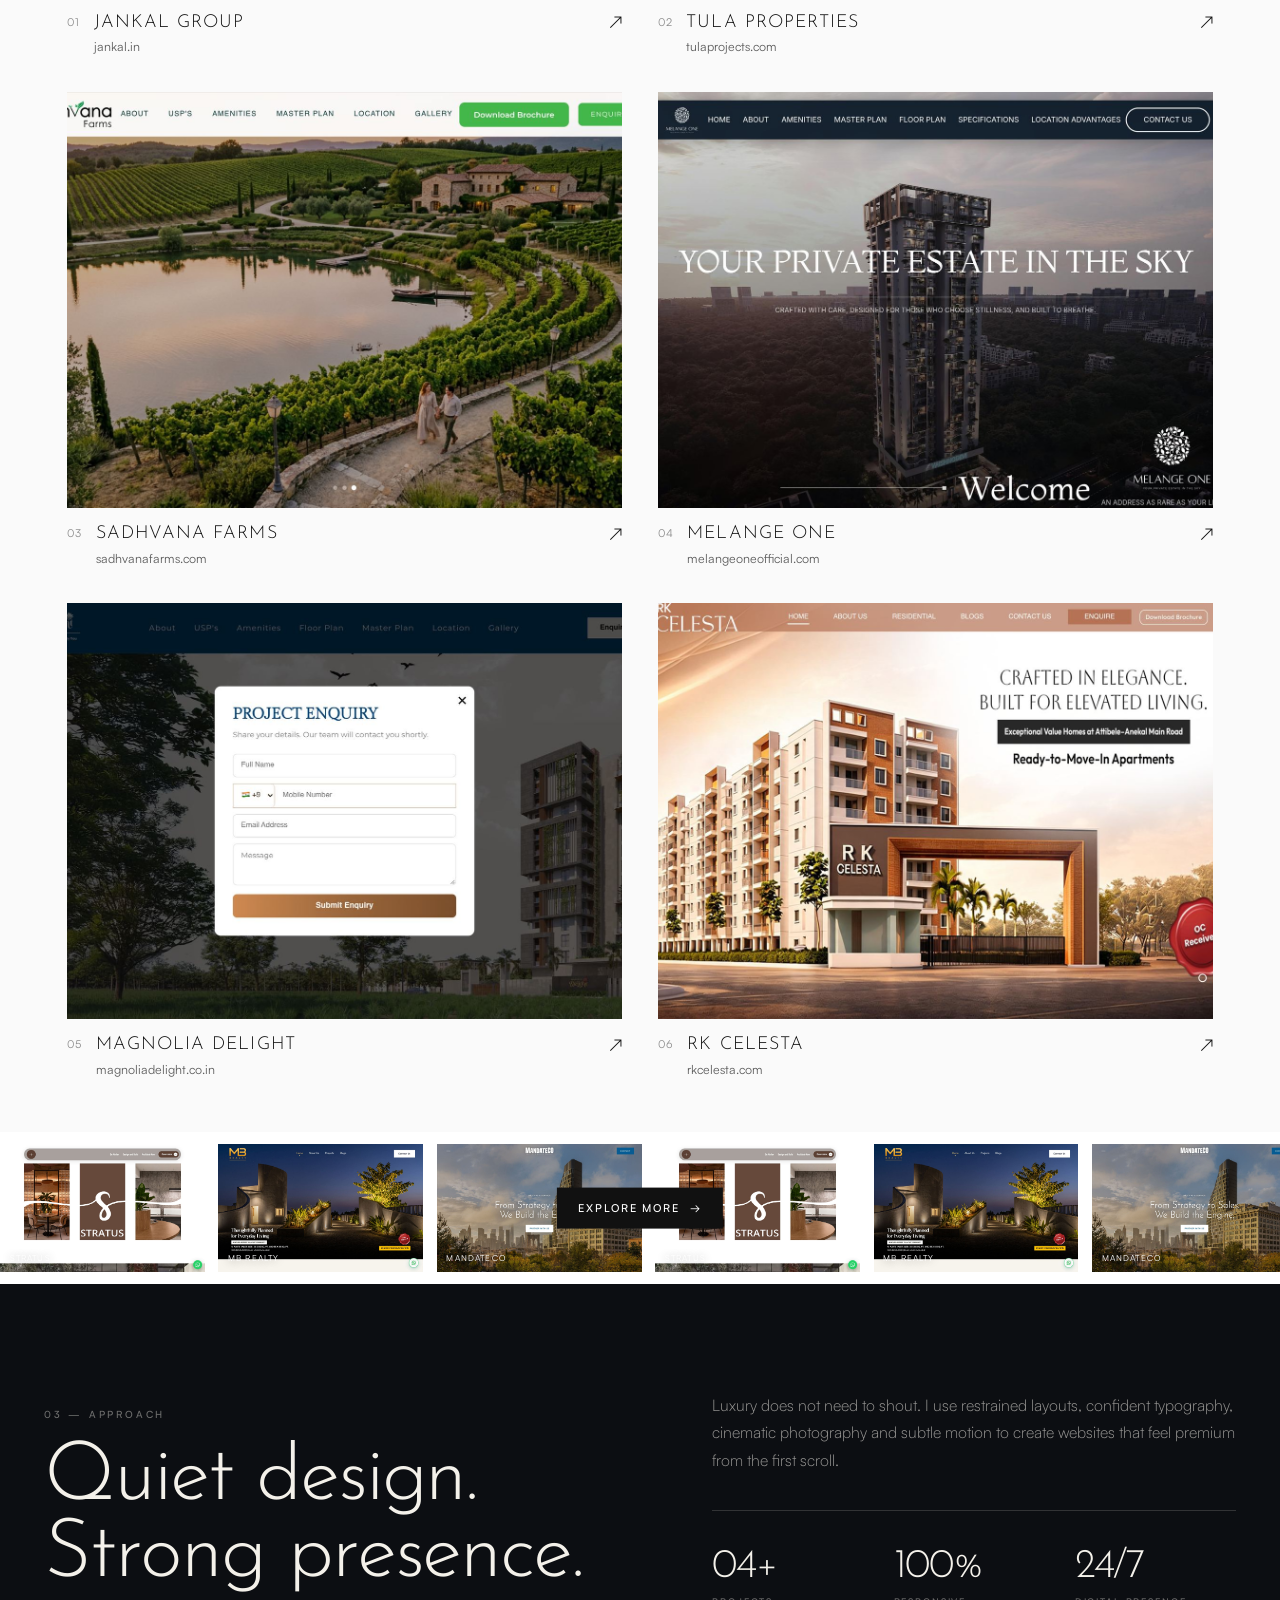
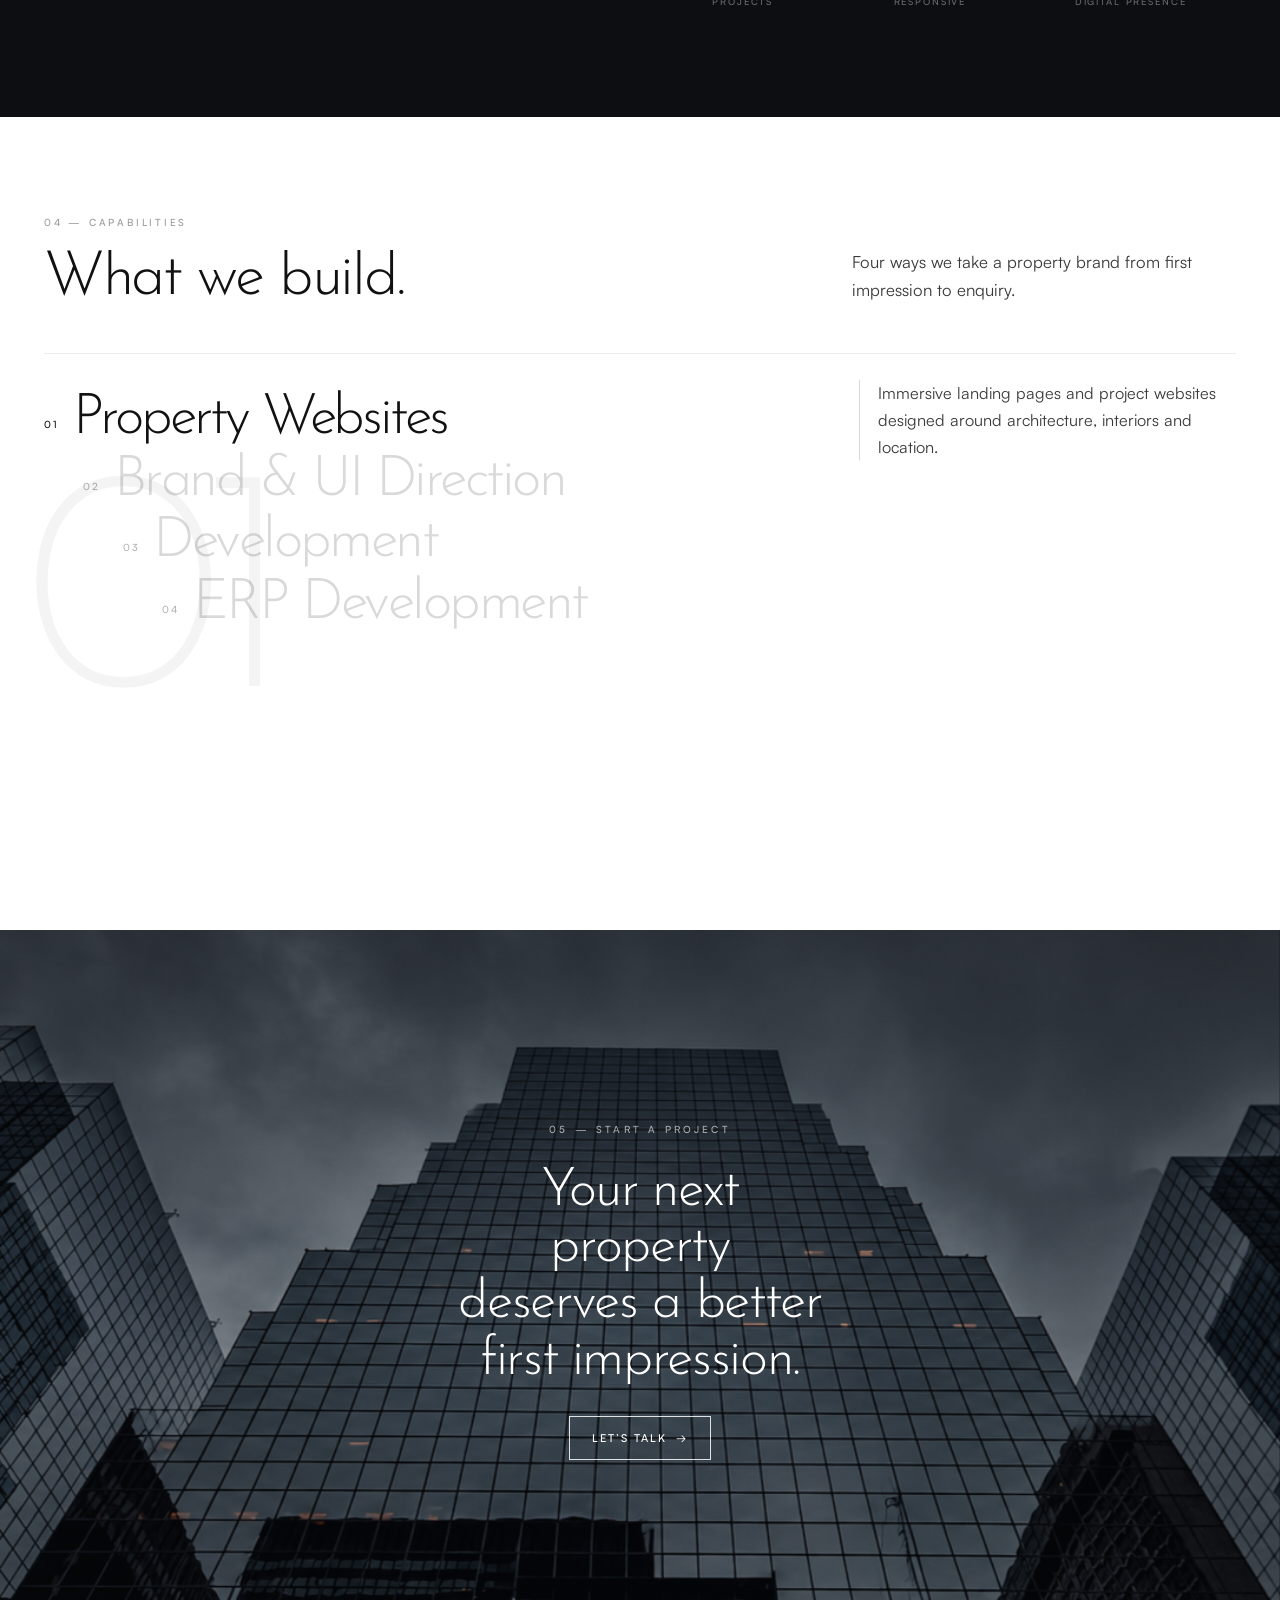
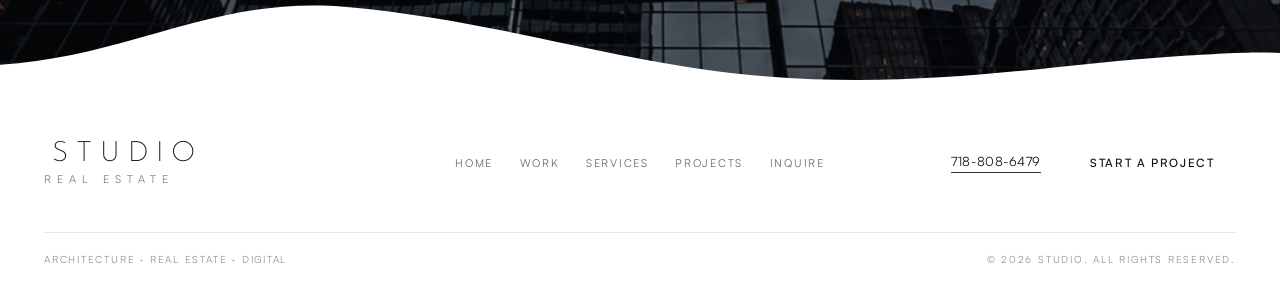
==== commit b73bcb56: "s" ====
--- a/index.html
+++ b/index.html
@@ -325,7 +325,7 @@
               <span class="projects__eyebrow-line" aria-hidden="true"></span>
               Live Work
             </p>
-            <h2 class="projects__title">
+            <h2 class="projects__title" data-projects-title aria-live="polite">
               <span class="projects__title-line">
                 <span>Sites that</span>
               </span>
@@ -334,90 +334,85 @@
               </span>
             </h2>
             <p class="projects__lead">
-              Six launches built to look expensive and convert — beauty, hospitality,
-              SaaS, and brands that needed more than a template.
+              Nine launches for developers, farmland, architecture and sales brands —
+              built to look expensive and convert.
             </p>
           </header>
 
           <ul class="projects__grid">
             <li class="projects__item" data-project-item>
-              <a class="projects__card" href="https://cfab.com/" target="_blank" rel="noopener noreferrer">
-                <div class="projects__media"><img src="images/projects/cfab.jpg" alt="CFAB website" /></div>
+              <a class="projects__card" href="https://jankal.in/" target="_blank" rel="noopener noreferrer">
+                <div class="projects__media"><img src="images/projects/jankal.jpg" alt="Jankal Group website" /></div>
                 <div class="projects__meta">
                   <span class="projects__index">01</span>
                   <div class="projects__copy">
-                    <h3>CFAB</h3>
-                    <p>cfab.com</p>
+                    <h3>Jankal Group</h3>
+                    <p>jankal.in</p>
                   </div>
                   <span class="projects__link" aria-hidden="true">↗</span>
                 </div>
               </a>
             </li>
-
             <li class="projects__item" data-project-item>
-              <a class="projects__card" href="https://trybello.com/" target="_blank" rel="noopener noreferrer">
-                <div class="projects__media"><img src="images/projects/trybello.jpg" alt="Try Bello website" /></div>
+              <a class="projects__card" href="https://tulaprojects.com/" target="_blank" rel="noopener noreferrer">
+                <div class="projects__media"><img src="images/projects/tula.jpg" alt="Tula Properties website" /></div>
                 <div class="projects__meta">
                   <span class="projects__index">02</span>
                   <div class="projects__copy">
-                    <h3>Try Bello</h3>
-                    <p>trybello.com</p>
+                    <h3>Tula Properties</h3>
+                    <p>tulaprojects.com</p>
                   </div>
                   <span class="projects__link" aria-hidden="true">↗</span>
                 </div>
               </a>
             </li>
-
             <li class="projects__item" data-project-item>
-              <a class="projects__card" href="https://natuf.in/" target="_blank" rel="noopener noreferrer">
-                <div class="projects__media"><img src="images/projects/natuf.jpg" alt="Natuf website" /></div>
+              <a class="projects__card" href="https://sadhvanafarms.com/" target="_blank" rel="noopener noreferrer">
+                <div class="projects__media"><img src="images/projects/sadhvana.jpg" alt="Sadhvana Farms website" /></div>
                 <div class="projects__meta">
                   <span class="projects__index">03</span>
                   <div class="projects__copy">
-                    <h3>Natuf</h3>
-                    <p>natuf.in</p>
+                    <h3>Sadhvana Farms</h3>
+                    <p>sadhvanafarms.com</p>
                   </div>
                   <span class="projects__link" aria-hidden="true">↗</span>
                 </div>
               </a>
             </li>
-
             <li class="projects__item" data-project-item>
-              <a class="projects__card" href="https://thrivin.com/" target="_blank" rel="noopener noreferrer">
-                <div class="projects__media"><img src="images/projects/thrivin.jpg" alt="Thrivin website" /></div>
+              <a class="projects__card" href="https://melangeoneofficial.com/" target="_blank" rel="noopener noreferrer">
+                <div class="projects__media"><img src="images/projects/melange.jpg" alt="Melange One website" /></div>
                 <div class="projects__meta">
                   <span class="projects__index">04</span>
                   <div class="projects__copy">
-                    <h3>Thrivin</h3>
-                    <p>thrivin.com</p>
+                    <h3>Melange One</h3>
+                    <p>melangeoneofficial.com</p>
                   </div>
                   <span class="projects__link" aria-hidden="true">↗</span>
                 </div>
               </a>
             </li>
-
             <li class="projects__item" data-project-item>
-              <a class="projects__card" href="https://londonbrowcompany.com/" target="_blank" rel="noopener noreferrer">
-                <div class="projects__media"><img src="images/projects/londonbrow.jpg" alt="London Brow Company website" /></div>
+              <a class="projects__card" href="https://magnoliadelight.co.in/" target="_blank" rel="noopener noreferrer">
+                <div class="projects__media"><img src="images/projects/magnolia.jpg" alt="Magnolia Delight website" /></div>
                 <div class="projects__meta">
                   <span class="projects__index">05</span>
                   <div class="projects__copy">
-                    <h3>London Brow Company</h3>
-                    <p>londonbrowcompany.com</p>
+                    <h3>Magnolia Delight</h3>
+                    <p>magnoliadelight.co.in</p>
                   </div>
                   <span class="projects__link" aria-hidden="true">↗</span>
                 </div>
               </a>
             </li>
-
             <li class="projects__item" data-project-item>
-              <a class="projects__card" href="https://ambela.com/" target="_blank" rel="noopener noreferrer">
-                <div class="projects__media"><img src="images/projects/ambela.jpg" alt="Ambela website" /></div>
+              <a class="projects__card" href="https://rkcelesta.com/" target="_blank" rel="noopener noreferrer">
+                <div class="projects__media"><img src="images/projects/rkcelesta.jpg" alt="RK Celesta website" /></div>
                 <div class="projects__meta">
                   <span class="projects__index">06</span>
                   <div class="projects__copy">
-                    <h3>Ambela</h3>
-                    <p>ambela.com</p>
+                    <h3>RK Celesta</h3>
+                    <p>rkcelesta.com</p>
                   </div>
                   <span class="projects__link" aria-hidden="true">↗</span>
                 </div>
@@ -430,52 +425,40 @@
           <div class="projects__marquee" aria-hidden="true">
             <div class="projects__track">
               <figure class="projects__chip">
-                <img src="images/projects/anastasia.jpg" alt="" />
-                <figcaption>Anastasia</figcaption>
-              </figure>
-              <figure class="projects__chip">
-                <img src="images/projects/englishpadho.jpg" alt="" />
-                <figcaption>English Padho</figcaption>
-              </figure>
-              <figure class="projects__chip">
-                <img src="images/projects/touristalindia.jpg" alt="" />
-                <figcaption>Touristal India</figcaption>
-              </figure>
-              <figure class="projects__chip">
-                <img src="images/projects/dgxfilms.jpg" alt="" />
-                <figcaption>DGX Films</figcaption>
-              </figure>
-              <figure class="projects__chip">
-                <img src="images/projects/butlerco.jpg" alt="" />
-                <figcaption>Butler Co</figcaption>
-              </figure>
-              <figure class="projects__chip">
-                <img src="images/projects/saas.jpg" alt="" />
-                <figcaption>SaaS</figcaption>
-              </figure>
-              <figure class="projects__chip">
-                <img src="images/projects/anastasia.jpg" alt="" />
-                <figcaption>Anastasia</figcaption>
-              </figure>
-              <figure class="projects__chip">
-                <img src="images/projects/englishpadho.jpg" alt="" />
-                <figcaption>English Padho</figcaption>
-              </figure>
-              <figure class="projects__chip">
-                <img src="images/projects/touristalindia.jpg" alt="" />
-                <figcaption>Touristal India</figcaption>
-              </figure>
-              <figure class="projects__chip">
-                <img src="images/projects/dgxfilms.jpg" alt="" />
-                <figcaption>DGX Films</figcaption>
-              </figure>
-              <figure class="projects__chip">
-                <img src="images/projects/butlerco.jpg" alt="" />
-                <figcaption>Butler Co</figcaption>
-              </figure>
-              <figure class="projects__chip">
-                <img src="images/projects/saas.jpg" alt="" />
-                <figcaption>SaaS</figcaption>
+                <img src="images/projects/stratus.jpg" alt="" />
+                <figcaption>Stratus</figcaption>
+              </figure>
+              <figure class="projects__chip">
+                <img src="images/projects/mbrealty.jpg" alt="" />
+                <figcaption>MB Realty</figcaption>
+              </figure>
+              <figure class="projects__chip">
+                <img src="images/projects/mandateco.jpg" alt="" />
+                <figcaption>Mandateco</figcaption>
+              </figure>
+              <figure class="projects__chip">
+                <img src="images/projects/stratus.jpg" alt="" />
+                <figcaption>Stratus</figcaption>
+              </figure>
+              <figure class="projects__chip">
+                <img src="images/projects/mbrealty.jpg" alt="" />
+                <figcaption>MB Realty</figcaption>
+              </figure>
+              <figure class="projects__chip">
+                <img src="images/projects/mandateco.jpg" alt="" />
+                <figcaption>Mandateco</figcaption>
+              </figure>
+              <figure class="projects__chip">
+                <img src="images/projects/stratus.jpg" alt="" />
+                <figcaption>Stratus</figcaption>
+              </figure>
+              <figure class="projects__chip">
+                <img src="images/projects/mbrealty.jpg" alt="" />
+                <figcaption>MB Realty</figcaption>
+              </figure>
+              <figure class="projects__chip">
+                <img src="images/projects/mandateco.jpg" alt="" />
+                <figcaption>Mandateco</figcaption>
               </figure>
             </div>
           </div>
@@ -616,32 +599,45 @@
     </main>
 
     <footer class="site-footer" data-animate-section>
-      <div class="site-footer__inner">
-        <a class="brand site-footer__brand" href="#hero" aria-label="Studio home">
-          <span class="brand__name">Studio</span>
-          <span class="brand__place">Real Estate</span>
-        </a>
-
-        <nav class="site-footer__nav" aria-label="Footer">
-          <a href="#hero">Home</a>
-          <a href="#statement">Work</a>
-          <a href="#services">Services</a>
-          <a href="#projects">Projects</a>
-          <a href="#inquire">Inquire</a>
-        </nav>
-
-        <div class="site-footer__actions">
-          <a class="site-footer__phone" href="tel:7188086479">718-808-6479</a>
-          <a class="btn-inquire site-footer__btn" href="#start">Start a project</a>
-        </div>
-      </div>
-
-      <div class="site-footer__bar">
-        <p>Architecture · Real Estate · Digital</p>
-        <p>© 2026 Studio. All rights reserved.</p>
+      <svg
+        class="site-footer__wave"
+        viewBox="0 0 1440 160"
+        preserveAspectRatio="none"
+        aria-hidden="true"
+      >
+        <path
+          d="M0,118 C150,108 240,34 390,48 C560,64 700,118 860,132 C1040,148 1180,118 1320,108 C1380,104 1415,102 1440,104 L1440,160 L0,160 Z"
+        />
+      </svg>
+
+      <div class="site-footer__body">
+        <div class="site-footer__inner">
+          <a class="brand site-footer__brand" href="#hero" aria-label="Studio home">
+            <span class="brand__name">Studio</span>
+            <span class="brand__place">Real Estate</span>
+          </a>
+
+          <nav class="site-footer__nav" aria-label="Footer">
+            <a href="#hero">Home</a>
+            <a href="#statement">Work</a>
+            <a href="#services">Services</a>
+            <a href="#projects">Projects</a>
+            <a href="#inquire">Inquire</a>
+          </nav>
+
+          <div class="site-footer__actions">
+            <a class="site-footer__phone" href="tel:7188086479">718-808-6479</a>
+            <a class="btn-inquire site-footer__btn" href="#start">Start a project</a>
+          </div>
+        </div>
+
+        <div class="site-footer__bar">
+          <p>Architecture · Real Estate · Digital</p>
+          <p>© 2026 Studio. All rights reserved.</p>
+        </div>
       </div>
     </footer>
 
-    <script src="js/main.js?v=build10"></script>
+    <script src="js/main.js?v=build11"></script>
   </body>
 </html>
--- a/css/style.css
+++ b/css/style.css
@@ -1221,6 +1221,7 @@
   letter-spacing: 0.04em;
   text-transform: uppercase;
   margin-bottom: 1.25rem;
+  min-height: 1.96em;
 }
 
 .projects__title-line {
@@ -1258,6 +1259,19 @@
   filter: blur(0);
   letter-spacing: 0.055em;
   transition-delay: 0.32s;
+}
+
+.projects.is-inview .projects__title-line > span.is-out {
+  opacity: 0;
+  transform: translateY(-85%) scale(0.98);
+  filter: blur(8px);
+  letter-spacing: 0.08em;
+}
+
+.projects.is-inview .projects__title-line > span.is-prep {
+  opacity: 0;
+  transform: translateY(120%) scale(0.96);
+  filter: blur(8px);
 }
 
 .projects__title-line:nth-child(2)::after {
@@ -1273,6 +1287,26 @@
 
 .projects.is-inview .projects__title-line:nth-child(2)::after {
   width: min(11rem, 42%);
+}
+
+.projects.is-live .projects__title-line:nth-child(2)::after {
+  animation: projectsRulePulse 4.8s var(--ease-out) infinite;
+}
+
+@keyframes projectsRulePulse {
+  0%,
+  100% {
+    width: min(11rem, 42%);
+    opacity: 1;
+  }
+  45% {
+    width: min(7.5rem, 28%);
+    opacity: 0.55;
+  }
+  70% {
+    width: min(13rem, 48%);
+    opacity: 1;
+  }
 }
 
 .projects__lead {
@@ -2244,8 +2278,9 @@
    ============================================ */
 
 .start {
+  --footer-wave-h: clamp(4.75rem, 11vw, 8.25rem);
   position: relative;
-  min-height: min(92vh, 54rem);
+  min-height: min(100vh, 58rem);
   display: flex;
   align-items: center;
   justify-content: center;
@@ -2253,6 +2288,8 @@
   color: #ffffff;
   background: #0c0e12;
   isolation: isolate;
+  padding-bottom: calc(var(--footer-wave-h) + clamp(2.5rem, 6vh, 4.5rem));
+  box-sizing: border-box;
 }
 
 .start__media {
@@ -2313,8 +2350,8 @@
   position: relative;
   z-index: 1;
   width: 100%;
-  max-width: 58rem;
-  padding: clamp(5rem, 12vh, 7.5rem) var(--header-pad-x);
+  max-width: 48rem;
+  padding: clamp(4rem, 9vh, 6rem) var(--header-pad-x) clamp(3.5rem, 8vh, 5.5rem);
   text-align: center;
   display: flex;
   flex-direction: column;
@@ -2342,11 +2379,11 @@
 .start__title {
   font-family: "Josefin Sans", sans-serif;
   font-weight: 300;
-  font-size: clamp(2.4rem, 7.2vw, 5.35rem);
-  line-height: 0.98;
-  letter-spacing: -0.03em;
-  margin-bottom: clamp(1.75rem, 4vh, 2.5rem);
-  min-height: 3.92em;
+  font-size: clamp(1.75rem, 4.6vw, 3.35rem);
+  line-height: 1.05;
+  letter-spacing: -0.025em;
+  margin-bottom: clamp(1.35rem, 3vh, 2rem);
+  min-height: 4.2em;
 }
 
 .start__line {
@@ -2450,10 +2487,36 @@
    ============================================ */
 
 .site-footer {
-  background: #0c0e12;
-  color: #ffffff;
-  padding: clamp(3.25rem, 8vh, 5.5rem) var(--header-pad-x) clamp(1.35rem, 3vh, 2rem);
-  border-top: 1px solid rgba(255, 255, 255, 0.08);
+  --footer-wave-h: clamp(4.75rem, 11vw, 8.25rem);
+  position: relative;
+  z-index: 2;
+  margin-top: calc(var(--footer-wave-h) * -1);
+  background: #ffffff;
+  color: #111111;
+  padding: 0;
+  border-top: 0;
+}
+
+.site-footer__wave {
+  position: absolute;
+  left: 0;
+  right: 0;
+  top: 0;
+  width: 100%;
+  height: var(--footer-wave-h);
+  display: block;
+  pointer-events: none;
+  transform: translateY(-99%);
+}
+
+.site-footer__wave path {
+  fill: #ffffff;
+}
+
+.site-footer__body {
+  background: #ffffff;
+  color: #111111;
+  padding: clamp(1.75rem, 4vh, 2.75rem) var(--header-pad-x) clamp(1.35rem, 3vh, 2rem);
 }
 
 .site-footer__inner {
@@ -2463,6 +2526,7 @@
   gap: 1.5rem 2rem;
   max-width: 90rem;
   margin: 0 auto;
+  padding-top: 0.35rem;
   padding-bottom: clamp(2.25rem, 5vh, 3.5rem);
 }
 
@@ -2471,10 +2535,12 @@
   align-items: flex-start;
   text-align: left;
   z-index: 1;
+  color: #111111;
 }
 
 .site-footer__brand .brand__place {
   padding-left: 0;
+  color: rgba(17, 17, 17, 0.55);
 }
 
 .site-footer__nav {
@@ -2490,11 +2556,13 @@
   font-size: 0.68rem;
   letter-spacing: 0.16em;
   text-transform: uppercase;
-  opacity: 0.72;
-  transition: opacity 0.25s ease;
+  color: rgba(17, 17, 17, 0.62);
+  opacity: 1;
+  transition: color 0.25s ease;
 }
 
 .site-footer__nav a:hover {
+  color: #111111;
   opacity: 1;
 }
 
@@ -2510,13 +2578,26 @@
   font-weight: 400;
   font-size: clamp(0.7rem, 1vw, 0.82rem);
   letter-spacing: 0.04em;
-  border-bottom: 1px solid rgba(255, 255, 255, 0.85);
+  color: #111111;
+  border-bottom: 1px solid rgba(17, 17, 17, 0.85);
   padding-bottom: 1px;
   transition: opacity 0.25s ease;
 }
 
 .site-footer__phone:hover {
-  opacity: 0.75;
+  opacity: 0.7;
+}
+
+.site-footer__btn {
+  color: #111111;
+  border-color: rgba(17, 17, 17, 0.85);
+  background: transparent;
+}
+
+.site-footer__btn:hover {
+  background: #111111;
+  color: #ffffff;
+  border-color: #111111;
 }
 
 .site-footer__bar {
@@ -2527,7 +2608,7 @@
   max-width: 90rem;
   margin: 0 auto;
   padding-top: 1.25rem;
-  border-top: 1px solid rgba(255, 255, 255, 0.1);
+  border-top: 1px solid rgba(17, 17, 17, 0.1);
 }
 
 .site-footer__bar p {
@@ -2536,13 +2617,19 @@
   font-size: 0.62rem;
   letter-spacing: 0.18em;
   text-transform: uppercase;
-  opacity: 0.48;
+  color: rgba(17, 17, 17, 0.45);
+  opacity: 1;
 }
 
 .site-footer__inner > *,
 .site-footer__bar {
   transform: translateY(16px);
-  transition: transform 0.9s var(--ease-out);
+  transition:
+    opacity 0.9s var(--ease-out),
+    transform 0.9s var(--ease-out),
+    background 0.35s var(--ease-out),
+    color 0.35s var(--ease-out),
+    border-color 0.35s var(--ease-out);
 }
 
 .site-footer.is-inview .site-footer__inner > *,
@@ -2551,15 +2638,15 @@
 }
 
 .site-footer.is-inview .site-footer__nav {
-  transition-delay: 0.08s;
+  transition-delay: 0.12s;
 }
 
 .site-footer.is-inview .site-footer__actions {
-  transition-delay: 0.14s;
+  transition-delay: 0.18s;
 }
 
 .site-footer.is-inview .site-footer__bar {
-  transition-delay: 0.2s;
+  transition-delay: 0.24s;
 }
 
 /* ============================================
@@ -2713,7 +2800,7 @@
   }
 
   .start__title {
-    font-size: clamp(2.35rem, 11vw, 3.75rem);
+    font-size: clamp(1.55rem, 7.5vw, 2.45rem);
   }
 
   .start__line > span {
@@ -2858,7 +2945,8 @@
   .approach.is-live .approach__rule,
   .approach.is-live .approach__rule::after,
   .approach.is-live .approach__stats li,
-  .approach.is-live .approach__value {
+  .approach.is-live .approach__value,
+  .projects.is-live .projects__title-line:nth-child(2)::after {
     animation: none;
   }
 
@@ -2922,6 +3010,7 @@
   .site-footer__inner > *,
   .site-footer__bar {
     transform: none;
+    opacity: 1;
   }
 
   .services__title-line > span,
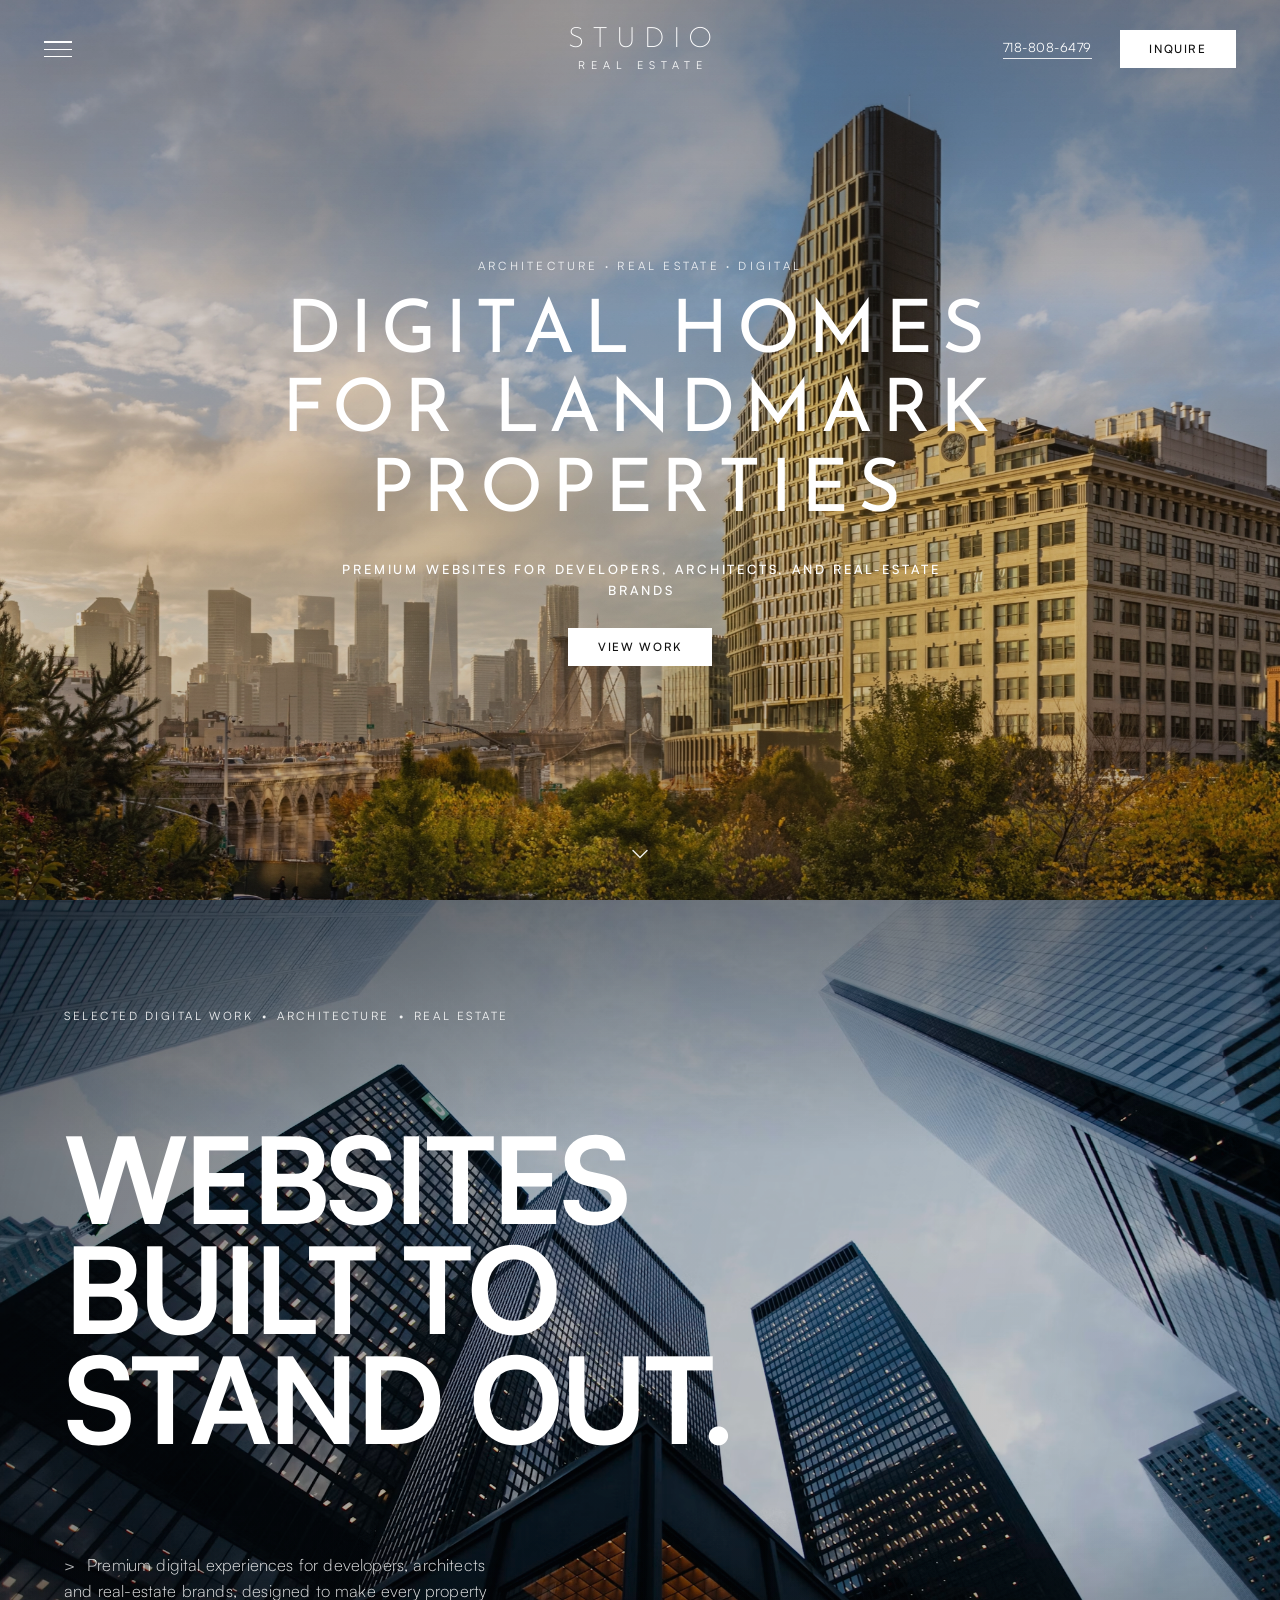
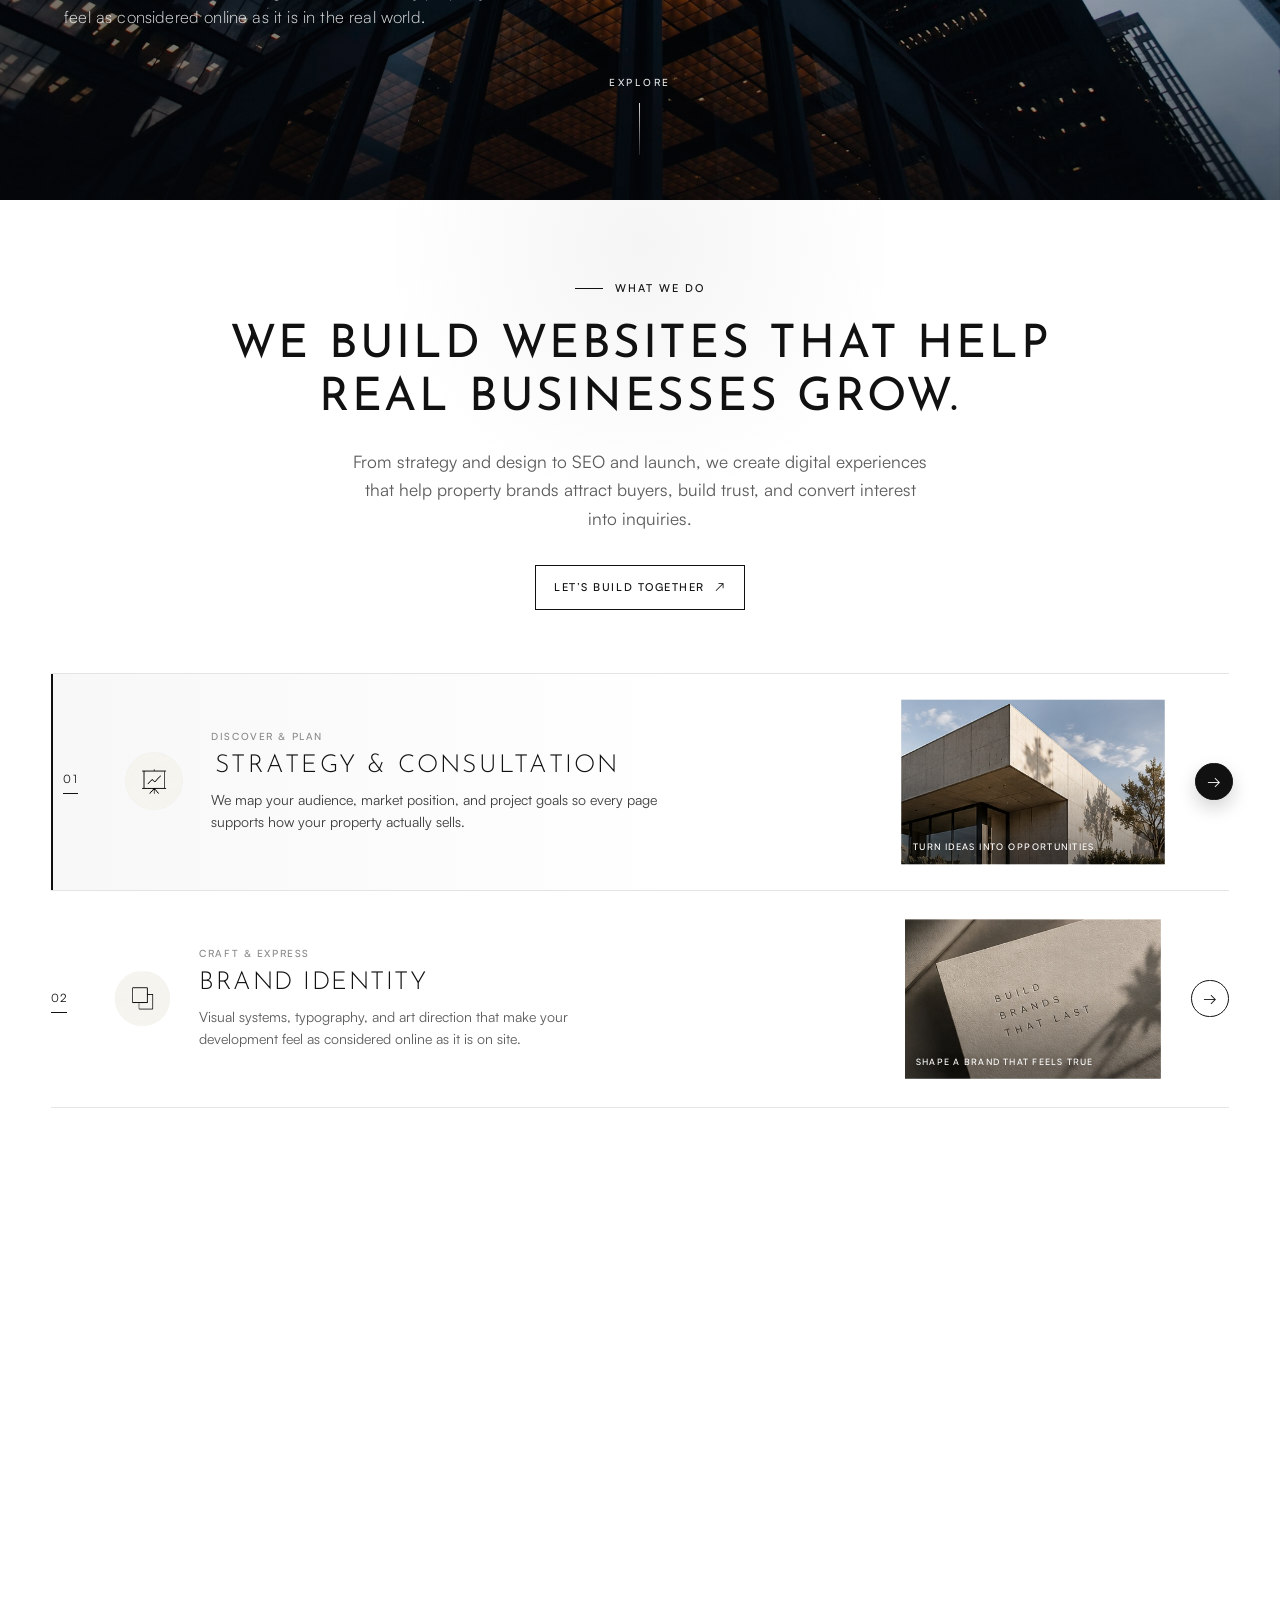
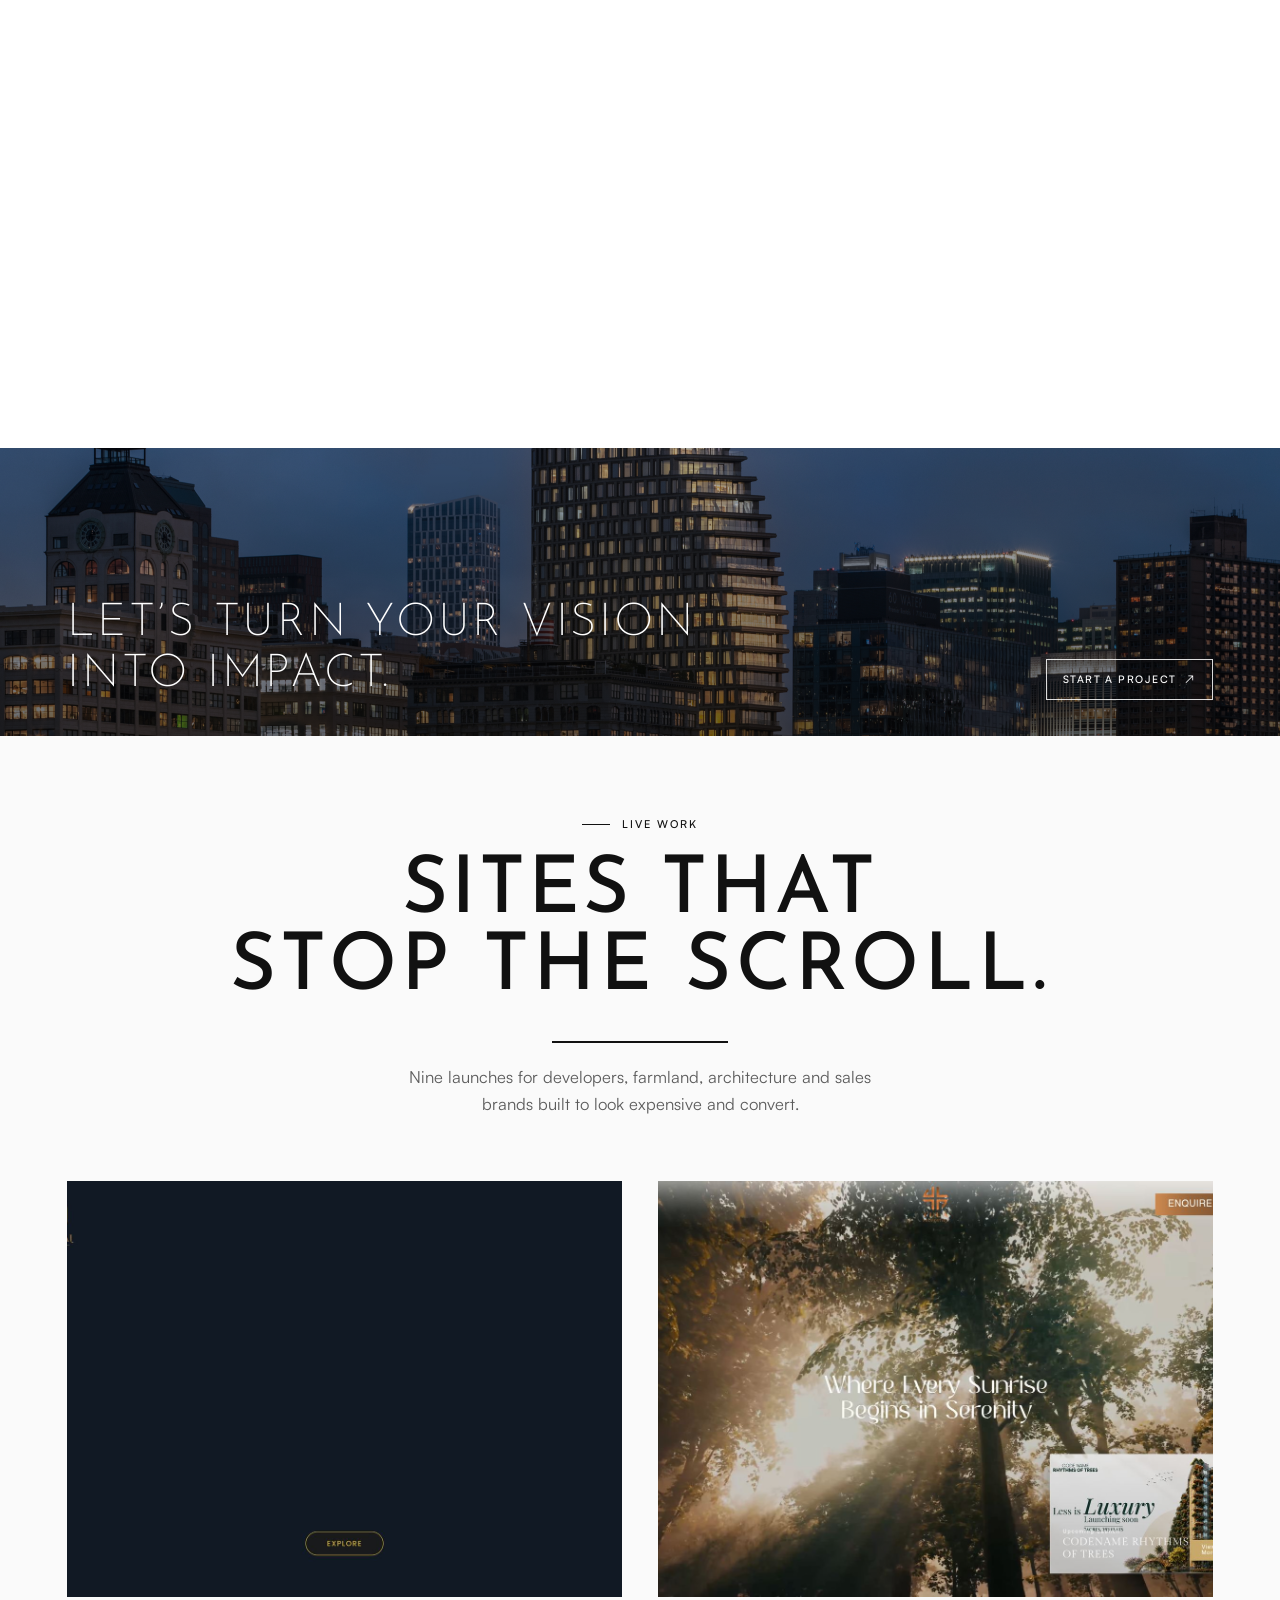
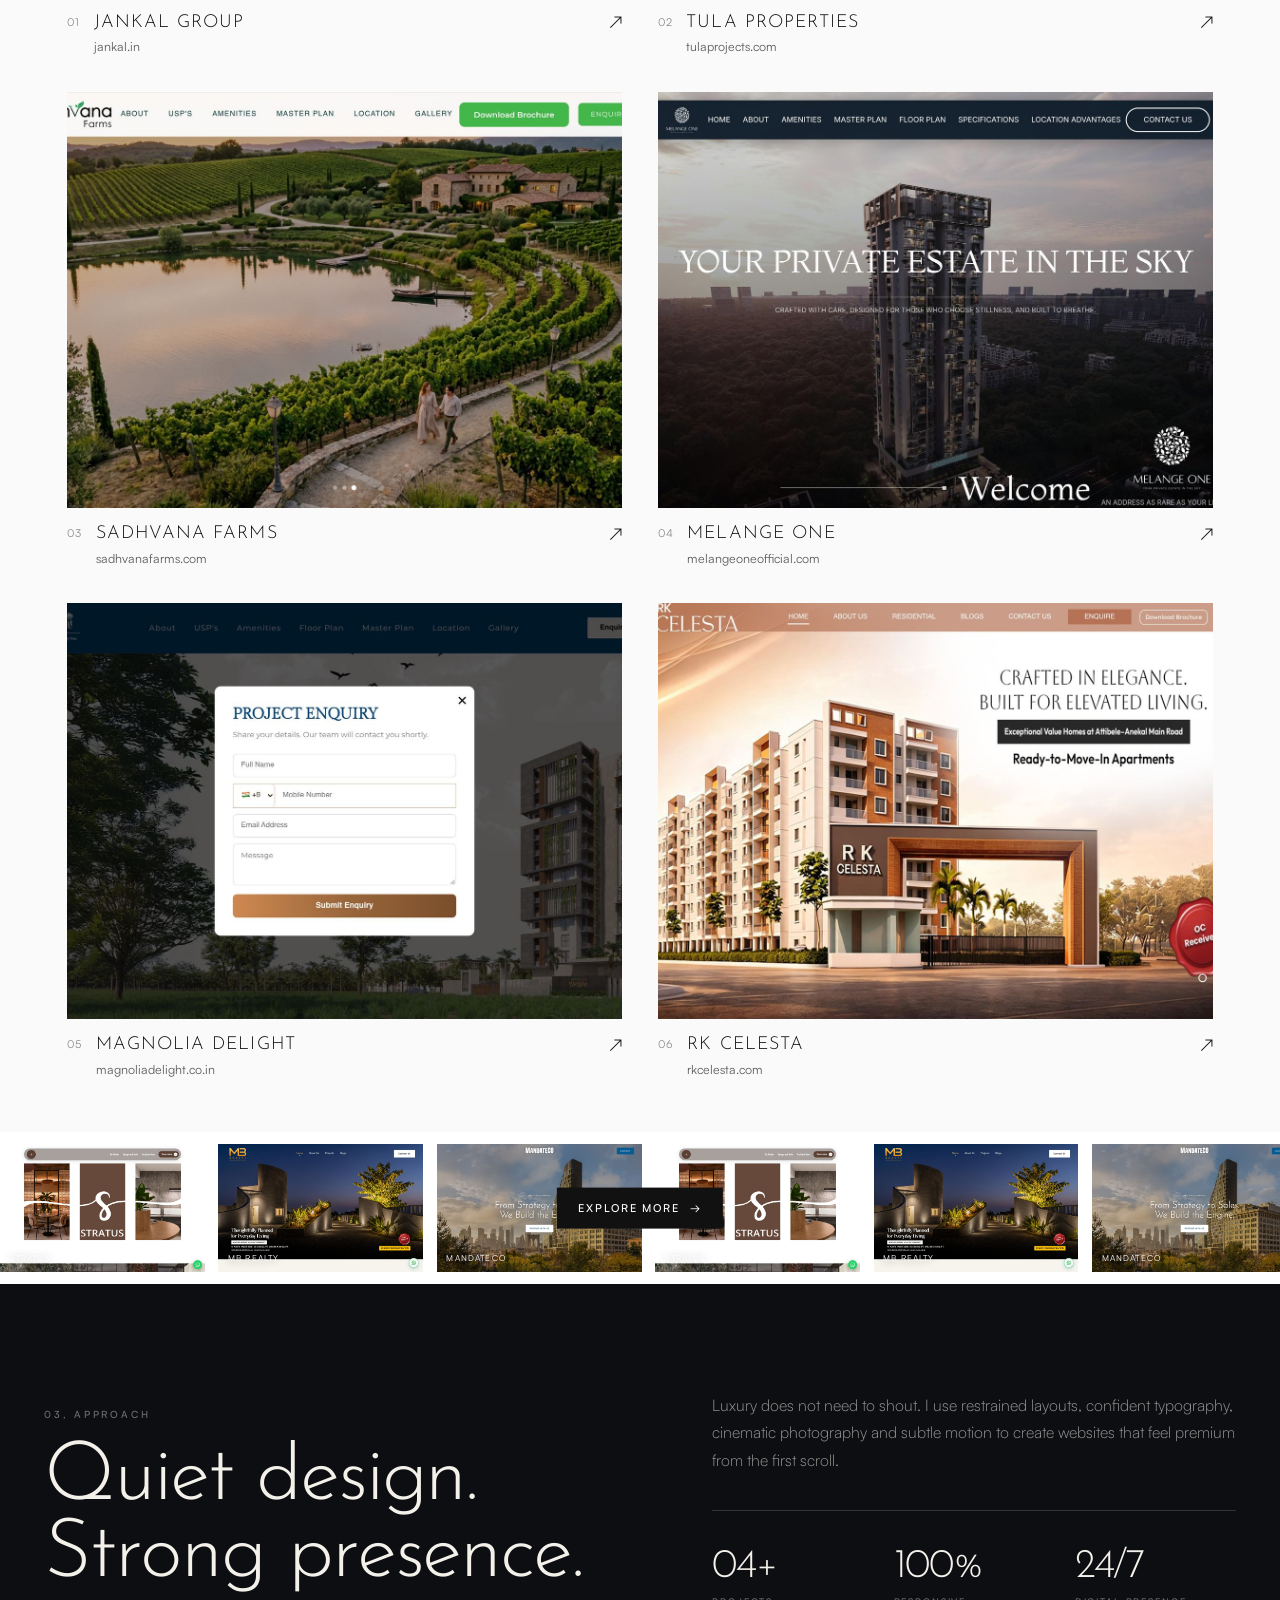
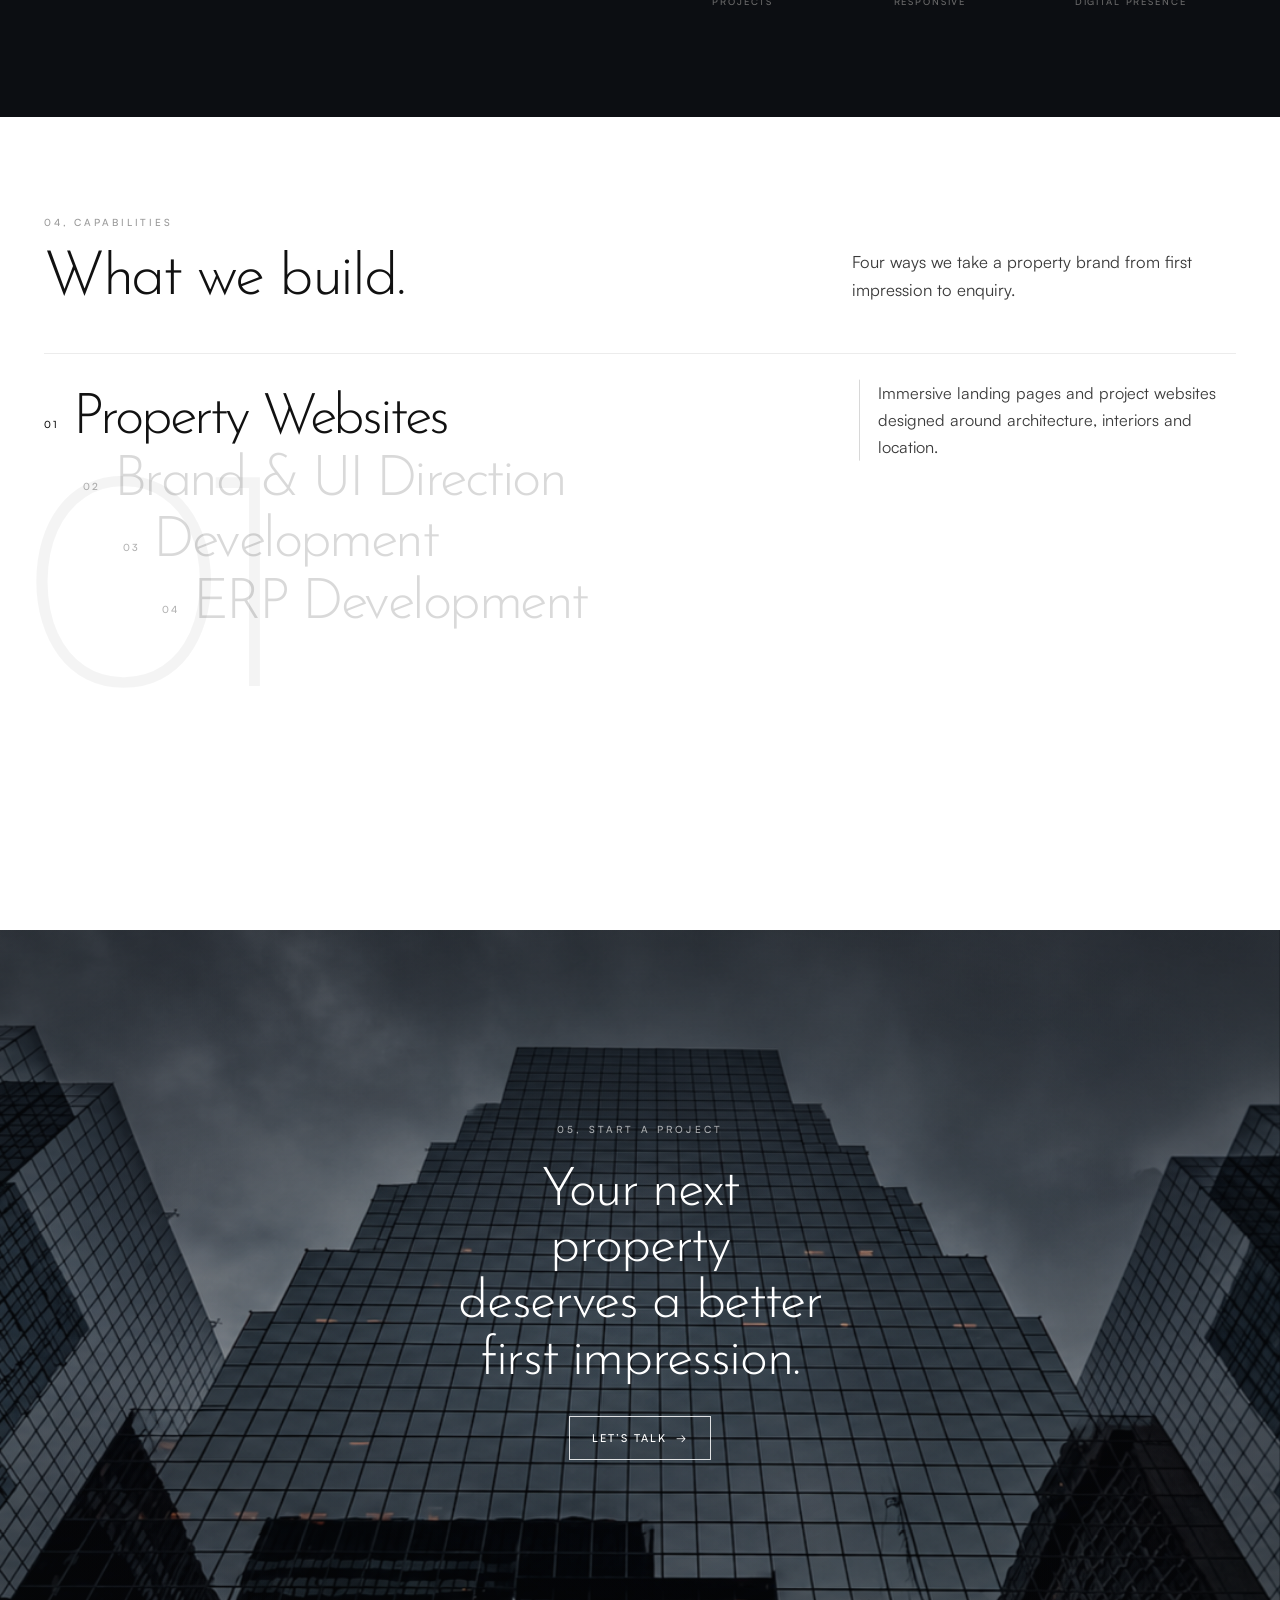
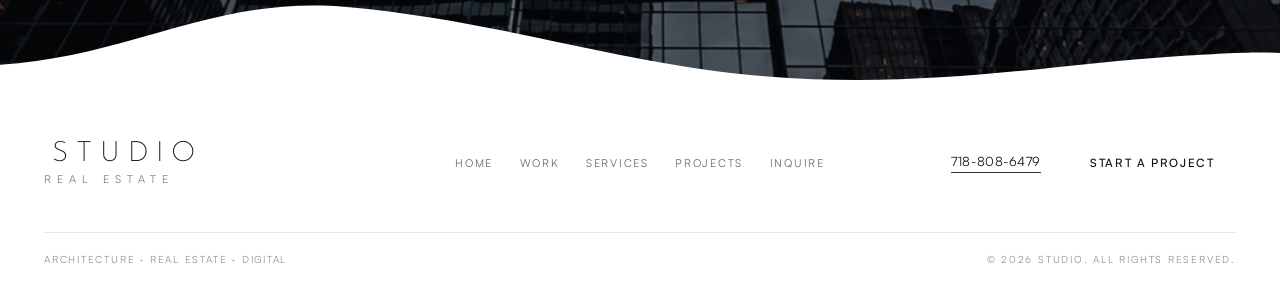
==== commit bb8945a8: "s" ====
--- a/index.html
+++ b/index.html
@@ -36,7 +36,7 @@
         <ul class="site-menu__links">
           <li><a href="#hero">Home</a></li>
           <li><a href="#statement">Work</a></li>
-          <li><a href="#services">Services</a></li>
+          <li><a href="service.html">Services</a></li>
           <li><a href="#start">Start a Project</a></li>
           <li><a href="#projects">Projects</a></li>
         </ul>
@@ -123,7 +123,7 @@
           <p class="statement__copy">
             <span class="statement__caret" aria-hidden="true">&gt;</span>
             Premium digital experiences for developers, architects and
-            real-estate brands — designed to make every property feel as
+            real-estate brands, designed to make every property feel as
             considered online as it is in the real world.
           </p>
 
@@ -155,7 +155,7 @@
               experiences that help property brands attract buyers, build trust,
               and convert interest into inquiries.
             </p>
-            <a class="services__cta" href="#inquire">
+            <a class="services__cta" href="service.html">
               Let’s build together
               <span class="services__cta-icon" aria-hidden="true">↗</span>
             </a>
@@ -216,7 +216,7 @@
                   <p class="services__tag">Design &amp; Experience</p>
                   <h3>Web Design</h3>
                   <p>
-                    Editorial layouts for residences, amenities, and listings —
+                    Editorial layouts for residences, amenities, and listings 
                     designed to feel premium, clear, and easy to navigate.
                   </p>
                 </div>
@@ -239,7 +239,7 @@
                   <h3>Development</h3>
                   <p>
                     Fast, responsive builds with CMS tools for availability,
-                    floor plans, and updates — without constant developer help.
+                    floor plans, and updates, without constant developer help.
                   </p>
                 </div>
                 <div class="services__thumb">
@@ -334,7 +334,7 @@
               </span>
             </h2>
             <p class="projects__lead">
-              Nine launches for developers, farmland, architecture and sales brands —
+              Nine launches for developers, farmland, architecture and sales brands 
               built to look expensive and convert.
             </p>
           </header>
@@ -473,7 +473,7 @@
       <section class="approach" id="approach" data-animate-section>
         <div class="approach__wrap">
           <header class="approach__heading">
-            <p class="approach__eyebrow">03 — Approach</p>
+            <p class="approach__eyebrow">03, Approach</p>
             <h2 class="approach__title" data-approach-title aria-live="polite">
               <span class="approach__title-line"><span>Quiet design.</span></span>
               <span class="approach__title-line"><span>Strong presence.</span></span>
@@ -508,7 +508,7 @@
       <section class="build" id="capabilities" data-animate-section>
         <div class="build__wrap">
           <header class="build__intro">
-            <p class="build__eyebrow">04 — Capabilities</p>
+            <p class="build__eyebrow">04, Capabilities</p>
             <div class="build__intro-row">
               <h2 class="build__title">
                 <span class="build__title-line"><span>What we build.</span></span>
@@ -556,7 +556,7 @@
                   <span class="build__name">ERP Development</span>
                 </button>
                 <p class="build__copy">
-                  Custom ERP systems for managing the project — from inventory, tasks and timelines to teams and delivery.
+                  Custom ERP systems for managing the project, from inventory, tasks and timelines to teams and delivery.
                 </p>
               </li>
             </ol>
@@ -582,7 +582,7 @@
         </div>
 
         <div class="start__content">
-          <p class="start__eyebrow">05 — Start a project</p>
+          <p class="start__eyebrow">05, Start a project</p>
           <h2 class="start__title" data-start-title aria-live="polite">
             <span class="start__line"><span>Your next</span></span>
             <span class="start__line"><span>property</span></span>
@@ -620,7 +620,7 @@
           <nav class="site-footer__nav" aria-label="Footer">
             <a href="#hero">Home</a>
             <a href="#statement">Work</a>
-            <a href="#services">Services</a>
+            <a href="service.html">Services</a>
             <a href="#projects">Projects</a>
             <a href="#inquire">Inquire</a>
           </nav>
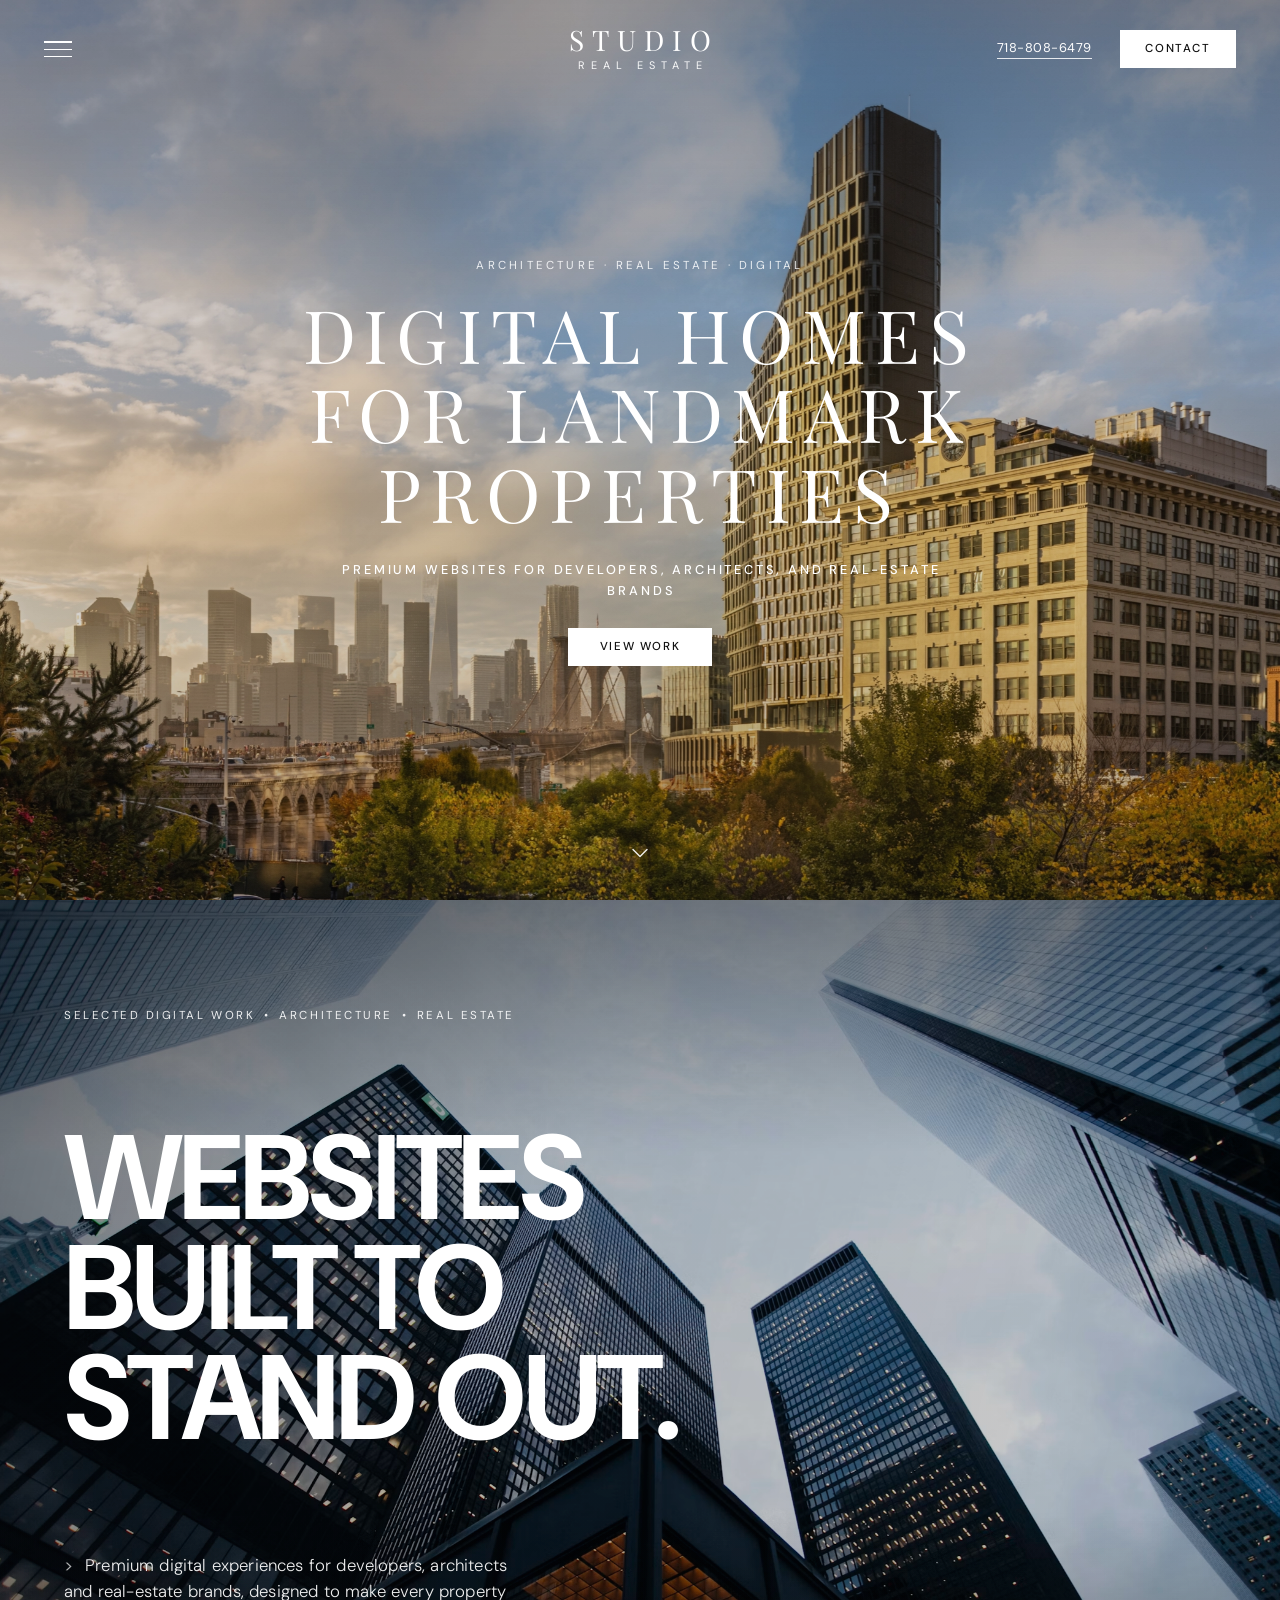
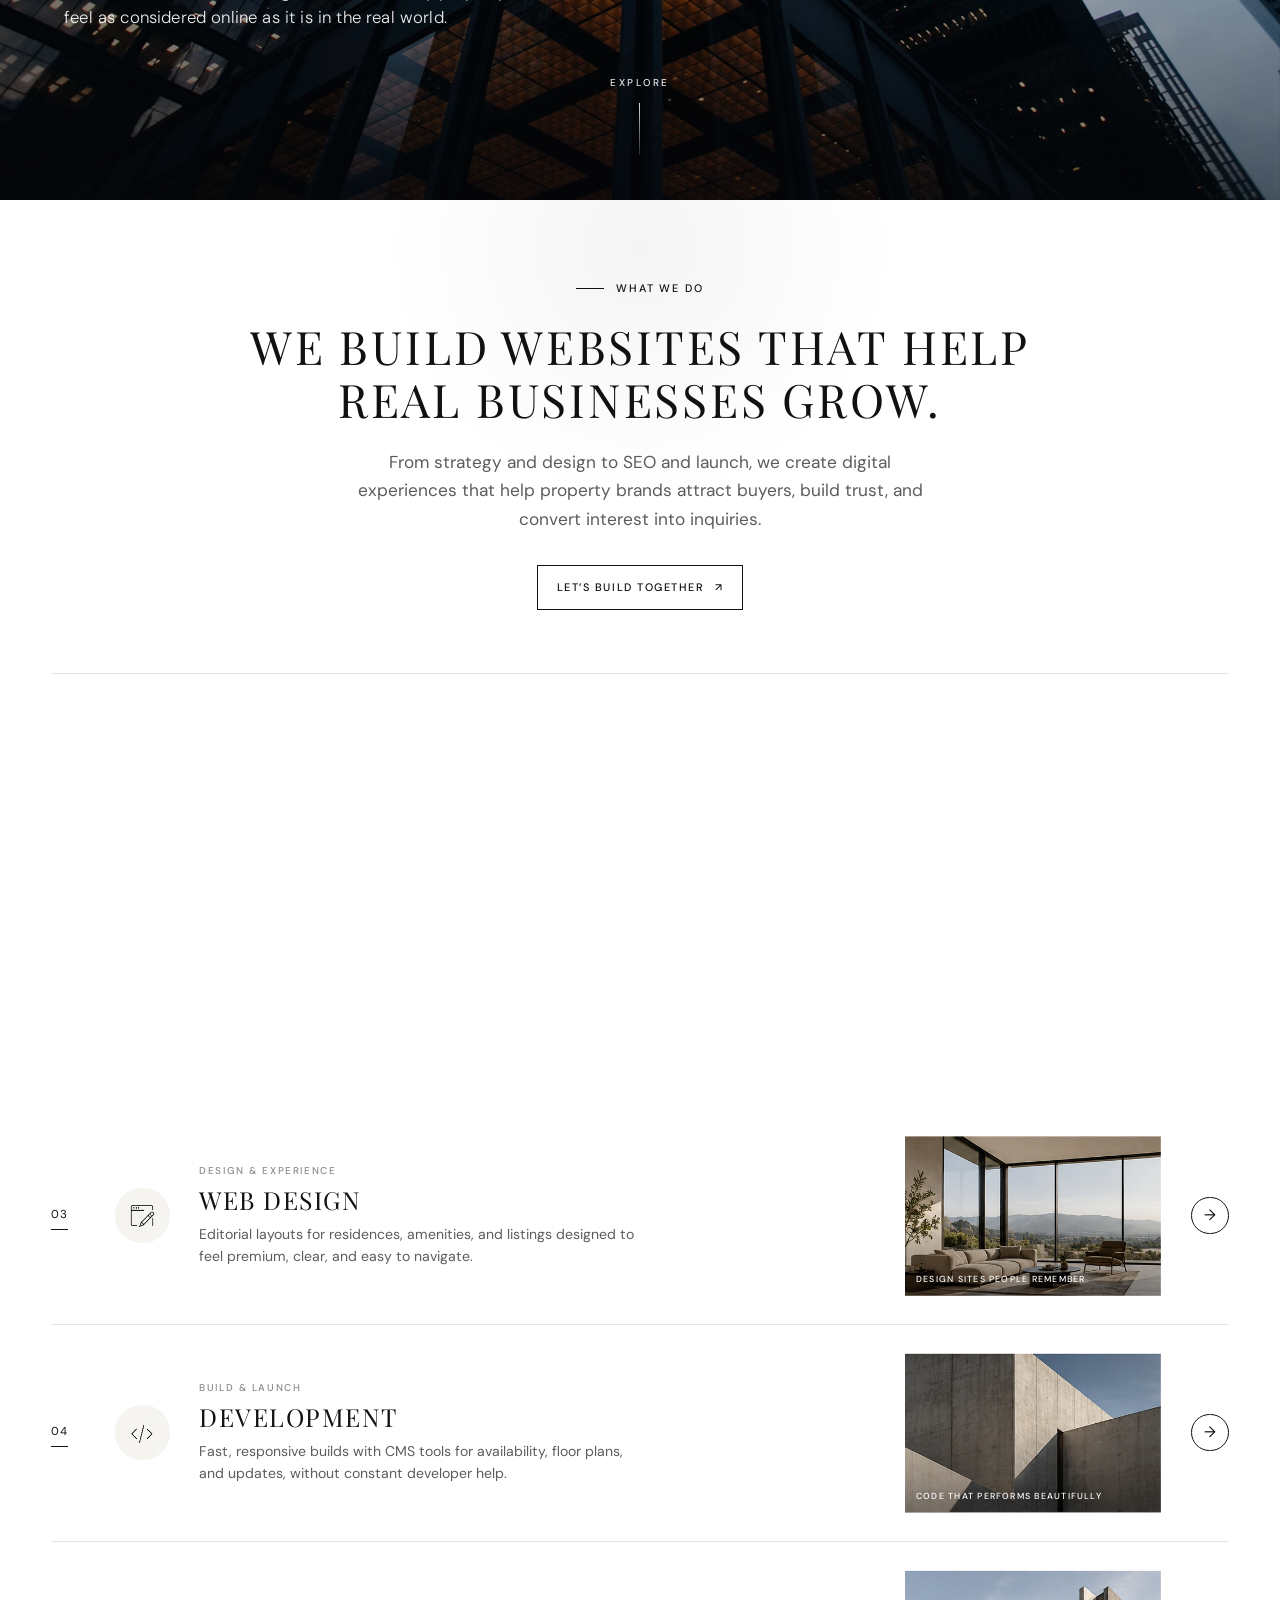
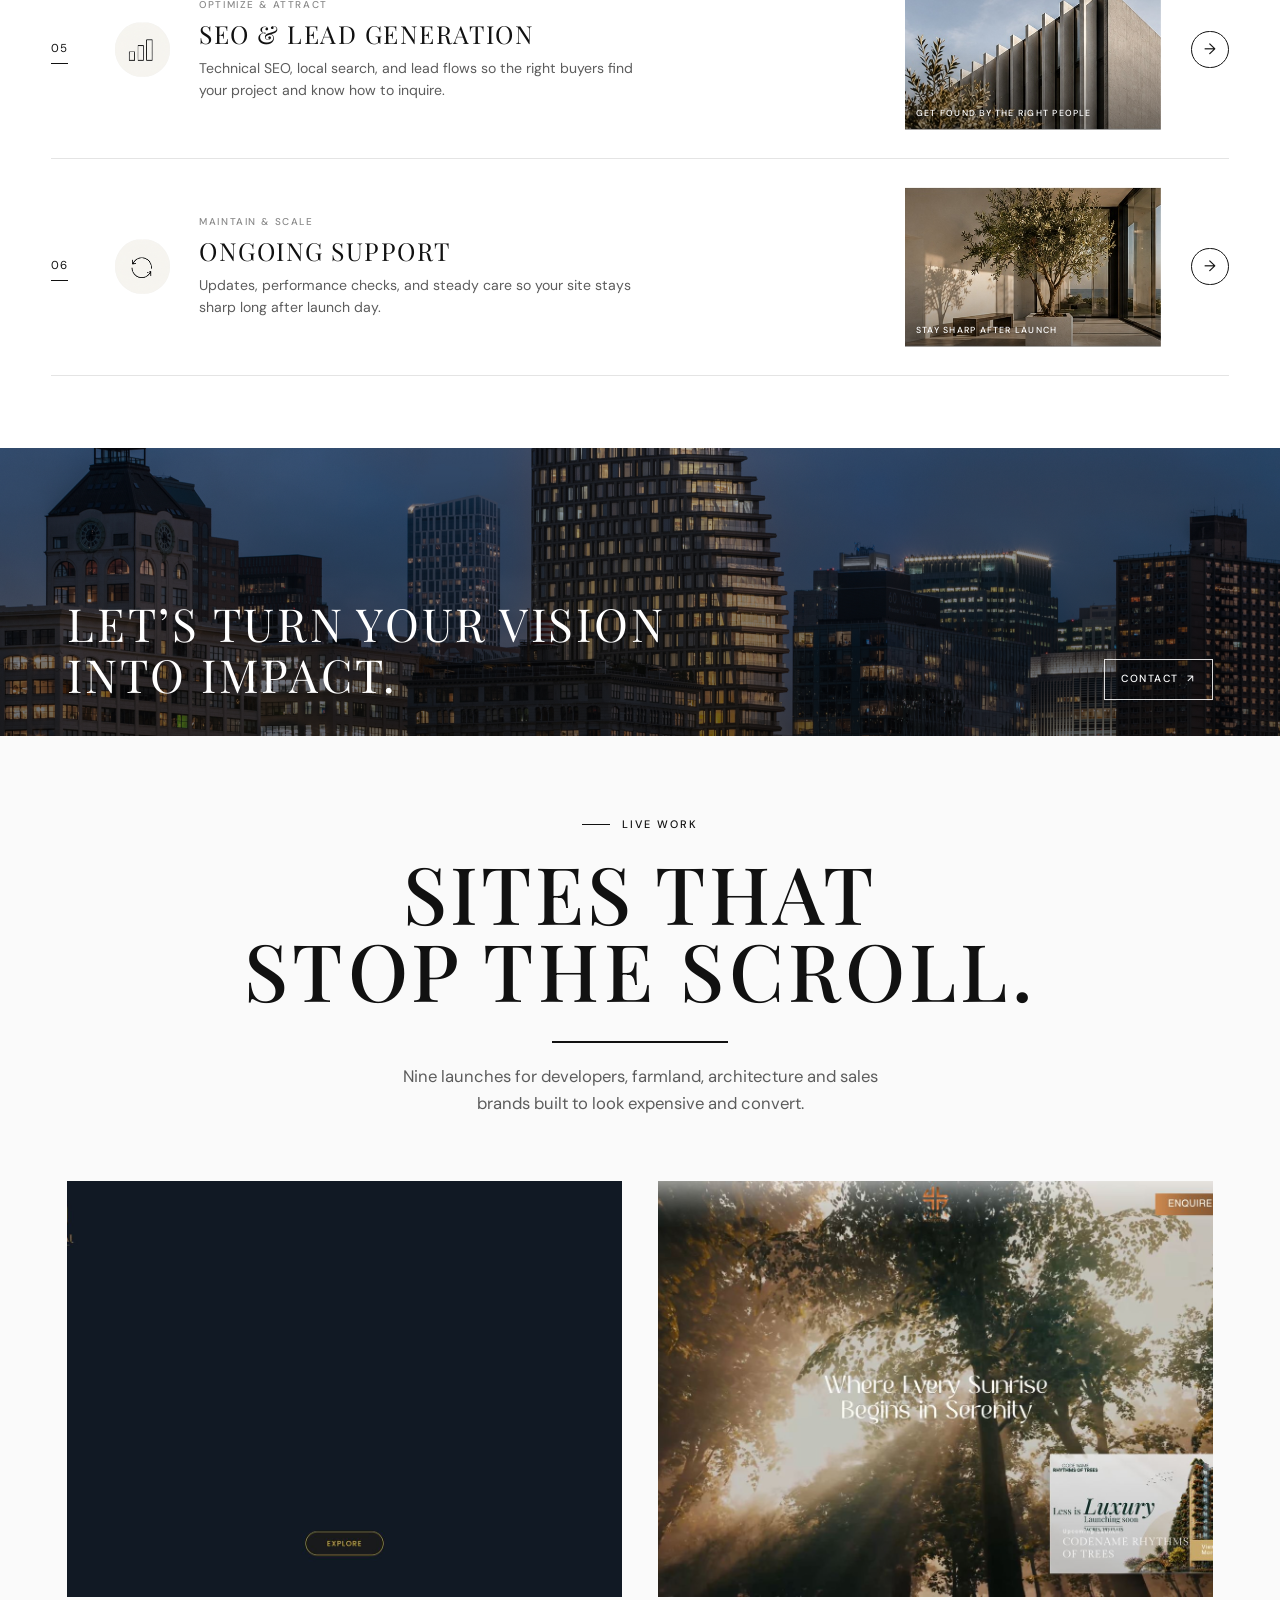
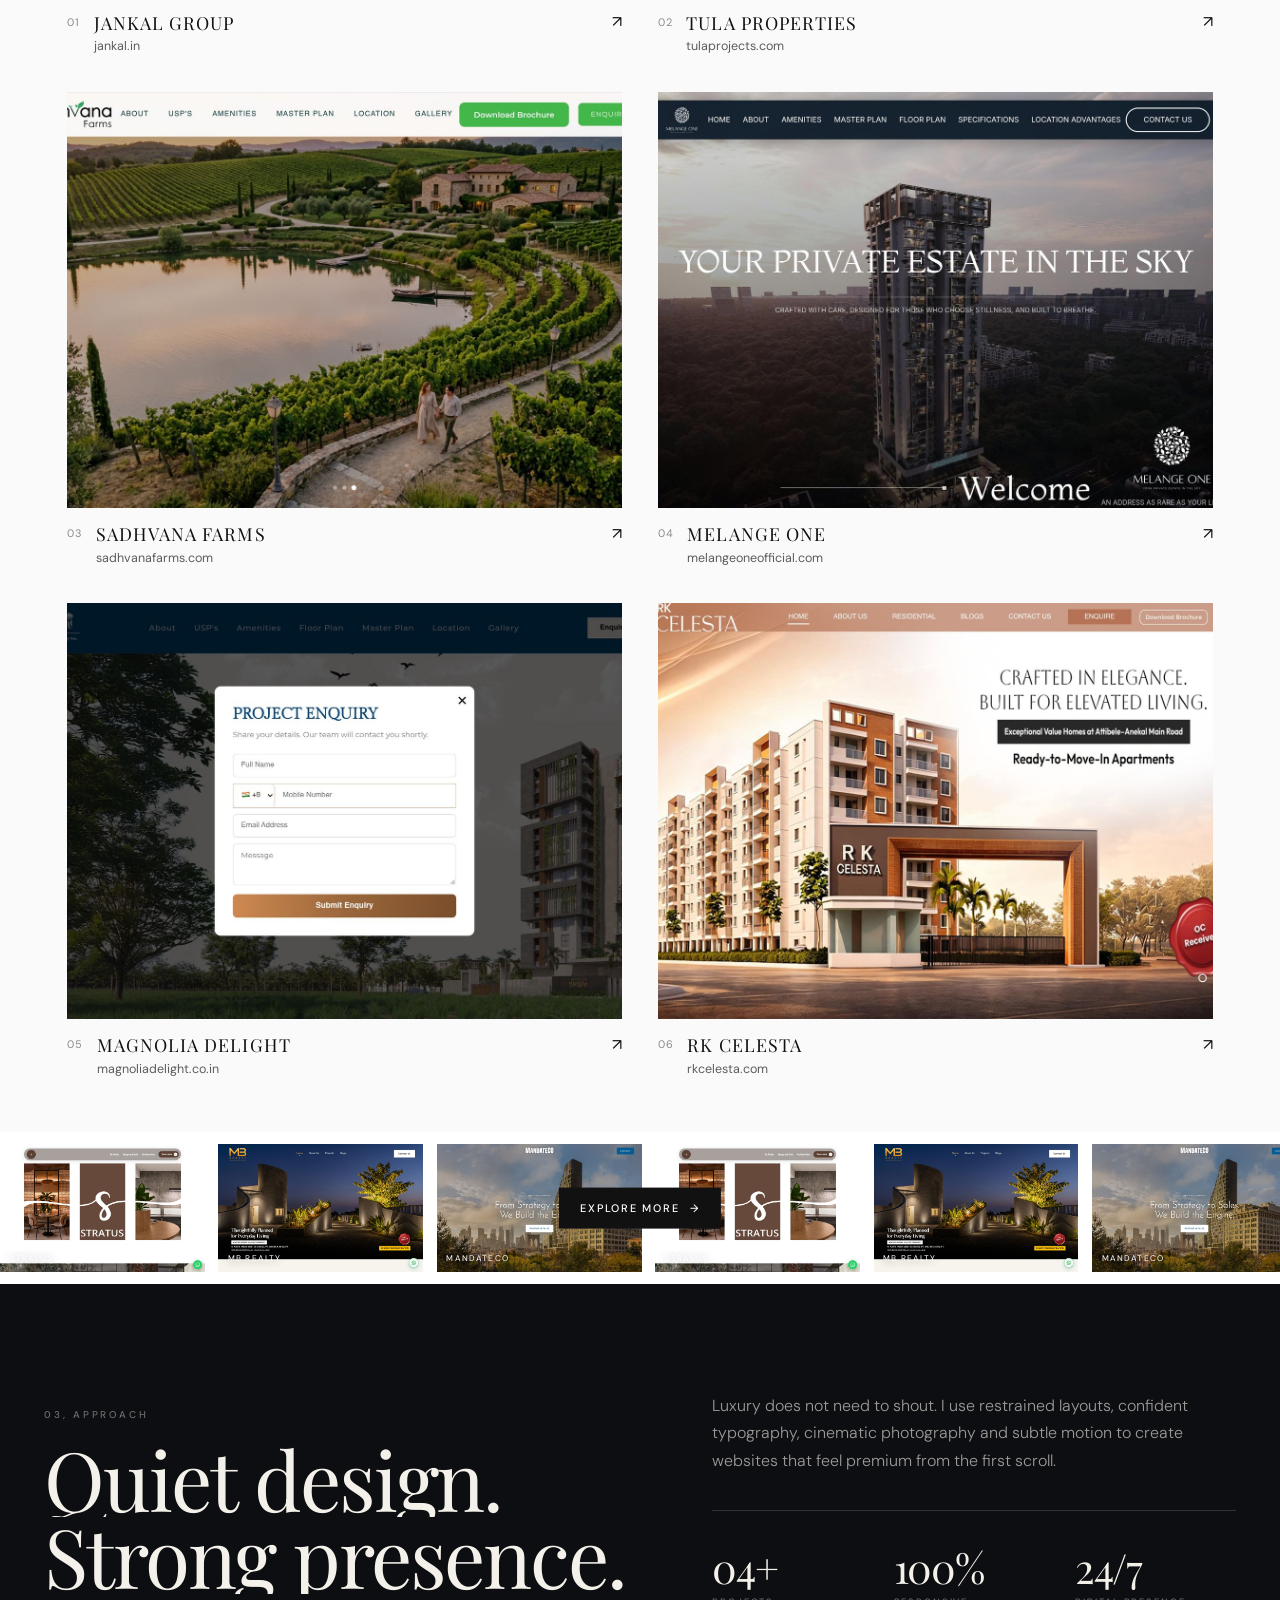
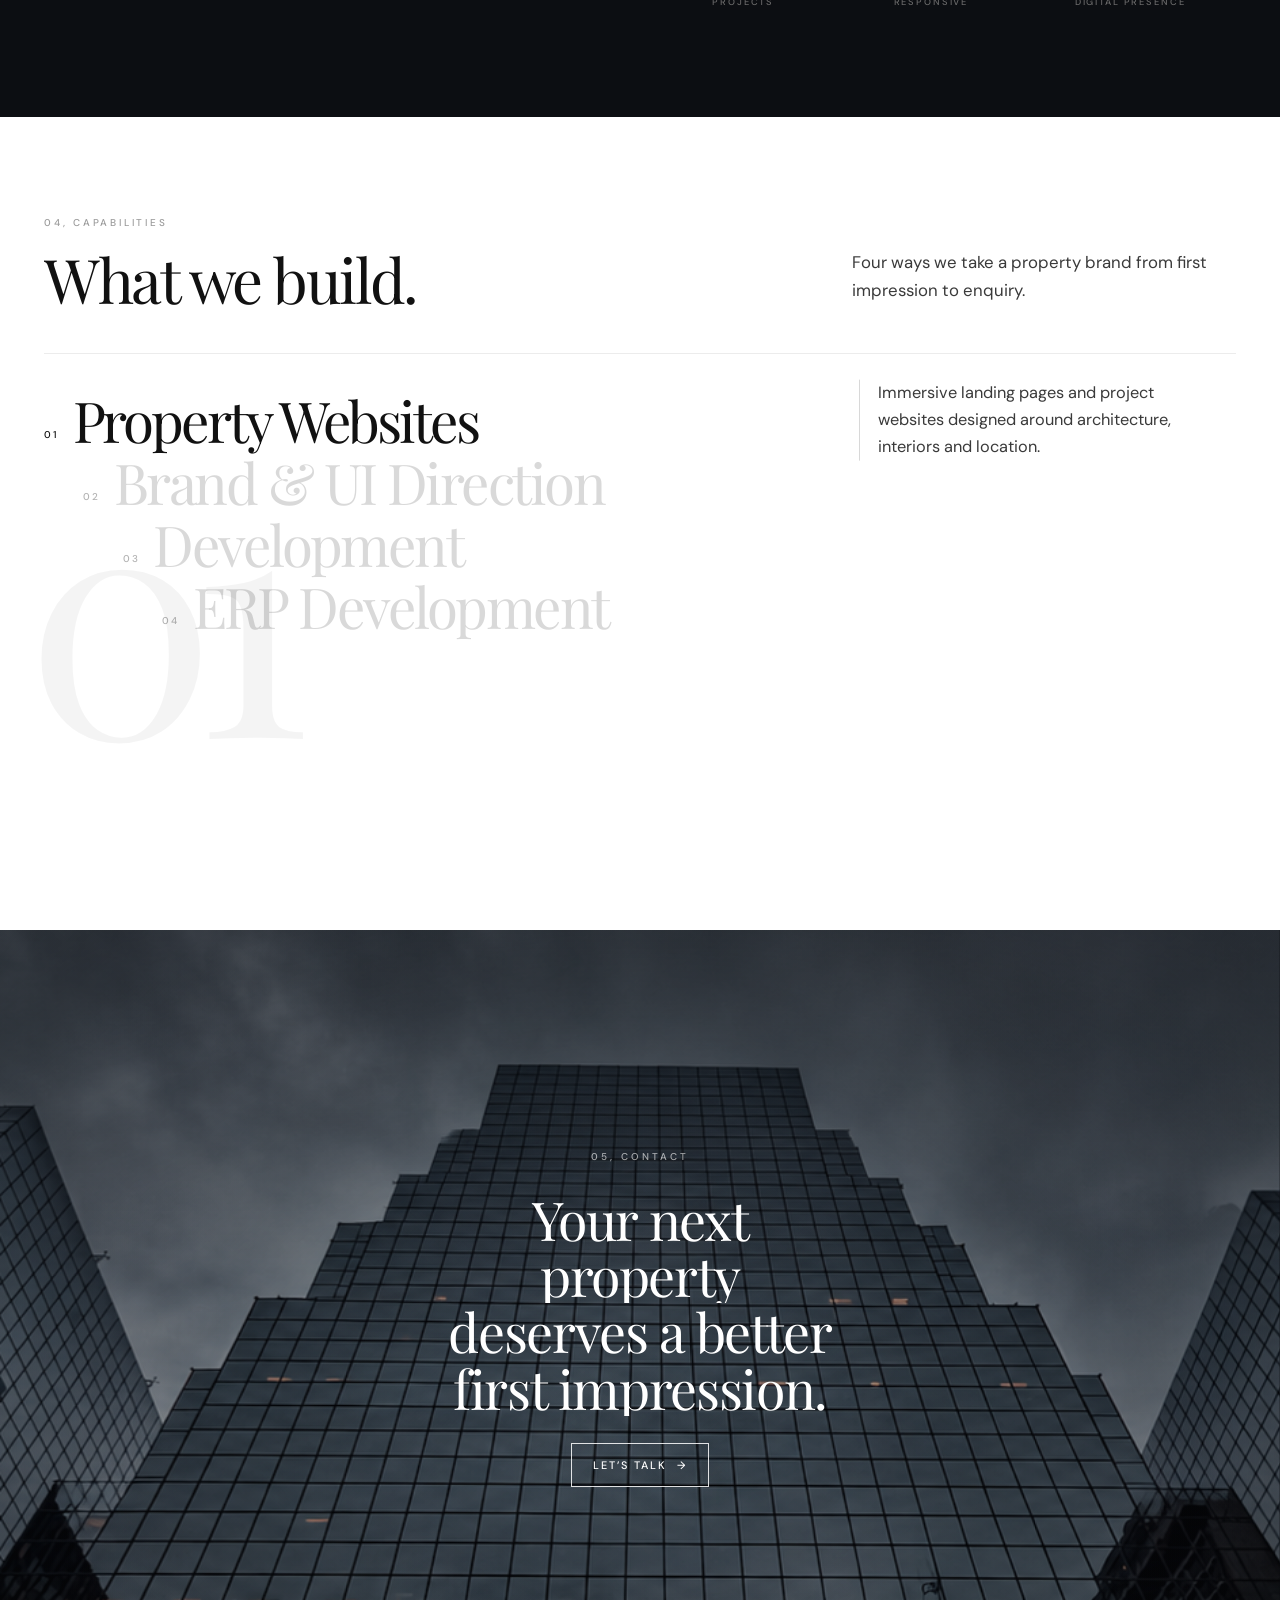
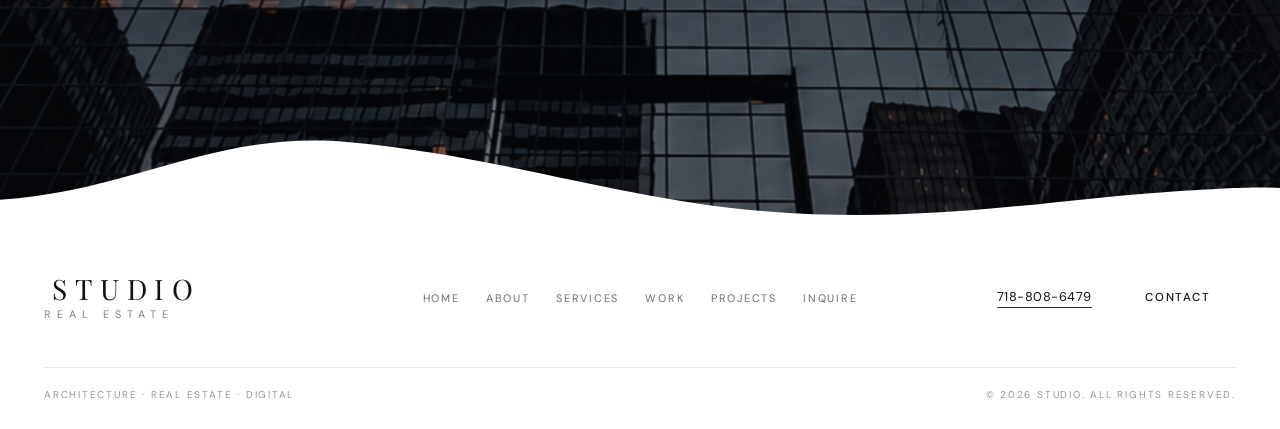
==== commit 607aede3: "s" ====
--- a/index.html
+++ b/index.html
@@ -4,6 +4,9 @@
     <meta charset="UTF-8" />
     <meta name="viewport" content="width=device-width, initial-scale=1.0" />
     <title>Studio | Real Estate & Architecture Websites</title>
+    <link rel="preconnect" href="https://fonts.googleapis.com" />
+    <link rel="preconnect" href="https://fonts.gstatic.com" crossorigin />
+    <link href="https://fonts.googleapis.com/css2?family=DM+Sans:wght@400;500;600&family=Playfair+Display:ital,wght@0,400;0,500;1,400&display=swap" rel="stylesheet" />
     <link rel="stylesheet" href="css/style.css" />
   </head>
   <body>
@@ -27,7 +30,7 @@
 
       <div class="header-actions">
         <a class="header-phone" href="tel:7188086479">718-808-6479</a>
-        <a class="btn-inquire" href="#inquire">Inquire</a>
+        <a class="btn-inquire" href="start-project.html">Contact</a>
       </div>
     </header>
 
@@ -37,8 +40,9 @@
           <li><a href="#hero">Home</a></li>
           <li><a href="#statement">Work</a></li>
           <li><a href="service.html">Services</a></li>
-          <li><a href="#start">Start a Project</a></li>
-          <li><a href="#projects">Projects</a></li>
+          <li><a href="project.html">Projects</a></li>
+          <li><a href="about.html">About</a></li>
+          <li><a href="start-project.html">Contact</a></li>
         </ul>
       </div>
     </nav>
@@ -311,8 +315,8 @@
             <span>Let’s turn your vision</span>
             <span>into impact.</span>
           </h2>
-          <a class="vision__cta" href="mailto:hello@studio.com">
-            Start a project
+          <a class="vision__cta" href="start-project.html">
+            Contact
             <span aria-hidden="true">↗</span>
           </a>
         </div>
@@ -463,7 +467,7 @@
             </div>
           </div>
 
-          <a class="projects__more" href="work.html">
+          <a class="projects__more" href="project.html">
             Explore more
             <span aria-hidden="true">→</span>
           </a>
@@ -582,14 +586,14 @@
         </div>
 
         <div class="start__content">
-          <p class="start__eyebrow">05, Start a project</p>
+          <p class="start__eyebrow">05, Contact</p>
           <h2 class="start__title" data-start-title aria-live="polite">
             <span class="start__line"><span>Your next</span></span>
             <span class="start__line"><span>property</span></span>
             <span class="start__line"><span>deserves a better</span></span>
             <span class="start__line"><span>first impression.</span></span>
           </h2>
-          <a class="start__cta" href="mailto:hello@studio.com">
+          <a class="start__cta" href="start-project.html">
             Let’s talk
             <span aria-hidden="true">→</span>
           </a>
@@ -617,17 +621,18 @@
             <span class="brand__place">Real Estate</span>
           </a>
 
-          <nav class="site-footer__nav" aria-label="Footer">
+                    <nav class="site-footer__nav" aria-label="Footer">
             <a href="#hero">Home</a>
+            <a href="about.html">About</a>
+            <a href="service.html">Services</a>
             <a href="#statement">Work</a>
-            <a href="service.html">Services</a>
-            <a href="#projects">Projects</a>
-            <a href="#inquire">Inquire</a>
+            <a href="project.html">Projects</a>
+            <a href="start-project.html">Inquire</a>
           </nav>
 
           <div class="site-footer__actions">
             <a class="site-footer__phone" href="tel:7188086479">718-808-6479</a>
-            <a class="btn-inquire site-footer__btn" href="#start">Start a project</a>
+            <a class="btn-inquire site-footer__btn" href="start-project.html">Contact</a>
           </div>
         </div>
 
--- a/css/style.css
+++ b/css/style.css
@@ -1,47 +1,6 @@
 /* ============================================
-   Olympia Dumbo — Base & Fonts
+   Studio — Base & Fonts
    ============================================ */
-
-@font-face {
-  font-family: "Josefin Sans";
-  src: url("../Josefin_Sans/JosefinSans-VariableFont_wght.ttf")
-    format("truetype-variations");
-  font-weight: 100 700;
-  font-style: normal;
-  font-display: swap;
-}
-
-@font-face {
-  font-family: "Satoshi";
-  src: url("../Josefin_Sans/Satoshi-Light.otf") format("opentype");
-  font-weight: 300;
-  font-style: normal;
-  font-display: swap;
-}
-
-@font-face {
-  font-family: "Satoshi";
-  src: url("../Josefin_Sans/Satoshi-Regular.otf") format("opentype");
-  font-weight: 400;
-  font-style: normal;
-  font-display: swap;
-}
-
-@font-face {
-  font-family: "Satoshi";
-  src: url("../Josefin_Sans/Satoshi-Medium.otf") format("opentype");
-  font-weight: 500;
-  font-style: normal;
-  font-display: swap;
-}
-
-@font-face {
-  font-family: "Satoshi";
-  src: url("../Josefin_Sans/Satoshi-Bold.otf") format("opentype");
-  font-weight: 700;
-  font-style: normal;
-  font-display: swap;
-}
 
 :root {
   --color-white: #ffffff;
@@ -65,7 +24,7 @@
 }
 
 body {
-  font-family: "Satoshi", "Josefin Sans", sans-serif;
+  font-family: "DM Sans", Arial, sans-serif;
   color: var(--color-white);
   background: var(--color-ink);
   line-height: 1.4;
@@ -156,7 +115,7 @@
 }
 
 .brand__name {
-  font-family: "Josefin Sans", sans-serif;
+  font-family: "Playfair Display", Georgia, serif;
   font-weight: 200;
   font-size: clamp(1.35rem, 2.2vw, 1.85rem);
   letter-spacing: 0.28em;
@@ -166,7 +125,7 @@
 }
 
 .brand__place {
-  font-family: "Satoshi", sans-serif;
+  font-family: "DM Sans", sans-serif;
   font-weight: 400;
   font-size: clamp(0.55rem, 0.85vw, 0.68rem);
   letter-spacing: 0.55em;
@@ -185,7 +144,7 @@
 }
 
 .header-phone {
-  font-family: "Satoshi", sans-serif;
+  font-family: "DM Sans", sans-serif;
   font-weight: 400;
   font-size: clamp(0.7rem, 1vw, 0.82rem);
   letter-spacing: 0.04em;
@@ -206,7 +165,7 @@
   padding: 0.7rem 1.35rem;
   background: var(--color-white);
   color: var(--color-black);
-  font-family: "Satoshi", sans-serif;
+  font-family: "DM Sans", sans-serif;
   font-weight: 500;
   font-size: 0.72rem;
   letter-spacing: 0.14em;
@@ -249,7 +208,7 @@
   align-items: center;
   justify-content: center;
   min-height: 100%;
-  padding: 6rem var(--header-pad-x) 3rem;
+  padding: 5rem var(--header-pad-x) 3rem;
 }
 
 .site-menu__links {
@@ -258,12 +217,13 @@
 
 .site-menu__links a {
   display: inline-block;
-  font-family: "Josefin Sans", sans-serif;
-  font-weight: 200;
-  font-size: clamp(1.75rem, 5vw, 3.25rem);
-  letter-spacing: 0.18em;
-  text-transform: uppercase;
-  padding: 0.45em 0;
+  font-family: "Playfair Display", Georgia, serif;
+  font-weight: 400;
+  font-size: clamp(1.5rem, 3.5vw, 2.25rem);
+  letter-spacing: 0.16em;
+  text-transform: uppercase;
+  padding: 0.4em 0;
+  line-height: 1.15;
   transition: opacity 0.25s ease;
 }
 
@@ -280,6 +240,7 @@
 .site-menu.is-open .site-menu__links li:nth-child(3) { animation-delay: 0.2s; }
 .site-menu.is-open .site-menu__links li:nth-child(4) { animation-delay: 0.26s; }
 .site-menu.is-open .site-menu__links li:nth-child(5) { animation-delay: 0.32s; }
+.site-menu.is-open .site-menu__links li:nth-child(6) { animation-delay: 0.38s; }
 
 @keyframes menuLinkIn {
   from {
@@ -378,7 +339,7 @@
 }
 
 .hero__eyebrow {
-  font-family: "Satoshi", sans-serif;
+  font-family: "DM Sans", sans-serif;
   font-weight: 400;
   font-size: clamp(0.58rem, 1vw, 0.72rem);
   letter-spacing: 0.28em;
@@ -388,7 +349,7 @@
 }
 
 .hero__title {
-  font-family: "Josefin Sans", sans-serif;
+  font-family: "Playfair Display", Georgia, serif;
   font-weight: 400;
   font-size: clamp(2rem, 6vw, 4.6rem);
   line-height: 1.08;
@@ -402,7 +363,7 @@
 }
 
 .hero__subtitle {
-  font-family: "Satoshi", sans-serif;
+  font-family: "DM Sans", sans-serif;
   font-weight: 500;
   font-size: clamp(0.62rem, 1.15vw, 0.8rem);
   letter-spacing: 0.22em;
@@ -421,7 +382,7 @@
   min-width: 9rem;
 }
 
-/* Hero entrance — triggered by .is-ready on body */
+/* Hero entrance â€” triggered by .is-ready on body */
 [data-hero-animate] {
   opacity: 0;
   transform: translateY(28px);
@@ -581,7 +542,7 @@
   flex-wrap: wrap;
   align-items: center;
   gap: 0.55rem;
-  font-family: "Satoshi", sans-serif;
+  font-family: "DM Sans", sans-serif;
   font-weight: 400;
   font-size: clamp(0.58rem, 1vw, 0.72rem);
   letter-spacing: 0.22em;
@@ -602,7 +563,7 @@
   max-width: 12ch;
   margin-top: clamp(1.5rem, 4vh, 3rem);
   margin-bottom: clamp(1.5rem, 4vh, 3rem);
-  font-family: "Satoshi", sans-serif;
+  font-family: "DM Sans", sans-serif;
   font-weight: 700;
   font-size: clamp(3.1rem, 9.5vw, 7.5rem);
   line-height: 0.92;
@@ -638,7 +599,7 @@
 
 .statement__copy {
   max-width: 28rem;
-  font-family: "Satoshi", sans-serif;
+  font-family: "DM Sans", sans-serif;
   font-weight: 300;
   font-size: clamp(0.88rem, 1.35vw, 1.05rem);
   line-height: 1.55;
@@ -668,7 +629,7 @@
   align-items: center;
   gap: 0.85rem;
   margin-top: clamp(2rem, 5vh, 3.5rem);
-  font-family: "Satoshi", sans-serif;
+  font-family: "DM Sans", sans-serif;
   font-weight: 500;
   font-size: 0.62rem;
   letter-spacing: 0.28em;
@@ -777,7 +738,7 @@
   align-items: center;
   justify-content: center;
   gap: 0.75rem;
-  font-family: "Satoshi", sans-serif;
+  font-family: "DM Sans", sans-serif;
   font-weight: 500;
   font-size: 0.68rem;
   letter-spacing: 0.18em;
@@ -808,7 +769,7 @@
 }
 
 .services__title {
-  font-family: "Josefin Sans", sans-serif;
+  font-family: "Playfair Display", Georgia, serif;
   font-weight: 400;
   font-size: clamp(1.55rem, 3.6vw, 3.1rem);
   line-height: 1.15;
@@ -840,7 +801,7 @@
 }
 
 .services__lead {
-  font-family: "Satoshi", sans-serif;
+  font-family: "DM Sans", sans-serif;
   font-weight: 400;
   font-size: clamp(0.98rem, 1.35vw, 1.08rem);
   line-height: 1.65;
@@ -863,7 +824,7 @@
   gap: 0.65rem;
   padding: 0.85rem 1.15rem;
   border: 1px solid var(--services-ink);
-  font-family: "Satoshi", sans-serif;
+  font-family: "DM Sans", sans-serif;
   font-weight: 500;
   font-size: 0.68rem;
   letter-spacing: 0.14em;
@@ -957,7 +918,7 @@
 
 .services__num span {
   display: inline-block;
-  font-family: "Satoshi", sans-serif;
+  font-family: "DM Sans", sans-serif;
   font-weight: 400;
   font-size: 0.72rem;
   letter-spacing: 0.06em;
@@ -998,7 +959,7 @@
 }
 
 .services__tag {
-  font-family: "Satoshi", sans-serif;
+  font-family: "DM Sans", sans-serif;
   font-weight: 500;
   font-size: 0.62rem;
   letter-spacing: 0.16em;
@@ -1008,7 +969,7 @@
 }
 
 .services__info h3 {
-  font-family: "Josefin Sans", sans-serif;
+  font-family: "Playfair Display", Georgia, serif;
   font-weight: 300;
   font-size: clamp(1.2rem, 2.1vw, 1.55rem);
   letter-spacing: 0.06em;
@@ -1025,7 +986,7 @@
 }
 
 .services__info p:not(.services__tag) {
-  font-family: "Satoshi", sans-serif;
+  font-family: "DM Sans", sans-serif;
   font-weight: 400;
   font-size: clamp(0.88rem, 1.1vw, 0.98rem);
   line-height: 1.6;
@@ -1082,7 +1043,7 @@
   left: 0.7rem;
   bottom: 0.65rem;
   right: 0.7rem;
-  font-family: "Satoshi", sans-serif;
+  font-family: "DM Sans", sans-serif;
   font-weight: 500;
   font-size: 0.55rem;
   letter-spacing: 0.14em;
@@ -1183,7 +1144,7 @@
   align-items: center;
   justify-content: center;
   gap: 0.75rem;
-  font-family: "Satoshi", sans-serif;
+  font-family: "DM Sans", sans-serif;
   font-weight: 500;
   font-size: 0.68rem;
   letter-spacing: 0.18em;
@@ -1214,7 +1175,7 @@
 }
 
 .projects__title {
-  font-family: "Josefin Sans", sans-serif;
+  font-family: "Playfair Display", Georgia, serif;
   font-weight: 500;
   font-size: clamp(2.35rem, 6.2vw, 5rem);
   line-height: 0.98;
@@ -1310,7 +1271,7 @@
 }
 
 .projects__lead {
-  font-family: "Satoshi", sans-serif;
+  font-family: "DM Sans", sans-serif;
   font-weight: 400;
   font-size: clamp(0.95rem, 1.3vw, 1.05rem);
   line-height: 1.65;
@@ -1341,7 +1302,7 @@
   padding: 0.8rem 1.35rem;
   background: var(--projects-ink);
   color: #ffffff;
-  font-family: "Satoshi", sans-serif;
+  font-family: "DM Sans", sans-serif;
   font-weight: 500;
   font-size: 0.68rem;
   letter-spacing: 0.16em;
@@ -1429,7 +1390,7 @@
   position: absolute;
   left: 0.6rem;
   bottom: 0.45rem;
-  font-family: "Satoshi", sans-serif;
+  font-family: "DM Sans", sans-serif;
   font-size: 0.52rem;
   letter-spacing: 0.14em;
   text-transform: uppercase;
@@ -1490,7 +1451,7 @@
   display: flex;
   align-items: center;
   justify-content: center;
-  font-family: "Satoshi", sans-serif;
+  font-family: "DM Sans", sans-serif;
   font-size: 0.68rem;
   letter-spacing: 0.2em;
   text-transform: uppercase;
@@ -1510,7 +1471,7 @@
 }
 
 .projects__index {
-  font-family: "Satoshi", sans-serif;
+  font-family: "DM Sans", sans-serif;
   font-size: 0.68rem;
   letter-spacing: 0.08em;
   color: #8a8a8a;
@@ -1518,7 +1479,7 @@
 }
 
 .projects__copy h3 {
-  font-family: "Josefin Sans", sans-serif;
+  font-family: "Playfair Display", Georgia, serif;
   font-weight: 300;
   font-size: clamp(0.95rem, 1.4vw, 1.15rem);
   letter-spacing: 0.06em;
@@ -1529,7 +1490,7 @@
 }
 
 .projects__copy p {
-  font-family: "Satoshi", sans-serif;
+  font-family: "DM Sans", sans-serif;
   font-size: 0.78rem;
   color: var(--projects-muted);
   word-break: break-all;
@@ -1615,7 +1576,7 @@
 }
 
 .vision__title {
-  font-family: "Josefin Sans", sans-serif;
+  font-family: "Playfair Display", Georgia, serif;
   font-weight: 200;
   font-size: clamp(1.65rem, 3.8vw, 2.85rem);
   line-height: 1.12;
@@ -1642,7 +1603,7 @@
   flex-shrink: 0;
   padding: 0.75rem 1rem;
   border: 1px solid rgba(255, 255, 255, 0.85);
-  font-family: "Satoshi", sans-serif;
+  font-family: "DM Sans", sans-serif;
   font-weight: 500;
   font-size: 0.65rem;
   letter-spacing: 0.14em;
@@ -1687,7 +1648,7 @@
 }
 
 .approach__eyebrow {
-  font-family: "Satoshi", sans-serif;
+  font-family: "DM Sans", sans-serif;
   font-weight: 500;
   font-size: 0.62rem;
   letter-spacing: 0.28em;
@@ -1705,7 +1666,7 @@
 }
 
 .approach__title {
-  font-family: "Josefin Sans", sans-serif;
+  font-family: "Playfair Display", Georgia, serif;
   font-weight: 300;
   font-size: clamp(2.85rem, 6.4vw, 5.4rem);
   line-height: 0.94;
@@ -1764,7 +1725,7 @@
 }
 
 .approach__copy {
-  font-family: "Satoshi", sans-serif;
+  font-family: "DM Sans", sans-serif;
   font-weight: 300;
   font-size: clamp(0.95rem, 1.25vw, 1.08rem);
   line-height: 1.7;
@@ -1834,7 +1795,7 @@
 
 .approach__value {
   display: block;
-  font-family: "Josefin Sans", sans-serif;
+  font-family: "Playfair Display", Georgia, serif;
   font-weight: 300;
   font-size: clamp(1.85rem, 3.2vw, 2.65rem);
   line-height: 1;
@@ -1845,7 +1806,7 @@
 
 .approach__label {
   display: block;
-  font-family: "Satoshi", sans-serif;
+  font-family: "DM Sans", sans-serif;
   font-weight: 500;
   font-size: 0.58rem;
   letter-spacing: 0.2em;
@@ -2029,7 +1990,7 @@
 }
 
 .build__eyebrow {
-  font-family: "Satoshi", sans-serif;
+  font-family: "DM Sans", sans-serif;
   font-weight: 500;
   font-size: 0.62rem;
   letter-spacing: 0.28em;
@@ -2058,7 +2019,7 @@
 
 .build__title {
   min-width: 0;
-  font-family: "Josefin Sans", sans-serif;
+  font-family: "Playfair Display", Georgia, serif;
   font-weight: 300;
   font-size: clamp(2.2rem, 4.8vw, 4.5rem);
   line-height: 0.95;
@@ -2098,7 +2059,7 @@
   max-width: none;
   margin: 0;
   padding: 0 0 0.2rem;
-  font-family: "Satoshi", sans-serif;
+  font-family: "DM Sans", sans-serif;
   font-weight: 400;
   font-size: 1.05rem;
   line-height: 1.7;
@@ -2124,7 +2085,7 @@
   left: -0.06em;
   top: 50%;
   margin: 0;
-  font-family: "Josefin Sans", sans-serif;
+  font-family: "Playfair Display", Georgia, serif;
   font-weight: 200;
   font-size: clamp(10rem, 26vw, 20rem);
   line-height: 0.7;
@@ -2202,7 +2163,7 @@
 
 .build__num {
   flex: 0 0 auto;
-  font-family: "Satoshi", sans-serif;
+  font-family: "DM Sans", sans-serif;
   font-weight: 500;
   font-size: 0.62rem;
   letter-spacing: 0.2em;
@@ -2214,7 +2175,7 @@
 
 .build__name {
   min-width: 0;
-  font-family: "Josefin Sans", sans-serif;
+  font-family: "Playfair Display", Georgia, serif;
   font-weight: 300;
   font-size: clamp(1.7rem, 4.4vw, 3.9rem);
   line-height: 0.95;
@@ -2244,7 +2205,7 @@
   margin: 0;
   padding: 0 0 0 1.15rem;
   border-left: 1px solid #d8d8d8;
-  font-family: "Satoshi", sans-serif;
+  font-family: "DM Sans", sans-serif;
   font-weight: 400;
   font-size: 1.02rem;
   line-height: 1.65;
@@ -2280,7 +2241,7 @@
 .start {
   --footer-wave-h: clamp(4.75rem, 11vw, 8.25rem);
   position: relative;
-  min-height: min(100vh, 58rem);
+  min-height: min(115vh, 68rem);
   display: flex;
   align-items: center;
   justify-content: center;
@@ -2288,7 +2249,7 @@
   color: #ffffff;
   background: #0c0e12;
   isolation: isolate;
-  padding-bottom: calc(var(--footer-wave-h) + clamp(2.5rem, 6vh, 4.5rem));
+  padding-bottom: calc(var(--footer-wave-h) + clamp(5rem, 12vh, 8.5rem));
   box-sizing: border-box;
 }
 
@@ -2351,7 +2312,7 @@
   z-index: 1;
   width: 100%;
   max-width: 48rem;
-  padding: clamp(4rem, 9vh, 6rem) var(--header-pad-x) clamp(3.5rem, 8vh, 5.5rem);
+  padding: clamp(4rem, 9vh, 6rem) var(--header-pad-x) clamp(5rem, 11vh, 7.5rem);
   text-align: center;
   display: flex;
   flex-direction: column;
@@ -2359,7 +2320,7 @@
 }
 
 .start__eyebrow {
-  font-family: "Satoshi", sans-serif;
+  font-family: "DM Sans", sans-serif;
   font-weight: 500;
   font-size: 0.62rem;
   letter-spacing: 0.32em;
@@ -2377,7 +2338,7 @@
 }
 
 .start__title {
-  font-family: "Josefin Sans", sans-serif;
+  font-family: "Playfair Display", Georgia, serif;
   font-weight: 300;
   font-size: clamp(1.75rem, 4.6vw, 3.35rem);
   line-height: 1.05;
@@ -2448,7 +2409,7 @@
   gap: 0.6rem;
   padding: 0.85rem 1.35rem;
   border: 1px solid rgba(255, 255, 255, 0.85);
-  font-family: "Satoshi", sans-serif;
+  font-family: "DM Sans", sans-serif;
   font-weight: 500;
   font-size: 0.68rem;
   letter-spacing: 0.18em;
@@ -2551,7 +2512,7 @@
 }
 
 .site-footer__nav a {
-  font-family: "Satoshi", sans-serif;
+  font-family: "DM Sans", sans-serif;
   font-weight: 400;
   font-size: 0.68rem;
   letter-spacing: 0.16em;
@@ -2574,7 +2535,7 @@
 }
 
 .site-footer__phone {
-  font-family: "Satoshi", sans-serif;
+  font-family: "DM Sans", sans-serif;
   font-weight: 400;
   font-size: clamp(0.7rem, 1vw, 0.82rem);
   letter-spacing: 0.04em;
@@ -2612,7 +2573,7 @@
 }
 
 .site-footer__bar p {
-  font-family: "Satoshi", sans-serif;
+  font-family: "DM Sans", sans-serif;
   font-weight: 400;
   font-size: 0.62rem;
   letter-spacing: 0.18em;
